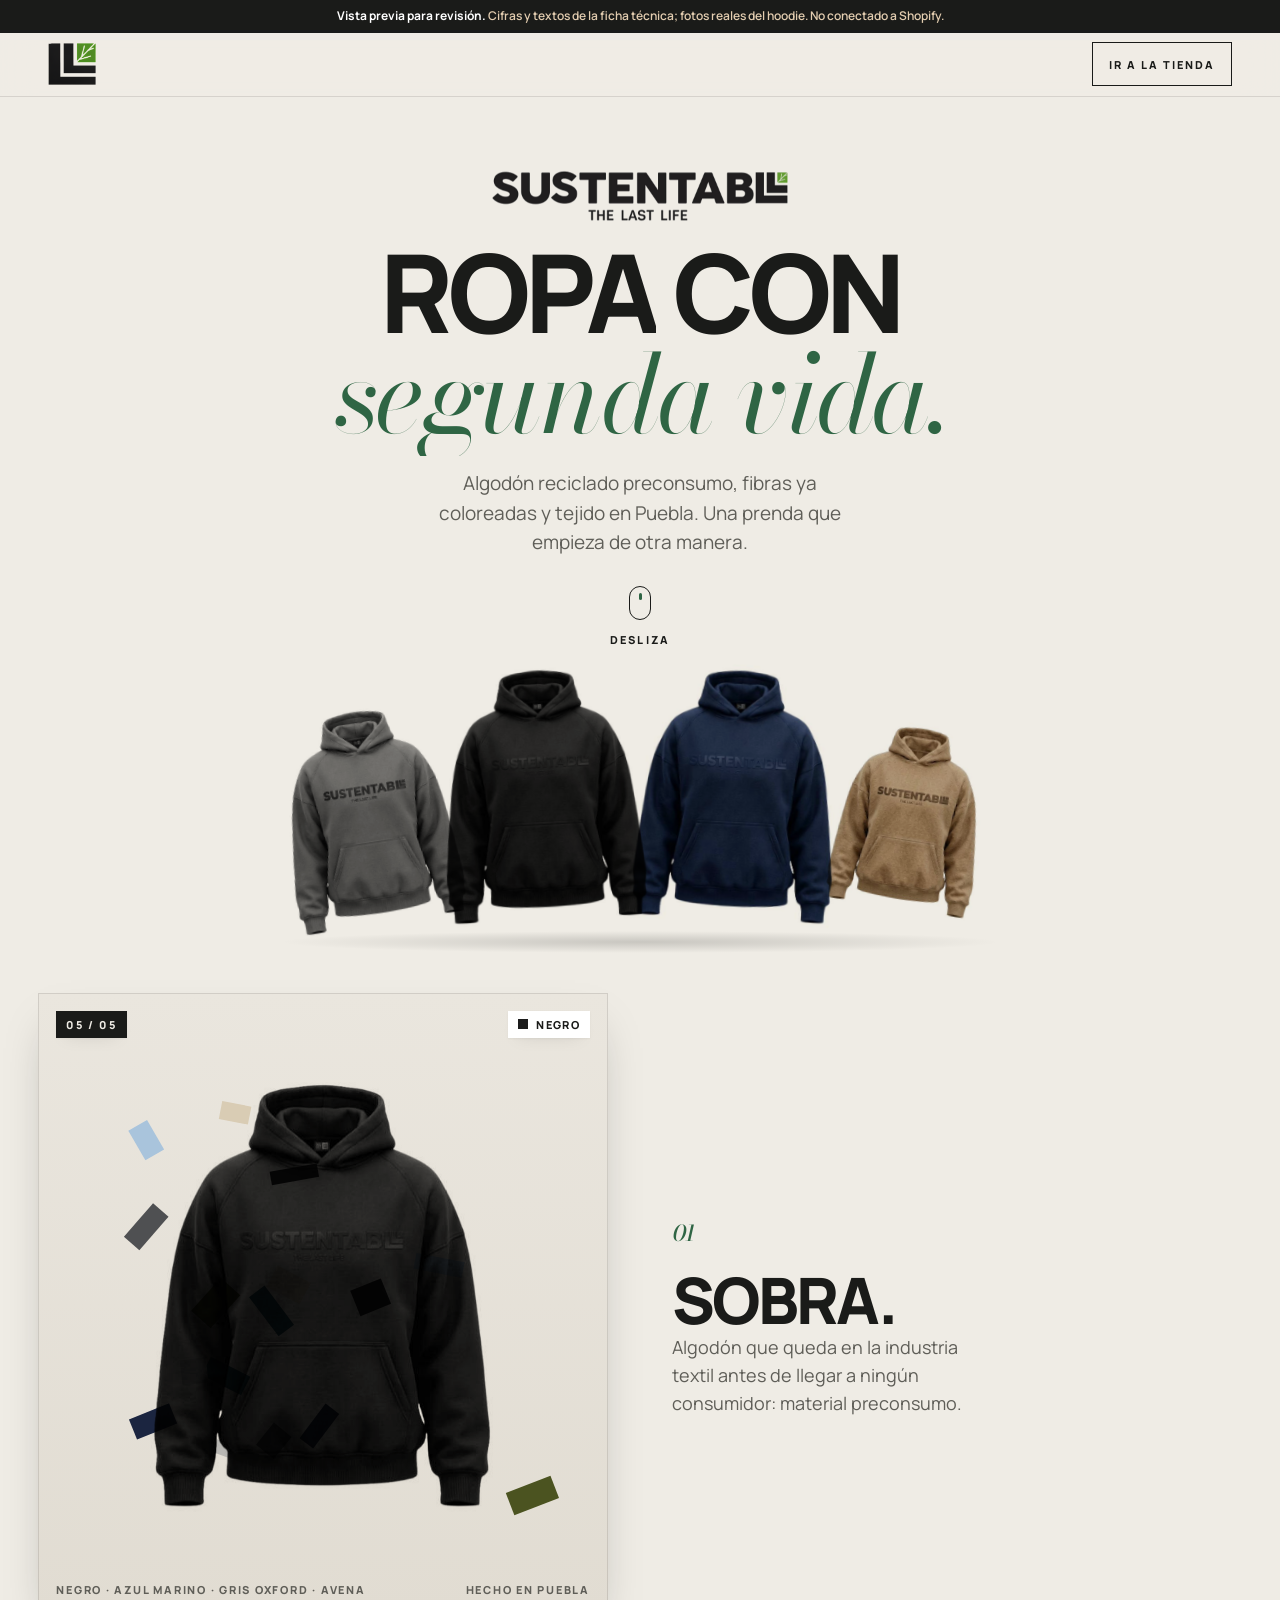
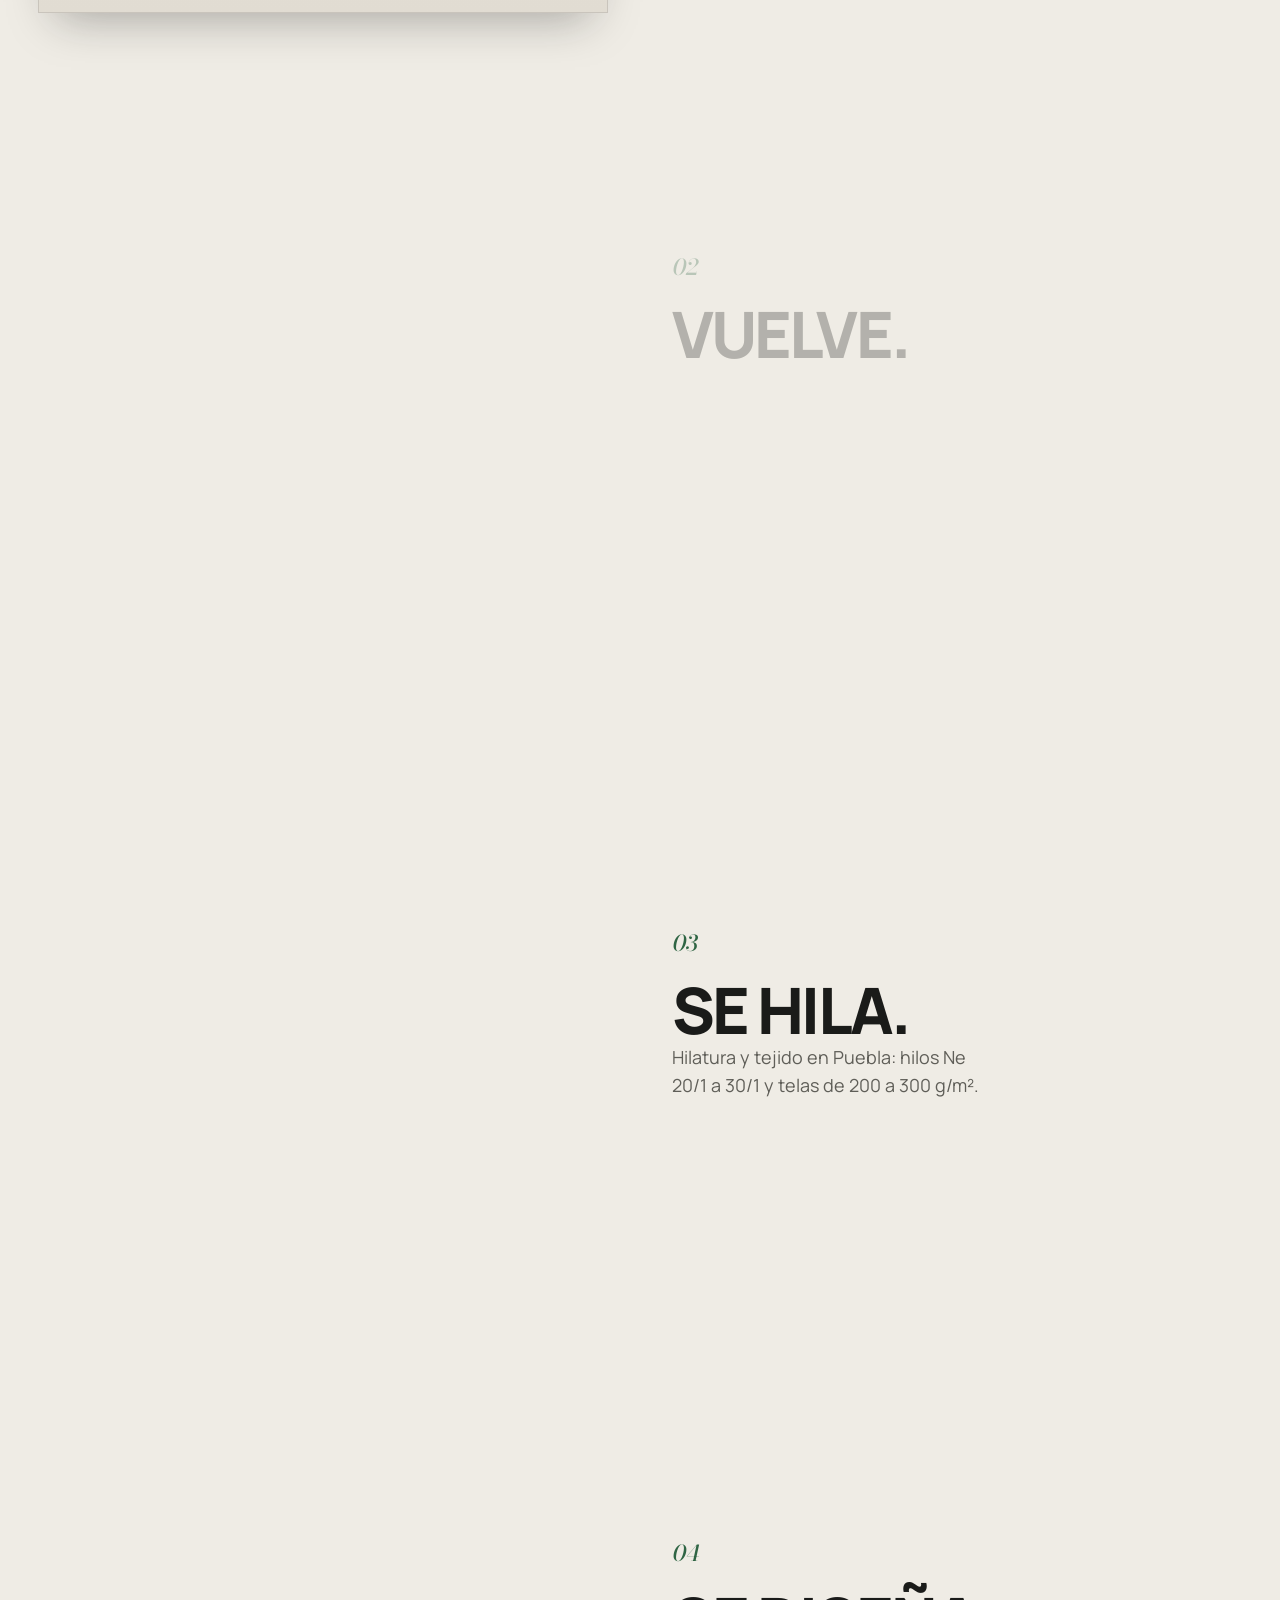
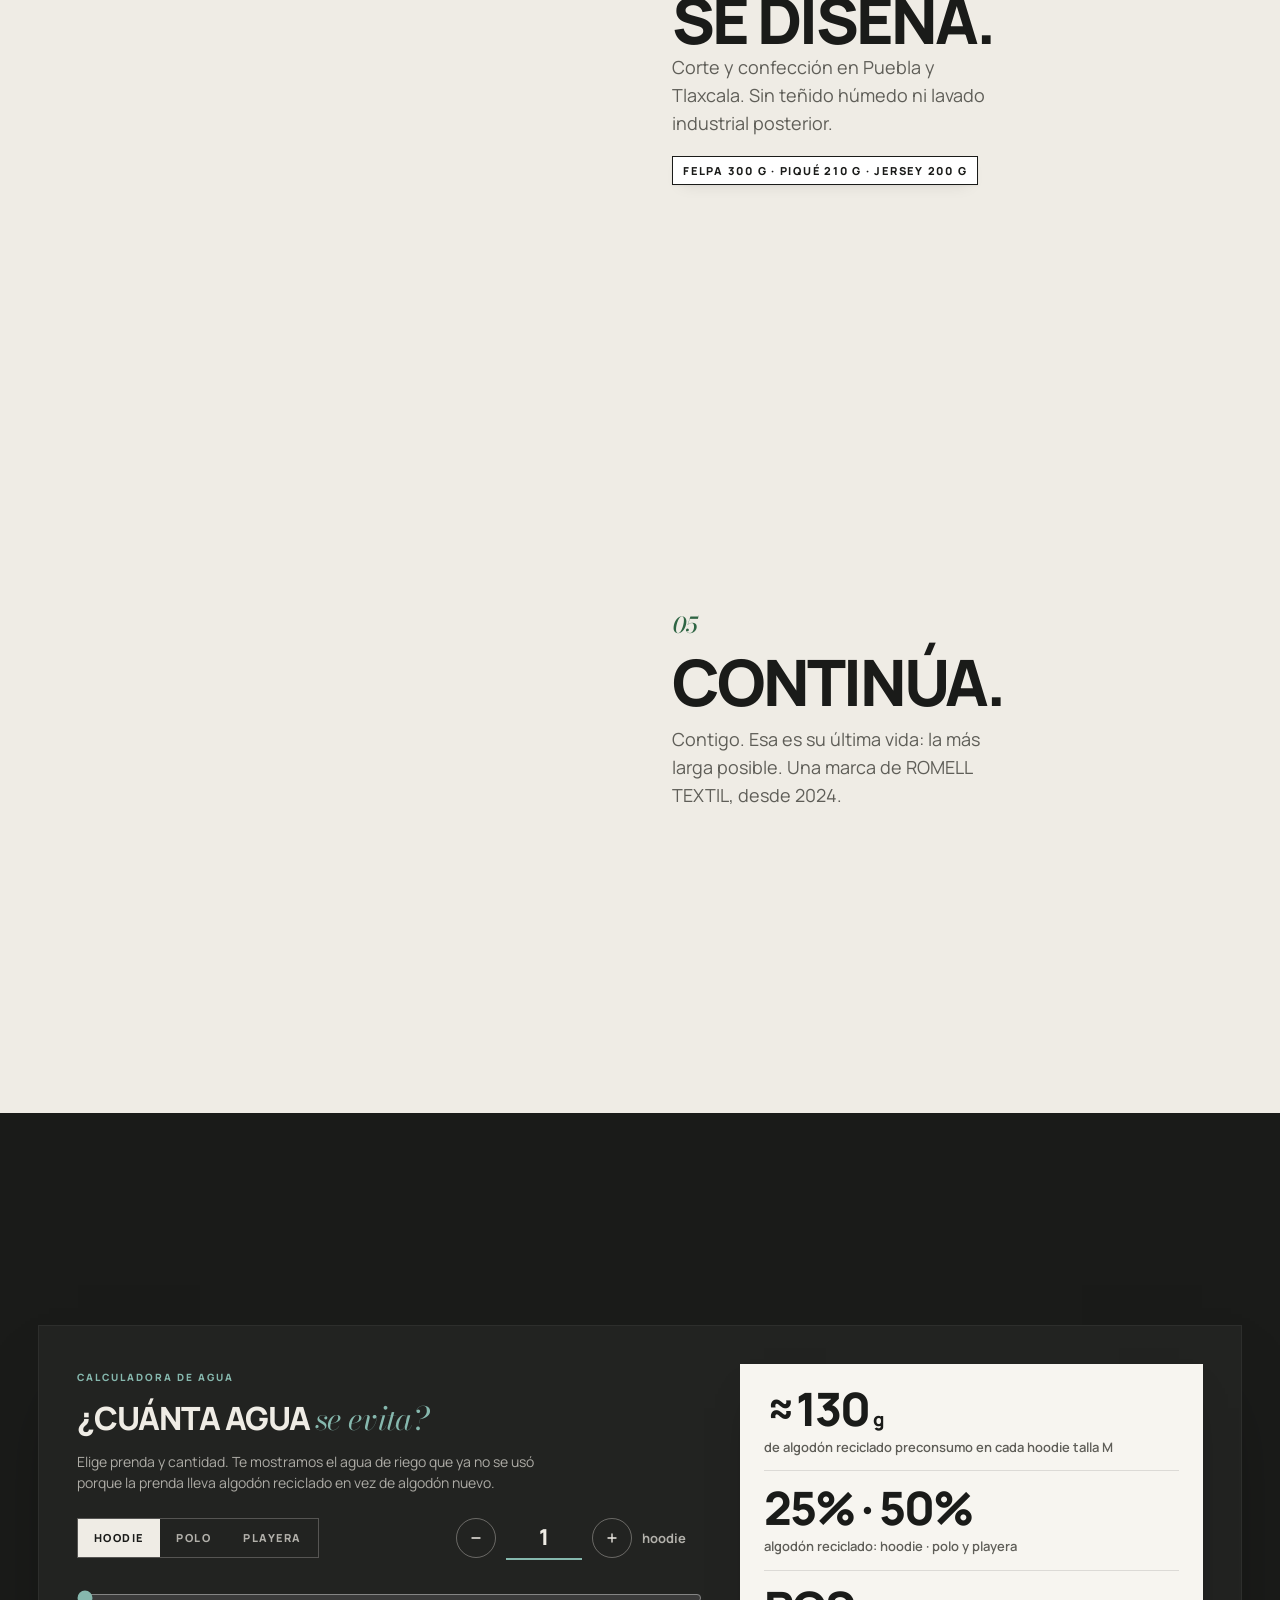
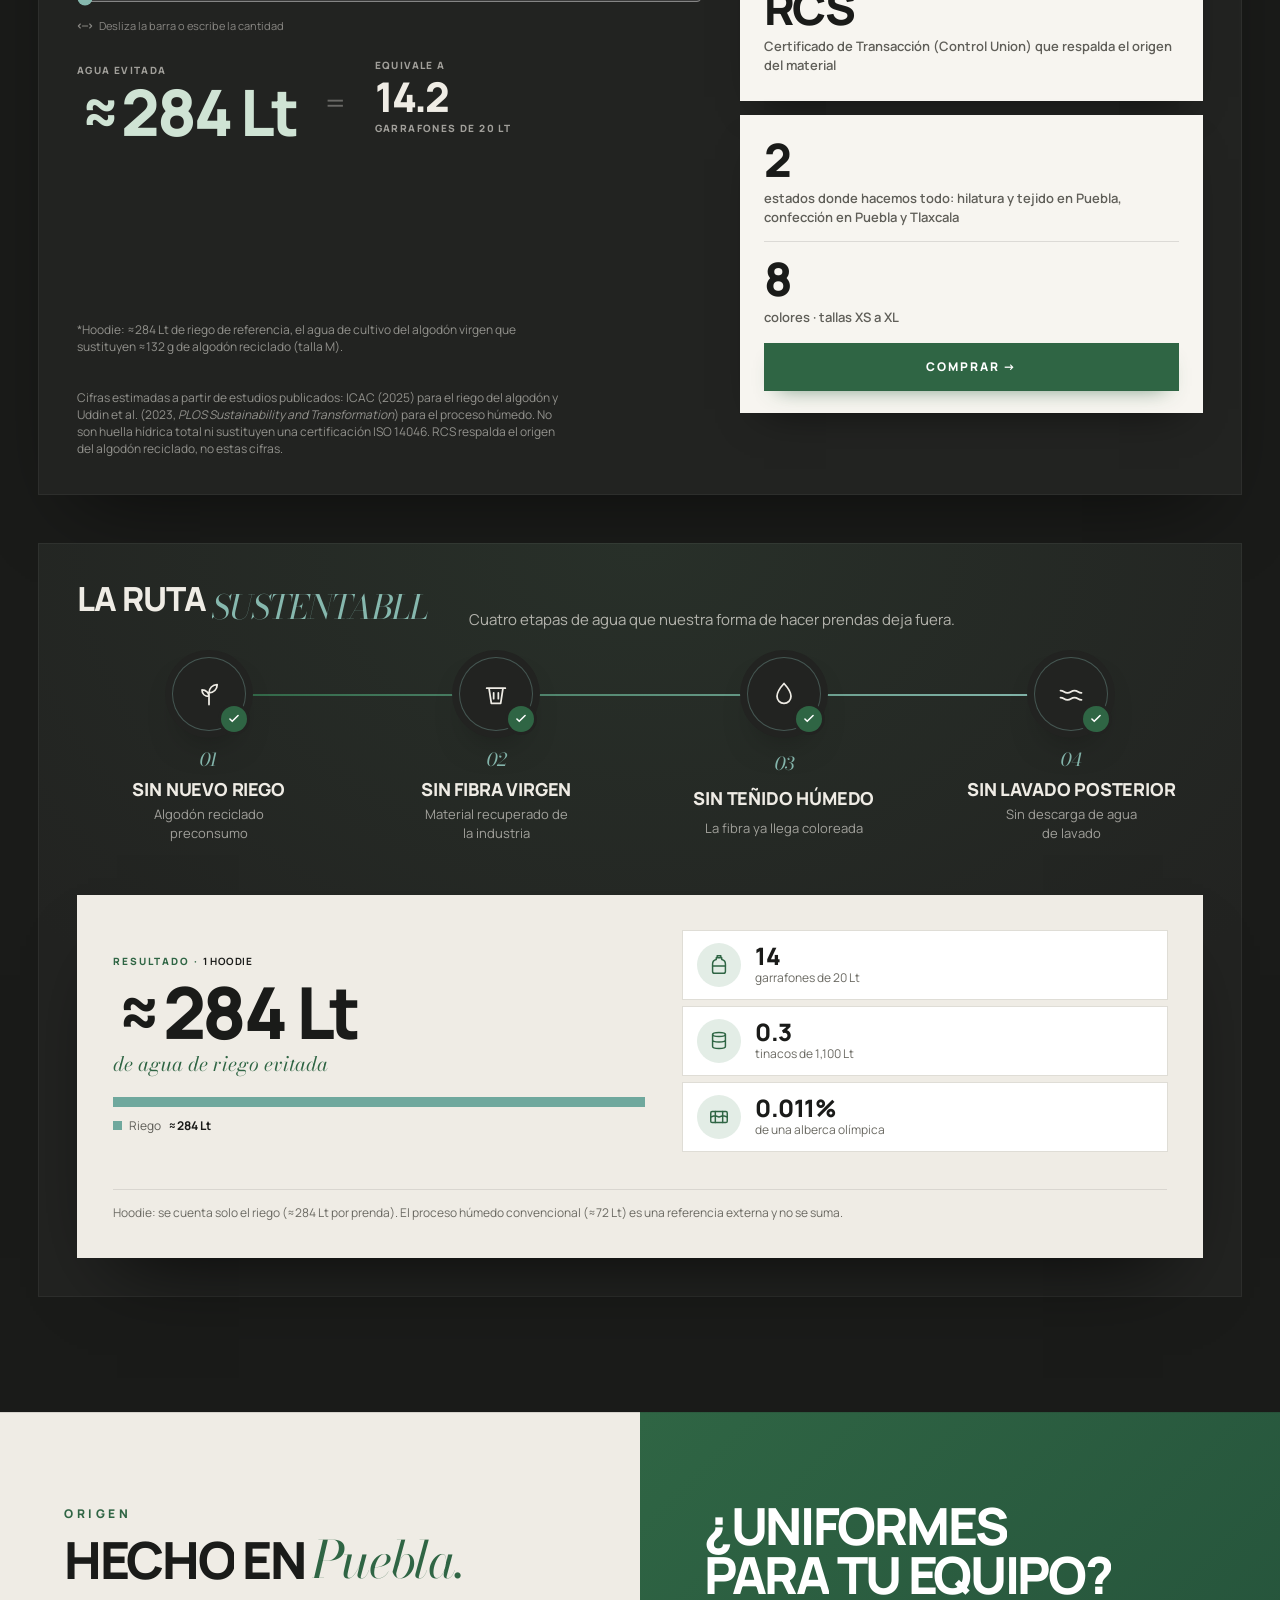
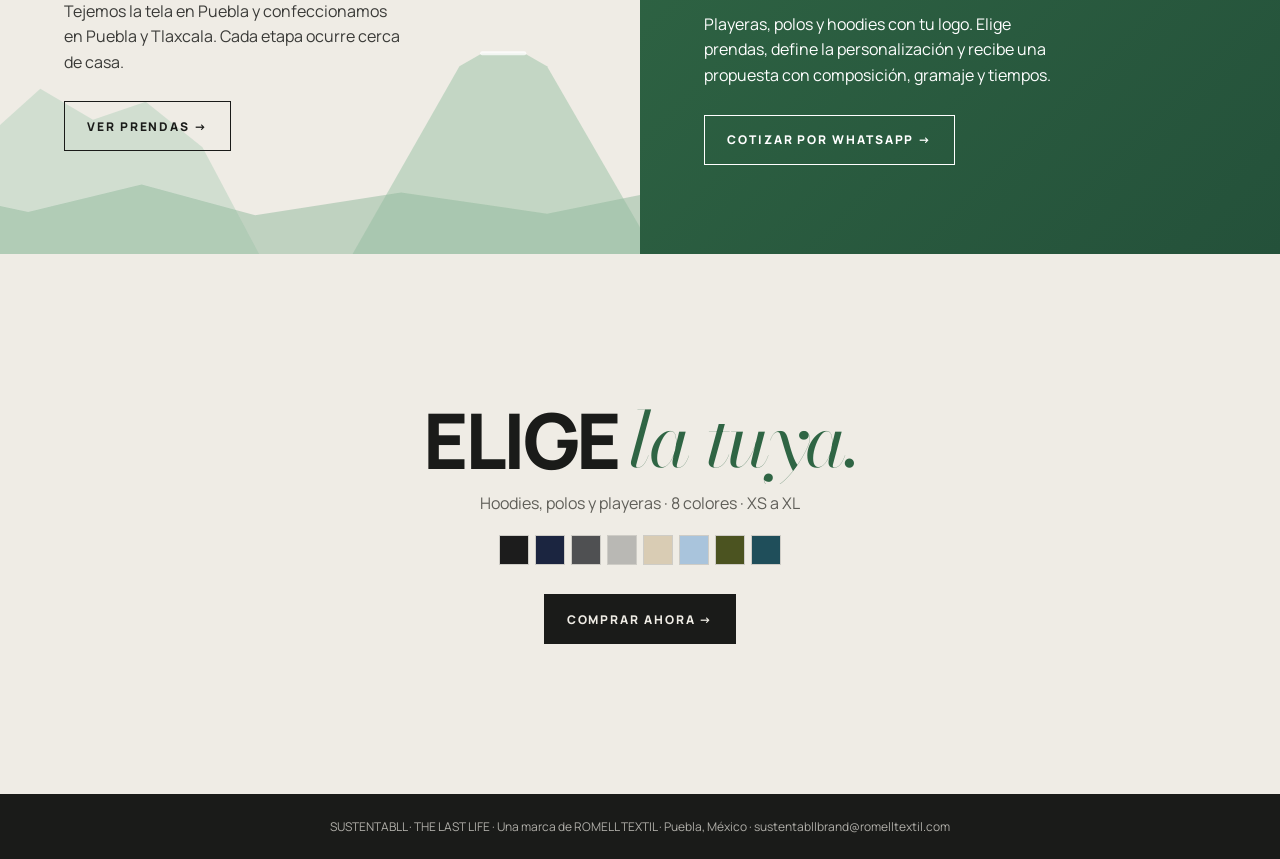
==== historia.html @ ef3becb6 "Add files via upload" ====
<!doctype html><html lang="es"><head><meta charset="utf-8"><meta name="viewport" content="width=device-width, initial-scale=1, viewport-fit=cover">
<title>Nuestra historia · SUSTENTABLL</title><meta name="description" content="THE LAST LIFE: cómo nace una prenda SUSTENTABLL, del algodón que sobra a tu clóset. Hecho en Puebla.">
<link rel="preconnect" href="https://fonts.googleapis.com"><link rel="preconnect" href="https://fonts.gstatic.com" crossorigin>
<link href="https://fonts.googleapis.com/css2?family=Bodoni+Moda:ital,opsz,wght@0,6..96,500;0,6..96,600;1,6..96,500&family=Manrope:wght@400;600;700;800&display=swap" rel="stylesheet">
<style>
:root{--paper:#EFECE5;--ink:#1A1B19;--green:#2F6544;--sand:#B99979;--aqua:#86B8AE;--muted:#5f5e58;box-sizing:border-box;padding-top:env(safe-area-inset-top,0px);padding-bottom:env(safe-area-inset-bottom,0px)}
@media (prefers-color-scheme: dark){:root:not([data-theme="light"]){--paper:#EFECE5;--ink:#1A1B19}}
:root[data-theme="dark"]{--paper:#EFECE5;--ink:#1A1B19}
*,*::before,*::after{box-sizing:inherit}
html{scroll-behavior:smooth;scroll-padding-top:calc(env(safe-area-inset-top,0px) + 70px)}
body{margin:0;background:var(--paper);color:var(--ink);font-family:'Manrope',system-ui,sans-serif}
img{max-width:100%}
a{color:inherit}
.serif{font-family:'Bodoni Moda',Georgia,serif}
header{position:sticky;top:env(safe-area-inset-top,0px);z-index:50;display:flex;align-items:center;justify-content:space-between;height:64px;padding:0 clamp(18px,4vw,48px);background:rgba(239,236,229,.88);-webkit-backdrop-filter:blur(14px);backdrop-filter:blur(14px);border-bottom:1px solid rgba(26,27,25,.12)}
.brand{text-decoration:none;line-height:1}.brand b{display:block;font-weight:800;letter-spacing:.3em;font-size:15px}.brand i{display:block;margin-top:4px;font-family:'Bodoni Moda',serif;font-size:12px;color:var(--green)}
.hdr-a{display:inline-flex;align-items:center;min-height:44px;padding:0 16px;border:1px solid var(--ink);text-decoration:none;font-size:11px;font-weight:800;letter-spacing:.18em;text-transform:uppercase}
.prog{position:fixed;left:0;top:calc(env(safe-area-inset-top,0px) + 64px);height:2px;background:var(--green);width:0;z-index:51}
/* hero */
.hero{min-height:calc(100svh - 64px);display:grid;place-items:center;text-align:center;padding:60px 20px;position:relative;overflow:hidden}
.hero small{font-size:12px;font-weight:800;letter-spacing:.32em;color:var(--green)}
.hero h1{margin:18px 0 0;font:600 clamp(48px,10vw,128px)/.95 'Bodoni Moda',Georgia,serif;letter-spacing:-.02em}
.hero h1 em{color:var(--green)}
.hero p{margin:22px auto 0;max-width:34ch;font-size:clamp(16px,1.6vw,19px);color:var(--muted);line-height:1.55}
.scroll{margin-top:44px;display:inline-flex;flex-direction:column;align-items:center;gap:10px;font-size:11px;font-weight:800;letter-spacing:.2em;text-transform:uppercase;text-decoration:none}
.scroll span{width:1px;height:46px;background:var(--ink);transform-origin:top;animation:drop 1.8s ease-in-out infinite}
@keyframes drop{0%{transform:scaleY(0)}50%{transform:scaleY(1)}100%{transform:scaleY(1);opacity:0}}
.hero .word{position:absolute;inset:auto 0 -4vw;font:600 22vw/1 'Bodoni Moda',serif;color:rgba(26,27,25,.04);pointer-events:none;white-space:nowrap}
/* scrollytelling */
.story{display:grid;grid-template-columns:1fr 1fr;gap:clamp(24px,5vw,80px);width:min(1240px,100% - clamp(32px,6vw,96px));margin:0 auto;padding:40px 0 80px}
.stage-w{position:sticky;top:calc(env(safe-area-inset-top,0px) + 96px);height:min(72vh,620px)}
.stage{position:relative;height:100%;background:#E7E3DA;overflow:hidden}
.stage svg.sv{position:absolute;inset:0;width:100%;height:100%}

.stage[data-s="2"] .sc,.stage[data-s="3"] .sc{transform:translate(0,0) rotate(calc(var(--r)*4)) scale(.35)}
.stage[data-s="4"] .sc,.stage[data-s="5"] .sc{opacity:0}
.ball{opacity:0;transform:scale(.3);transform-origin:0 0;transition:all .8s .3s}
.stage[data-s="2"] .ball{opacity:1;transform:scale(1)}
.ball circle{fill:none;stroke:var(--sand);stroke-width:2}
.stage[data-s="2"] .ball{animation:spin 6s linear infinite}
@keyframes spin{to{rotate:360deg}}
.spool{opacity:0;transition:opacity .6s}
.stage[data-s="3"] .spool{opacity:1}
.thread{stroke-dasharray:900;stroke-dashoffset:900;transition:stroke-dashoffset 1.6s .2s}
.stage[data-s="3"] .thread{stroke-dashoffset:0}
.ph{position:absolute;inset:8%;object-fit:contain;mix-blend-mode:multiply;opacity:0;transform:translateY(20px) scale(.96);transition:all .8s cubic-bezier(.2,.8,.2,1)}
.stage[data-s="4"] .ph.a{opacity:1;transform:none}
.stage[data-s="5"] .ph.b{opacity:1;transform:none}
.badge{position:absolute;left:18px;top:18px;padding:6px 10px;background:var(--ink);color:var(--paper);font-size:11px;font-weight:800;letter-spacing:.2em}
.cap{position:absolute;left:18px;right:18px;bottom:16px;display:flex;justify-content:space-between;font-size:11px;font-weight:800;letter-spacing:.16em;text-transform:uppercase;color:var(--muted)}
.steps{list-style:none;margin:0;padding:0}
.step{min-height:72vh;display:flex;flex-direction:column;justify-content:center;opacity:.28;transition:opacity .5s}
.step.on{opacity:1}
.step .n{font:500 italic 22px 'Bodoni Moda',serif;color:var(--green)}
.step h2{margin:10px 0 14px;font:600 clamp(40px,5.4vw,72px)/1 'Bodoni Moda',Georgia,serif}
.step p{margin:0;max-width:30ch;font-size:18px;line-height:1.55;color:var(--muted)}
.step .tag{margin-top:18px;align-self:flex-start;padding:6px 10px;border:1px solid var(--ink);font-size:11px;font-weight:800;letter-spacing:.16em;text-transform:uppercase}
/* numbers */
.nums{background:var(--ink);color:var(--paper);padding:clamp(60px,9vw,120px) 0}
.wrap{width:min(1240px,100% - clamp(32px,6vw,96px));margin:0 auto}
.nums h2{margin:0 0 40px;font:600 clamp(36px,5vw,60px)/1 'Bodoni Moda',serif}
.nums h2 em{color:var(--aqua)}
.grid{display:grid;grid-template-columns:repeat(4,1fr);border-top:1px solid rgba(239,236,229,.25)}
.grid div{padding:28px 20px 0 0}
.grid b{display:block;font:600 clamp(40px,5vw,64px)/1 'Bodoni Moda',serif}
.grid span{display:block;margin-top:10px;font-size:13px;color:rgba(239,236,229,.7);line-height:1.5}
.fine{margin:34px 0 0;font-size:12px;color:rgba(239,236,229,.55);max-width:70ch}
/* puebla + b2b */
.duo{display:grid;grid-template-columns:1fr 1fr}
.duo>div{padding:clamp(48px,7vw,96px) clamp(24px,5vw,72px)}
.duo .g{background:var(--green);color:#fff}
.duo h3{margin:0 0 14px;font:600 clamp(32px,4vw,52px)/1.02 'Bodoni Moda',serif}
.duo p{margin:0 0 26px;max-width:36ch;font-size:16px;line-height:1.6;opacity:.85}
.btn{display:inline-flex;align-items:center;gap:10px;min-height:50px;padding:0 22px;font-size:12px;font-weight:800;letter-spacing:.16em;text-transform:uppercase;text-decoration:none;border:1px solid currentColor}
.btn.solid{background:var(--ink);color:var(--paper);border-color:var(--ink)}
.g .btn{color:#fff}
.end{text-align:center;padding:clamp(70px,10vw,140px) 20px}
.end h2{margin:0 0 26px;font:600 clamp(40px,6vw,80px)/1 'Bodoni Moda',serif}
.end h2 em{color:var(--green)}
footer{padding:24px 20px calc(24px + env(safe-area-inset-bottom,0px));text-align:center;font-size:12px;color:var(--muted);border-top:1px solid rgba(26,27,25,.12)}
:focus-visible{outline:2px solid var(--green);outline-offset:3px}
@media (max-width:860px){.story{grid-template-columns:1fr}.stage-w{top:calc(env(safe-area-inset-top,0px) + 72px);height:44vh;z-index:2}.step{min-height:60vh}.grid{grid-template-columns:1fr 1fr;gap:0 16px}.duo{grid-template-columns:1fr}}
@media (prefers-reduced-motion:reduce){*{animation:none!important;transition:none!important;scroll-behavior:auto!important}.step{opacity:1}}
</style><style id="coherencia">
.hero h1,.step h2,.nums h2,.duo h3,.end h2{font-family:'Manrope',system-ui,sans-serif!important;font-weight:800!important;text-transform:uppercase;letter-spacing:-.045em!important;line-height:.94!important}
.hero h1 em,.nums h2 em,.duo h3 em,.end h2 em{font-family:'Bodoni Moda',Georgia,serif;font-style:italic;font-weight:400;text-transform:none;letter-spacing:-.03em}
.hero h1{font-size:clamp(46px,8.5vw,112px)!important}
.step h2{font-size:clamp(40px,5vw,68px)!important}
.grid b{font-family:'Manrope',sans-serif!important;font-weight:800!important;letter-spacing:-.04em}
</style><style id="wc">
.wc{display:grid;grid-template-columns:minmax(0,1.35fr) minmax(260px,1fr);gap:clamp(24px,3vw,44px);background:#222321;padding:clamp(22px,3vw,40px)}
.wc-top{display:flex;justify-content:space-between;align-items:center;gap:12px}
.wc-top h3{margin:0;font-size:14px;font-weight:800;letter-spacing:.08em;text-transform:uppercase}
.wc-top b{padding:8px 14px;background:rgba(255,255,255,.12);font-size:12px}
.wc-r{width:100%;margin:22px 0 10px;accent-color:#2F6544;height:28px}
.wc-eq{display:flex;align-items:flex-end;gap:clamp(14px,2.4vw,28px);flex-wrap:wrap}
.wc-eq strong{display:block;font:800 clamp(48px,5.6vw,74px)/.9 Manrope,sans-serif;letter-spacing:-.045em}
.wc-eq strong.aq{font-size:clamp(34px,3.6vw,48px);color:#CFE3D4}
.wc-eq span{display:block;margin:6px 0;font-size:10px;font-weight:800;letter-spacing:.14em;text-transform:uppercase;color:rgba(239,236,229,.62)}
.wc-eq i{font-style:normal;font-size:30px;color:rgba(239,236,229,.35);padding-bottom:18px}
.wc-jugs{display:flex;flex-wrap:wrap;gap:6px;margin:26px 0 6px;min-height:120px;align-content:flex-end}
.wc-jugs svg{width:26px;height:32px;animation:jin .5s both}
@keyframes jin{from{opacity:0;transform:translateY(10px)}}
.wc-b{display:grid;gap:14px;align-content:start}
.bx{background:#F7F5F0;color:#1A1B19;padding:22px 24px}
.bx>div{padding:14px 0;border-bottom:1px solid rgba(26,27,25,.12)}
.bx>div:first-child{padding-top:0}.bx>div:last-of-type{border-bottom:0;padding-bottom:4px}
.bx strong{display:block;font:800 clamp(34px,3.6vw,46px)/1 Manrope,sans-serif;letter-spacing:-.045em}
.bx strong small{font-size:.4em;letter-spacing:.02em}
.bx span{display:block;margin-top:6px;font-size:13px;font-weight:600;color:#5f5e58;line-height:1.45}
.go{margin-top:12px;display:flex;align-items:center;justify-content:center;min-height:48px;background:#2F6544;color:#fff;text-decoration:none;font-size:12px;font-weight:800;letter-spacing:.16em;text-transform:uppercase}
.go:hover{background:#1A1B19}
@media (max-width:860px){.wc{grid-template-columns:1fr}.wc-b{grid-template-columns:1fr 1fr}}
@media (max-width:520px){.wc-b{grid-template-columns:1fr}}
@media (prefers-reduced-motion:reduce){.wc-jugs svg{animation:none}}
</style><style id="cursor">@media (pointer:fine){html,body{cursor:url("data:image/svg+xml,%3Csvg%20xmlns%3D%27http%3A//www.w3.org/2000/svg%27%20width%3D%2732%27%20height%3D%2732%27%20viewBox%3D%270%200%2032%2032%27%3E%3Cpath%20d%3D%27M3%202%20L3%2022%20L8.5%2017%20L12%2025%20L15.5%2023.5%20L12%2015.8%20L19%2015.5%20Z%27%20fill%3D%27%231A1B19%27%20stroke%3D%27%23EFECE5%27%20stroke-width%3D%271.6%27%20stroke-linejoin%3D%27round%27/%3E%3Crect%20x%3D%2719%27%20y%3D%2719%27%20width%3D%2711%27%20height%3D%2711%27%20fill%3D%27%235C9E2F%27%20stroke%3D%27%23EFECE5%27%20stroke-width%3D%271.2%27/%3E%3Cpath%20d%3D%27M21.2%2028%20L28%2021.2%20M24.4%2024.8%20L24.6%2021%20M24.4%2024.8%20L28.2%2025%27%20stroke%3D%27%23fff%27%20stroke-width%3D%271.1%27%20stroke-linecap%3D%27round%27/%3E%3C/svg%3E") 3 2,auto}
a,button,[role=option],label,select,summary,.ph,input[type=range]{cursor:url("data:image/svg+xml,%3Csvg%20xmlns%3D%27http%3A//www.w3.org/2000/svg%27%20width%3D%2732%27%20height%3D%2732%27%20viewBox%3D%270%200%2032%2032%27%3E%3Cpath%20d%3D%27M3%202%20L3%2022%20L8.5%2017%20L12%2025%20L15.5%2023.5%20L12%2015.8%20L19%2015.5%20Z%27%20fill%3D%27%232F6544%27%20stroke%3D%27%23EFECE5%27%20stroke-width%3D%271.6%27%20stroke-linejoin%3D%27round%27/%3E%3Crect%20x%3D%2719%27%20y%3D%2719%27%20width%3D%2711%27%20height%3D%2711%27%20fill%3D%27%231A1B19%27%20stroke%3D%27%23EFECE5%27%20stroke-width%3D%271.2%27/%3E%3Cpath%20d%3D%27M21.2%2028%20L28%2021.2%20M24.4%2024.8%20L24.6%2021%20M24.4%2024.8%20L28.2%2025%27%20stroke%3D%27%23fff%27%20stroke-width%3D%271.1%27%20stroke-linecap%3D%27round%27/%3E%3C/svg%3E") 3 2,pointer!important}
input[type=text],input[type=search],input[type=email],input[type=tel],textarea{cursor:text}}</style><style id="pulido">
:root{--sh-1:0 1px 2px rgba(26,27,25,.05),0 6px 18px -10px rgba(26,27,25,.18);--sh-2:0 22px 44px -18px rgba(26,27,25,.35);--hair:rgba(26,27,25,.12)}
html{-webkit-font-smoothing:antialiased}::selection{background:#2F6544;color:#fff}
h1,h2,h3{text-wrap:balance}p{text-wrap:pretty}
header{border-bottom:1px solid var(--hair)!important;-webkit-backdrop-filter:saturate(1.4) blur(16px)!important;backdrop-filter:saturate(1.4) blur(16px)!important}
.hdr-a{transition:background .25s,color .25s}.hdr-a:hover{background:#1A1B19;color:#EFECE5}
.stage{box-shadow:inset 0 0 0 1px var(--hair),var(--sh-2);background:linear-gradient(180deg,#EAE6DE,#E1DCD2)!important}

.badge{box-shadow:var(--sh-1)}
.step .tag{background:#fff;box-shadow:var(--sh-1)}
.wc{box-shadow:0 0 0 1px rgba(255,255,255,.05) inset,0 40px 80px -40px rgba(0,0,0,.6)}
.bx{box-shadow:0 20px 40px -24px rgba(0,0,0,.6)}
.wc-g{display:inline-flex;margin-top:16px;border:1px solid rgba(239,236,229,.25)}
.wc-g button{min-height:38px;padding:0 16px;border:0;background:transparent;color:rgba(239,236,229,.7);font:800 11px Manrope,sans-serif;letter-spacing:.14em;text-transform:uppercase;cursor:pointer;transition:background .25s,color .25s}
.wc-g button[aria-pressed="true"]{background:#EFECE5;color:#1A1B19}
.wc-g button:hover:not([aria-pressed="true"]){color:#EFECE5}
.wc-r{accent-color:#86B8AE}
.duo>div{box-shadow:inset 0 1px 0 var(--hair)}
.btn{transition:background .25s,color .25s,border-color .25s}.btn:hover{background:#1A1B19;color:#EFECE5;border-color:#1A1B19}
.g .btn:hover{background:#EFECE5;color:#1A1B19;border-color:#EFECE5}
.btn.solid:hover{background:#2F6544;border-color:#2F6544;color:#fff}
.go{box-shadow:0 10px 22px -14px rgba(47,101,68,.8)}
:focus-visible{outline:2px solid #2F6544!important;outline-offset:3px}
footer{background:#1A1B19;color:rgba(239,236,229,.7)!important;border:0!important}
</style><style id="stage2">
.stage .sv{overflow:visible}
.sc{transform:translate(var(--x),var(--y)) rotate(var(--r));transition:transform 1.1s cubic-bezier(.2,.8,.2,1) var(--d),opacity .6s var(--d)}
.bob{animation:bob var(--b) ease-in-out var(--bd) infinite alternate;transform-box:fill-box;transform-origin:center}
@keyframes bob{to{transform:translate(4px,-7px) rotate(6deg)}}
.stage[data-s="2"] .sc{transform:translate(0,0) rotate(calc(var(--r)*5)) scale(.25);opacity:0}
.stage:not([data-s="1"]):not([data-s="2"]) .sc{opacity:0;transform:translate(0,0) scale(.1)}
.L2{opacity:0;transform:scale(.4);transition:opacity .7s .35s,transform 1.1s .25s cubic-bezier(.2,.8,.2,1)}
.L2 path{stroke-dasharray:240;stroke-dashoffset:240;transition:stroke-dashoffset 1.2s calc(.3s + var(--fd)) cubic-bezier(.2,.8,.2,1)}
.stage[data-s="2"] .L2{opacity:1;transform:none}
.stage[data-s="2"] .L2 path{stroke-dashoffset:0}
.stage[data-s="3"] .L2{opacity:1;transform:translate(-150px,-60px) scale(.32);transition-delay:0s}
.stage[data-s="3"] .L2 path{stroke-dashoffset:0}
.spin{animation:spin 26s linear infinite;transform-origin:0 0}
@keyframes spin{to{transform:rotate(360deg)}}
.L3{opacity:0;transition:opacity .6s}
.stage[data-s="3"] .L3{opacity:1}
.thread{stroke-dasharray:320;stroke-dashoffset:320;transition:stroke-dashoffset 1.4s .3s cubic-bezier(.4,0,.2,1)}
.stage[data-s="3"] .thread{stroke-dashoffset:0}
.spool-s{animation:wind 1.1s linear infinite;animation-play-state:paused}
.stage[data-s="3"] .spool-s{animation-play-state:running}
@keyframes wind{to{transform:translateY(7px)}}
.knit path{stroke-dasharray:30;stroke-dashoffset:30;transition:stroke-dashoffset .35s calc(1.2s + var(--kd))}
.stage[data-s="3"] .knit path{stroke-dashoffset:0}
.L4{opacity:0;transition:opacity .5s}
.stage[data-s="4"] .L4{opacity:1;animation:l4out .6s 2.2s forwards}
@keyframes l4out{to{opacity:0}}
.pc{transition:transform 1s cubic-bezier(.2,.8,.2,1)}
.pc-f{transform:translate(0,40px) scale(.9)}.pc-sl{transform:translate(-90px,30px) rotate(-25deg)}.pc-sr{transform:translate(90px,30px) rotate(25deg)}.pc-h{transform:translate(0,-80px)}.pc-k{transform:translate(0,90px)}
.stage[data-s="4"] .pc{transform:none}
.pc-sl,.pc-sr{transition-delay:.15s}.pc-h{transition-delay:.3s}.pc-k{transition-delay:.45s}
.pc .st{fill:none;stroke:#2F6544;stroke-width:1.4;stroke-dasharray:4 5;opacity:0;transition:opacity .4s 1.2s}
.stage[data-s="4"] .pc .st{opacity:1;animation:stitch 1s linear infinite}
@keyframes stitch{to{stroke-dashoffset:-18}}
.ph{position:absolute;inset:8%;width:84%;height:84%;object-fit:contain;mix-blend-mode:multiply;opacity:0;transform:translateY(16px) scale(.97);transition:opacity .9s cubic-bezier(.2,.8,.2,1),transform .9s cubic-bezier(.2,.8,.2,1)}
.stage[data-s="4"] .ph[data-i="0"]{opacity:1;transform:none;transition-delay:2.3s}
.stage[data-s="5"] .ph.on{opacity:1;transform:none}
.chip{position:absolute;right:18px;top:18px;display:flex;align-items:center;gap:8px;padding:6px 10px;background:#fff;font:800 11px Manrope,sans-serif;letter-spacing:.12em;text-transform:uppercase;opacity:0;transition:opacity .4s;box-shadow:0 1px 2px rgba(26,27,25,.06),0 6px 18px -10px rgba(26,27,25,.18)}
.chip i{width:10px;height:10px;display:inline-block}
.stage[data-s="5"] .chip{opacity:1}
.step h2{transition:transform .8s cubic-bezier(.2,.8,.2,1),opacity .8s}
.step:not(.on) h2{transform:translateY(10px)}
.step .n{display:inline-block;transition:color .4s}
@media (prefers-reduced-motion:reduce){.bob,.spin,.spool-s,.pc .st{animation:none!important}.sc,.L2,.L2 path,.thread,.knit path,.pc,.ph{transition:none!important}.stage[data-s="4"] .L4{animation:none;opacity:0}.stage[data-s="4"] .ph[data-i="0"]{transition-delay:0s}}
</style><style id="agua2">
.wc-jugs svg{width:26px;height:32px}
.wl{transform-box:fill-box;transform-origin:bottom;animation:fillup .9s cubic-bezier(.2,.8,.2,1) var(--d) both}
@keyframes fillup{from{transform:scaleY(0)}}
.wv{animation:wave 2.4s linear infinite}
@keyframes wave{to{transform:translateX(20px)}}
.rt{margin-top:clamp(28px,4vw,48px);padding:clamp(22px,3vw,40px);background:#222321;box-shadow:0 0 0 1px rgba(255,255,255,.05) inset}
.rt-h{display:grid;grid-template-columns:auto 1fr;gap:12px 40px;align-items:end;margin-bottom:26px}
.rt-h h3{margin:0;font:800 clamp(24px,2.6vw,34px)/1 Manrope,sans-serif;letter-spacing:-.03em;text-transform:uppercase}
.rt-h p{margin:0;max-width:56ch;color:rgba(239,236,229,.7);font-size:15px;line-height:1.55}
.rt-row{display:grid;grid-template-columns:150px repeat(4,1fr);gap:10px;align-items:stretch;margin-bottom:10px}
.rt-l{align-self:center;font-size:11px;font-weight:800;letter-spacing:.16em;text-transform:uppercase;color:rgba(239,236,229,.6)}
.rt-sus .rt-l{color:#86B8AE}
.rt-s{position:relative;display:grid;gap:10px;padding:16px;background:rgba(255,255,255,.04);border:1px solid rgba(255,255,255,.08);opacity:0;transform:translateY(12px);transition:opacity .6s,transform .7s cubic-bezier(.2,.8,.2,1),background .6s,border-color .6s}
.rt.in .rt-s{opacity:1;transform:none}
.rt-row .rt-s:nth-child(3){transition-delay:.08s}.rt-row .rt-s:nth-child(4){transition-delay:.16s}.rt-row .rt-s:nth-child(5){transition-delay:.24s}
.rt-sus .rt-s{transition-delay:calc(.6s + var(--i,0s))}
.rt-sus .rt-s:nth-child(3){--i:.12s}.rt-sus .rt-s:nth-child(4){--i:.24s}.rt-sus .rt-s:nth-child(5){--i:.36s}
.rt-s b{font:800 11px Manrope,sans-serif;letter-spacing:.14em;color:rgba(239,236,229,.45)}
.rt-s span{font-size:13px;font-weight:700;line-height:1.35}
.rt-ic{width:34px;height:34px;display:grid;place-items:center;border-radius:50%;background:rgba(239,236,229,.08)}
.rt-ic svg{width:18px;height:18px;fill:none;stroke:#EFECE5;stroke-width:1.6;stroke-linecap:round;stroke-linejoin:round}
.rt-row:not(.rt-sus) .rt-s::after{content:"";position:absolute;left:12px;right:12px;top:50%;height:1.5px;background:#d97b6c;transform:scaleX(0);transform-origin:left;transition:transform .6s cubic-bezier(.6,0,.2,1)}
.rt.in .rt-row:not(.rt-sus) .rt-s::after{transform:scaleX(1);transition-delay:1.2s}
.rt.in .rt-row:not(.rt-sus) .rt-s{opacity:.55}
.rt-sus .rt-s{background:rgba(134,184,174,.1);border-color:rgba(134,184,174,.35)}
.rt-sus .rt-ic{background:#2F6544}
.rt-bars{margin-top:22px;display:grid;gap:12px}
.rt-bar{display:grid;grid-template-columns:190px 1fr 120px;gap:16px;align-items:center;font-size:13px;font-weight:700}
.rt-bar>div{height:12px;background:rgba(255,255,255,.07);overflow:hidden}
.rt-bar i{display:block;height:100%;width:0;background:#86B8AE;transition:width 1.4s cubic-bezier(.2,.8,.2,1)}
.rt-bar i.w{background:#B99979}
.rt-bar b{text-align:right;font-size:15px}
@media (max-width:860px){.rt-h{grid-template-columns:1fr}.rt-row{grid-template-columns:1fr 1fr}.rt-l{grid-column:1/-1}.rt-bar{grid-template-columns:1fr 70px}.rt-bar>div{grid-column:1/-1;grid-row:2}}
@media (prefers-reduced-motion:reduce){.wl,.wv{animation:none}.rt-s,.rt-bar i,.rt-s::after{transition:none!important}}
</style><style id="ruta2">
.rtb{display:grid;gap:8px}
.rtb-h,.rtb-r{display:grid;grid-template-columns:1.1fr .8fr 1.3fr;gap:8px}
.rtb-h span{padding:0 16px 6px;font-size:10px;font-weight:800;letter-spacing:.18em;text-transform:uppercase;color:rgba(239,236,229,.5)}
.rtb-h .sus{color:#86B8AE}
.rtb-r>span{display:flex;align-items:center;gap:12px;min-height:64px;padding:12px 16px;font-size:14px;font-weight:700;line-height:1.35}
.rtb-st{background:rgba(255,255,255,.04)}
.rtb-st i{width:34px;height:34px;flex:none;border-radius:50%;display:grid;place-items:center;background:rgba(239,236,229,.08)}
.rtb-st i svg{width:17px;height:17px;fill:none;stroke:#EFECE5;stroke-width:1.6;stroke-linecap:round;stroke-linejoin:round}
.rtb-st b{font:400 italic 16px 'Bodoni Moda',serif;color:#86B8AE}
.rtb-cv{background:rgba(134,184,174,.08);color:rgba(239,236,229,.75);font-size:13px!important}
.drops{display:inline-flex;gap:2px}
.drops svg{width:14px;height:14px;fill:#86B8AE;opacity:.25}
.rt.in .drops svg{animation:drip 2.4s ease-in-out infinite}
.rt.in .drops svg:nth-child(2){animation-delay:.25s}.rt.in .drops svg:nth-child(3){animation-delay:.5s}
@keyframes drip{0%,100%{opacity:.25;transform:translateY(0)}40%{opacity:1;transform:translateY(2px)}}
.rtb-su{background:rgba(47,101,68,.28);box-shadow:inset 3px 0 0 #2F6544}
.rtb-su i{width:28px;height:28px;flex:none;border-radius:50%;display:grid;place-items:center;background:#2F6544;transform:scale(0);transition:transform .5s cubic-bezier(.2,1.6,.4,1) calc(.5s + var(--i)*.18s)}
.rtb-su i svg{width:15px;height:15px;fill:none;stroke:#fff;stroke-width:2.4;stroke-linecap:round;stroke-linejoin:round}
.rt.in .rtb-su i{transform:scale(1)}
.rtb-r{opacity:0;transform:translateY(10px);transition:opacity .6s calc(var(--i)*.12s),transform .7s cubic-bezier(.2,.8,.2,1) calc(var(--i)*.12s)}
.rt.in .rtb-r{opacity:1;transform:none}
@media (max-width:760px){.rtb-h{display:none}.rtb-r{grid-template-columns:.75fr 1.25fr}.rtb-r>span{font-size:13px}.rtb-st{grid-column:1/-1}.rtb-r>span{min-height:52px}}
@media (prefers-reduced-motion:reduce){.rtb-r,.rtb-su i{transition:none;opacity:1;transform:none}.drops svg{animation:none!important;opacity:.8}}
</style><style id="ruta3">
.rt-h h3 em{font:400 italic 1em 'Bodoni Moda',serif;text-transform:none;color:#86B8AE;letter-spacing:-.02em}
.rs{position:relative;list-style:none;margin:8px 0 0;padding:0;display:grid;grid-template-columns:repeat(4,1fr);gap:clamp(12px,2vw,24px)}
.rs-line{position:absolute;left:12.5%;right:12.5%;top:36px;height:2px;background:rgba(239,236,229,.12)}
.rs-line i{display:block;height:100%;width:0;background:linear-gradient(90deg,#2F6544,#86B8AE);transition:width 1.6s cubic-bezier(.4,0,.2,1) .2s}
.rt.in .rs-line i{width:100%}
.rs-i{position:relative;display:grid;justify-items:center;text-align:center;gap:6px;opacity:0;transform:translateY(14px);transition:opacity .7s calc(.25s + var(--i)*.35s),transform .8s cubic-bezier(.2,.8,.2,1) calc(.25s + var(--i)*.35s)}
.rt.in .rs-i{opacity:1;transform:none}
.rs-ic{position:relative;width:72px;height:72px;border-radius:50%;display:grid;place-items:center;background:#222321;box-shadow:0 0 0 1px rgba(134,184,174,.35),0 0 0 8px #222321,0 20px 40px -20px rgba(0,0,0,.8);margin-bottom:10px}
.rs-ic>svg{width:28px;height:28px;fill:none;stroke:#EFECE5;stroke-width:1.5;stroke-linecap:round;stroke-linejoin:round}
.rs-ic em{position:absolute;right:-2px;bottom:-2px;width:26px;height:26px;border-radius:50%;display:grid;place-items:center;background:#2F6544;box-shadow:0 0 0 3px #222321;transform:scale(0);transition:transform .5s cubic-bezier(.2,1.6,.4,1) calc(.7s + var(--i)*.35s)}
.rt.in .rs-ic em{transform:scale(1)}
.rs-ic em svg{width:14px;height:14px;fill:none;stroke:#fff;stroke-width:2.6;stroke-linecap:round;stroke-linejoin:round}
.rs-i b{font:400 italic 18px 'Bodoni Moda',serif;color:#86B8AE}
.rs-i h4{margin:0;font:800 clamp(15px,1.4vw,18px)/1.15 Manrope,sans-serif;text-transform:uppercase;letter-spacing:-.01em}
.rs-i p{margin:0;max-width:22ch;font-size:13px;line-height:1.45;color:rgba(239,236,229,.62)}
.rt-bars{margin-top:34px!important;padding-top:24px;border-top:1px solid rgba(255,255,255,.08)}
@media (max-width:760px){.rs{grid-template-columns:1fr;gap:18px}.rs-line{left:35px;right:auto;top:36px;bottom:36px;width:2px;height:auto}.rs-line i{width:100%!important;height:0;transition:height 1.6s cubic-bezier(.4,0,.2,1) .2s}.rt.in .rs-line i{height:100%}
 .rs-i{grid-template-columns:72px 1fr;justify-items:start;text-align:left;column-gap:18px;row-gap:2px}.rs-ic{grid-row:1/span 3;margin:0}.rs-i b{display:none}.rs-i h4{align-self:end}.rs-i p{align-self:start}}
@media (prefers-reduced-motion:reduce){.rs-i,.rs-ic em,.rs-line i{transition:none!important;opacity:1;transform:none}.rs-line i{width:100%}}
</style><style id="wcq">
.wc-q{display:inline-flex;align-items:center;gap:0;background:rgba(255,255,255,.08);border:1px solid rgba(255,255,255,.14)}
.wc-q input{width:72px;height:38px;border:0;background:transparent;color:#EFECE5;font:800 16px Manrope,sans-serif;text-align:center;-moz-appearance:textfield}
.wc-q input::-webkit-inner-spin-button,.wc-q input::-webkit-outer-spin-button{-webkit-appearance:none;margin:0}
.wc-q input:focus{outline:2px solid #86B8AE;outline-offset:-2px}
.wc-st{width:34px;height:38px;border:0;background:transparent;color:#EFECE5;font-size:18px;cursor:pointer;transition:background .2s}
.wc-st:hover{background:rgba(255,255,255,.1)}
.wc-q #wcU{padding:0 12px 0 4px;font-size:12px;font-weight:700;color:rgba(239,236,229,.75)}
.wc-more{align-self:center;margin-left:6px;padding:6px 10px;background:rgba(134,184,174,.15);color:#86B8AE;font-size:12px;font-weight:800}
.wc-top b#wcU{all:unset}
</style><style id="hero2">
.hero{min-height:calc(100svh - 64px);display:flex!important;flex-direction:column;justify-content:center;align-items:center;gap:clamp(20px,4vh,40px);padding:clamp(40px,8vh,80px) 20px 0!important}
.hero .word{display:none}
.hero>div:first-child{position:relative;z-index:2}
.scroll{margin-top:28px!important;gap:12px!important}
.scroll span{display:none}
.mouse{position:relative;width:22px;height:34px;border:1.5px solid #1A1B19;border-radius:12px}
.mouse b{position:absolute;left:50%;top:6px;width:3px;height:7px;margin-left:-1.5px;border-radius:2px;background:#2F6544;animation:wheel 1.8s ease-in-out infinite}
@keyframes wheel{0%{opacity:0;transform:translateY(-2px)}30%{opacity:1}100%{opacity:0;transform:translateY(10px)}}
.hfan{position:relative;width:min(900px,100%);height:clamp(180px,30vh,300px);display:flex;justify-content:center;align-items:flex-end;margin-top:auto}
.hfan img{width:clamp(130px,22vw,240px);aspect-ratio:1/1.1;object-fit:contain;mix-blend-mode:multiply;margin:0 calc(clamp(130px,22vw,240px) * -.18);opacity:0;transform:translateY(60px) rotate(calc((var(--p) - 1.5) * 6deg));animation:fanin 1.1s cubic-bezier(.2,.8,.2,1) forwards;animation-delay:calc(.25s + var(--k) * .12s)}
.hfan img:nth-child(1){--p:0;--k:0}.hfan img:nth-child(2){--p:1;--k:1;z-index:2}.hfan img:nth-child(3){--p:2;--k:2;z-index:2}.hfan img:nth-child(4){--p:3;--k:3}
.hfan img:nth-child(2),.hfan img:nth-child(3){width:clamp(150px,25vw,280px)}
@keyframes fanin{to{opacity:1;transform:translateY(0) rotate(calc((var(--p) - 1.5) * 6deg))}}
.hfan::after{content:"";position:absolute;left:10%;right:10%;bottom:0;height:22px;background:radial-gradient(closest-side,rgba(26,27,25,.18),transparent);z-index:-1}
@media (max-width:600px){.hero{min-height:auto!important;padding-bottom:10px!important}.hfan{margin-top:10px;height:auto}.hfan img{width:34vw!important;margin:0 -7vw}}
@media (prefers-reduced-motion:reduce){.hfan img{animation:none;opacity:1;transform:rotate(calc((var(--p) - 1.5) * 6deg))}.mouse b{animation:none}}
</style><style id="anim2">
.hlogo{display:block;width:clamp(200px,24vw,300px);height:auto;margin:0 auto 18px;opacity:0;transform:translateY(10px);animation:hl .9s .1s cubic-bezier(.2,.8,.2,1) forwards}
@keyframes hl{to{opacity:1;transform:none}}
/* palabras */
.sw-w{display:inline-block;overflow:hidden;vertical-align:top;padding-bottom:.1em;margin-bottom:-.1em}
.sw-w>span{display:inline-block;transform:translateY(105%);transition:transform 1s cubic-bezier(.16,1,.3,1);transition-delay:var(--d,0s)}
.is-in .sw-w>span,.is-in.sw-w>span{transform:none}
/* bloques */
.rv{opacity:0;transform:translateY(22px);transition:opacity .8s ease,transform .9s cubic-bezier(.2,.8,.2,1);transition-delay:var(--d,0s)}
.rv.is-in{opacity:1;transform:none}
.bx{opacity:0;transform:translateY(24px);transition:opacity .8s,transform .9s cubic-bezier(.2,.8,.2,1)}
.bx.is-in{opacity:1;transform:none}.bx+.bx{transition-delay:.15s}
.wc{opacity:0;transform:translateY(24px) scale(.99);transition:opacity .9s,transform 1s cubic-bezier(.2,.8,.2,1)}
.wc.is-in{opacity:1;transform:none}
.duo>div{overflow:hidden}
.duo>div>*{opacity:0;transform:translateY(20px);transition:opacity .8s,transform .9s cubic-bezier(.2,.8,.2,1)}
.duo>div.is-in>*{opacity:1;transform:none}
.duo>div.is-in>*:nth-child(2){transition-delay:.1s}.duo>div.is-in>*:nth-child(3){transition-delay:.2s}
.duo svg{transform:translateY(40px)!important;opacity:0;transition:transform 1.4s cubic-bezier(.2,.8,.2,1) .2s,opacity 1s .2s!important}
.duo>div.is-in svg{transform:none!important;opacity:1}
.duo .g{background:linear-gradient(135deg,#2F6544,#24513a)}
.step p{opacity:.0;transform:translateY(10px);transition:opacity .6s .15s,transform .7s .15s cubic-bezier(.2,.8,.2,1)}
.step.on p{opacity:1;transform:none}
.step .tag{opacity:0;transition:opacity .6s .3s}.step.on .tag{opacity:1}
/* final */
.end{padding:clamp(80px,12vw,150px) 20px!important}
.end h2{margin-bottom:14px!important}
.end-s{margin:0 0 22px;color:#5f5e58;font-size:16px}
.end-sw{display:flex;justify-content:center;gap:8px;margin:0 0 30px}
.end-sw i{width:28px;height:28px;background:var(--c);box-shadow:0 0 0 1px rgba(26,27,25,.15);transform:scale(0);transition:transform .5s cubic-bezier(.2,1.6,.4,1);transition-delay:calc(.3s + var(--i)*.06s)}
.end-sw.is-in i{transform:scale(1)}
@media (prefers-reduced-motion:reduce){.hlogo,.sw-w>span,.rv,.bx,.wc,.duo>div>*,.duo svg,.step p,.step .tag,.end-sw i{animation:none!important;transition:none!important;opacity:1!important;transform:none!important}}
</style><style id="calc2">@media (max-width:600px){.wc-eq i{display:none}.wc-eq{gap:14px 24px}}
.wc-head{margin-bottom:22px}
.wc-k{font-size:10px;font-weight:800;letter-spacing:.2em;text-transform:uppercase;color:#86B8AE}
.wc-head h3{margin:8px 0 8px;font:800 clamp(24px,2.6vw,32px)/1.05 Manrope,sans-serif;text-transform:uppercase;letter-spacing:-.03em}
.wc-head h3 em{font:400 italic 1em 'Bodoni Moda',serif;text-transform:none;color:#86B8AE}
.wc-head p{margin:0;max-width:52ch;font-size:14px;line-height:1.55;color:rgba(239,236,229,.68)}
.wc-ctl{display:flex;flex-wrap:wrap;align-items:center;justify-content:space-between;gap:12px}
.wc-g{margin-top:0!important}
.wc-q{display:inline-flex!important;align-items:center;gap:10px!important;background:transparent!important;border:0!important}
.wc-st{width:40px!important;height:40px!important;border-radius:50%;border:1.5px solid rgba(239,236,229,.35)!important;background:transparent!important;display:grid;place-items:center;cursor:pointer;transition:background .2s,border-color .2s}
.wc-st:hover{background:#EFECE5!important;border-color:#EFECE5!important}
.wc-st:hover svg{stroke:#1A1B19}
.wc-st svg{width:16px;height:16px;fill:none;stroke:#EFECE5;stroke-width:2;stroke-linecap:round}
.wc-q input{width:76px!important;height:44px!important;border:0!important;border-bottom:2px solid #86B8AE!important;background:transparent!important;font:800 22px Manrope,sans-serif!important;color:#EFECE5;text-align:center}
.wc-q input:focus{outline:0!important;border-bottom-color:#EFECE5!important}
.wc-q #wcU{padding:0!important;font-size:13px;font-weight:700;color:rgba(239,236,229,.7);min-width:60px}
.wc-r{margin:24px 0 6px!important}
.wc-hint{display:flex;align-items:center;gap:6px;margin:0 0 18px;font-size:11px;color:rgba(239,236,229,.5)}
.wc-hint svg{width:16px;height:16px;fill:none;stroke:currentColor;stroke-width:1.6;stroke-linecap:round;stroke-linejoin:round}
.wc-eq strong#wcL{font-size:clamp(44px,5vw,66px)!important;color:#CFE3D4}
.wc-eq strong#wcJ{font-size:clamp(30px,3.2vw,42px)!important;color:#EFECE5}
.wc-top{display:none}
</style><style id="ruta4">
.rt{background:radial-gradient(120% 140% at 50% 0%,#283029 0%,#222321 55%)!important}
.rs-drop{position:absolute;top:50%;left:0;width:22px;height:22px;margin:-11px 0 0 -11px;opacity:0}
.rs-drop svg{width:22px;height:22px;fill:#86B8AE;filter:drop-shadow(0 0 8px rgba(134,184,174,.8))}
.rt.in .rs-drop{animation:rsdrop 8s cubic-bezier(.45,0,.55,1) 1.8s infinite}
@keyframes rsdrop{0%{left:0;opacity:0}4%{opacity:1}75%{left:100%;opacity:1}82%,100%{left:100%;opacity:0}}
.rt.in .rs-ic{animation:rsglow 8s ease-out infinite;animation-delay:calc(1.8s + var(--i)*2s)}
@keyframes rsglow{0%{box-shadow:0 0 0 2px #86B8AE,0 0 0 8px #222321,0 0 34px 6px rgba(134,184,174,.45)}18%,100%{box-shadow:0 0 0 1px rgba(134,184,174,.35),0 0 0 8px #222321,0 20px 40px -20px rgba(0,0,0,.8)}}
.rs-i{padding:0 6px 18px;border-radius:2px;transition:background .3s}
.rs-i:hover{background:rgba(255,255,255,.03)}
.rs-i:hover .rs-ic{box-shadow:0 0 0 2px #86B8AE,0 0 0 8px #222321}
.rs-res{display:flex;align-items:baseline;justify-content:center;flex-wrap:wrap;gap:6px 12px;margin:18px auto 0;padding:14px 20px;max-width:560px;background:rgba(134,184,174,.1);box-shadow:inset 0 0 0 1px rgba(134,184,174,.25)}
.rs-res span{font-size:10px;font-weight:800;letter-spacing:.2em;text-transform:uppercase;color:#86B8AE}
.rs-res b{font-size:15px;font-weight:800}
.rs-res em{font:400 italic 20px 'Bodoni Moda',serif;color:#CFE3D4}
@media (max-width:760px){.rs-drop{display:none}}
@media (prefers-reduced-motion:reduce){.rs-drop,.rs-ic{animation:none!important}}
</style><style id="sv2css">
.sv2{margin-top:30px;padding-top:26px;border-top:1px solid rgba(255,255,255,.08)}
.sv2-top{display:flex;justify-content:space-between;align-items:baseline;margin-bottom:12px}
.sv2-top span{font-size:10px;font-weight:800;letter-spacing:.2em;text-transform:uppercase;color:rgba(239,236,229,.55)}
.sv2-top b{font:800 clamp(24px,2.6vw,32px) Manrope,sans-serif;letter-spacing:-.03em;color:#CFE3D4}
.sv2-bar{display:flex;height:44px;background:rgba(255,255,255,.06);overflow:hidden}
.sv2-bar i{position:relative;display:flex;align-items:center;height:100%;width:0;overflow:hidden;transition:width 1.4s cubic-bezier(.2,.8,.2,1)}
.sv2-bar i span{padding:0 14px;font-style:normal;font-size:11px;font-weight:800;letter-spacing:.12em;text-transform:uppercase;white-space:nowrap;color:#1A1B19}
.sv2-bar .a{background:linear-gradient(90deg,#6fa89d,#86B8AE)}
.sv2-bar .w{background:#C9AD8A}.sv2-bar .w span{display:none}
.sv2-bar .a::after{content:"";position:absolute;inset:0;background:linear-gradient(90deg,transparent,rgba(255,255,255,.25),transparent);transform:translateX(-100%);animation:shine 3.5s ease-in-out 1.6s infinite}
@keyframes shine{to{transform:translateX(100%)}}
.sv2-leg{display:flex;flex-wrap:wrap;gap:8px 22px;margin-top:10px;font-size:13px;color:rgba(239,236,229,.7)}
.sv2-leg span{display:flex;align-items:center;gap:8px}
.sv2-leg i{width:10px;height:10px}.sv2-leg i.a{background:#86B8AE}.sv2-leg i.w{background:#C9AD8A}
.sv2-leg b{color:#EFECE5}
.sv2-eq{display:grid;grid-template-columns:repeat(3,1fr);gap:10px;margin-top:22px}
.sv2-eq div{padding:16px 18px;background:rgba(255,255,255,.04);box-shadow:inset 0 0 0 1px rgba(255,255,255,.07)}
.sv2-eq strong{display:block;font:800 clamp(26px,2.8vw,36px)/1 Manrope,sans-serif;letter-spacing:-.03em}
.sv2-eq span{display:block;margin-top:6px;font-size:12px;color:rgba(239,236,229,.62);line-height:1.4}
.sv2 .fine{margin-top:16px}
@media (max-width:600px){.sv2-eq{grid-template-columns:1fr}.sv2-bar i span{font-size:10px;padding:0 8px}}
@media (prefers-reduced-motion:reduce){.sv2-bar i{transition:none}.sv2-bar .a::after{animation:none}}
</style><style id="rpcss">
.rp{margin-top:34px;display:grid;grid-template-columns:minmax(0,1.1fr) minmax(0,1fr);gap:clamp(20px,3vw,40px);align-items:center;padding:clamp(22px,3vw,36px);background:#EFECE5;color:#1A1B19;box-shadow:0 40px 80px -40px rgba(0,0,0,.8)}
.rp-k{font-size:10px;font-weight:800;letter-spacing:.2em;text-transform:uppercase;color:#2F6544}
.rp-k b{letter-spacing:.06em;color:#1A1B19}
.rp-main strong{display:block;margin:8px 0 2px;font:800 clamp(44px,5.6vw,76px)/.95 Manrope,sans-serif;letter-spacing:-.045em}
.rp-main p{margin:0 0 18px;font:400 italic clamp(17px,1.6vw,20px) 'Bodoni Moda',serif;color:#2F6544}
.rp-bar{display:flex;height:10px;background:rgba(26,27,25,.08);overflow:hidden}
.rp-bar i{display:block;height:100%;width:0;transition:width 1.2s cubic-bezier(.2,.8,.2,1)}
.rp-bar .a{background:#6fa89d}.rp-bar .w{background:#C9AD8A}
.rp-leg{display:flex;flex-wrap:wrap;gap:6px 18px;margin-top:10px;font-size:12px;color:#5f5e58}
.rp-leg span{display:flex;align-items:center;gap:7px}.rp-leg span[hidden]{display:none}
.rp-leg i{width:9px;height:9px}.rp-leg i.a{background:#6fa89d}.rp-leg i.w{background:#C9AD8A}
.rp-leg b{color:#1A1B19}
.rp-eq{list-style:none;margin:0;padding:0;display:grid;gap:8px}
.rp-eq li{display:grid;grid-template-columns:44px 1fr;grid-template-rows:auto auto;column-gap:14px;align-items:center;padding:12px 14px;background:#fff;box-shadow:0 0 0 1px rgba(26,27,25,.07)}
.rp-eq i{grid-row:1/span 2;width:44px;height:44px;border-radius:50%;display:grid;place-items:center;background:#E3EDE6}
.rp-eq i svg{width:22px;height:22px;fill:none;stroke:#2F6544;stroke-width:1.6;stroke-linecap:round;stroke-linejoin:round}
.rp-eq strong{font:800 24px/1 Manrope,sans-serif;letter-spacing:-.02em}
.rp-eq span{font-size:12px;color:#6b6a63}
.rp-note{grid-column:1/-1;margin:0;padding-top:14px;border-top:1px solid rgba(26,27,25,.1);font-size:12px;line-height:1.5;color:#6b6a63}
.rt .rs{margin-bottom:6px}
@media (max-width:760px){.rp{grid-template-columns:1fr}}
@media (prefers-reduced-motion:reduce){.rp-bar i{transition:none}}
</style><style id="loader">#ld{position:fixed;inset:0;z-index:9999;background:#EFECE5;display:grid;place-items:center;transition:clip-path 1s cubic-bezier(.76,0,.24,1) .15s,visibility 0s 1.2s;clip-path:inset(0 0 0 0)}
#ld.out{clip-path:inset(0 0 100% 0);visibility:hidden}
#ld .ld-cur{position:absolute;left:0;right:0;bottom:0;height:0;background:#1A1B19;transition:height .55s cubic-bezier(.76,0,.24,1)}
#ld.out .ld-cur{height:100%}
.ld-in{display:grid;justify-items:center;gap:22px;width:min(360px,80vw);transition:opacity .4s,transform .6s cubic-bezier(.76,0,.24,1)}
#ld.out .ld-in{opacity:0;transform:translateY(-30px)}
.ld-mark{position:relative;width:104px;height:104px;display:grid;place-items:center}
.ld-ic{width:72px;height:auto;opacity:0;transform:scale(.6) rotate(-8deg);animation:ldic .9s cubic-bezier(.2,1.4,.4,1) .1s forwards}
@keyframes ldic{to{opacity:1;transform:none}}
.ld-ring{position:absolute;inset:0;border-radius:50%;border:2px solid rgba(47,101,68,.18);border-top-color:#2F6544;animation:ldspin 1s linear infinite}
@keyframes ldspin{to{transform:rotate(360deg)}}
.ld-wm{width:min(300px,72vw);height:auto;opacity:0;clip-path:inset(0 100% 0 0);animation:ldwm 1s cubic-bezier(.6,0,.2,1) .45s forwards}
@keyframes ldwm{to{opacity:1;clip-path:inset(0 0 0 0)}}
.ld-bar{width:100%;height:3px;background:rgba(26,27,25,.1);overflow:hidden}
.ld-bar i{display:block;height:100%;width:0;background:linear-gradient(90deg,#2F6544,#86B8AE);transition:width .25s linear}
.ld-meta{width:100%;display:flex;justify-content:space-between;font:800 11px Manrope,system-ui,sans-serif;letter-spacing:.22em;text-transform:uppercase;color:#6b6a63}
.ld-meta b{color:#1A1B19;font-variant-numeric:tabular-nums}
html.ld-lock,html.ld-lock body{overflow:hidden}
@media (prefers-reduced-motion:reduce){.ld-ic,.ld-wm{animation:none;opacity:1;transform:none;clip-path:none}.ld-ring{animation:none}#ld{transition:opacity .3s}#ld.out{clip-path:none;opacity:0}}
html.ld-lock .hfan img,html.ld-lock .hlogo{animation-play-state:paused}</style></head><body><div class="ld" id="ld" role="status" aria-live="polite" aria-label="Cargando SUSTENTABLL"><div class="ld-in">
<div class="ld-mark"><img class="ld-ic" src="[data-uri]" alt=""><span class="ld-ring" aria-hidden="true"></span></div>
<img class="ld-wm" src="[data-uri]" alt="SUSTENTABLL · The Last Life">
<div class="ld-bar" aria-hidden="true"><i id="ldBar"></i></div>
<div class="ld-meta" aria-hidden="true"><span>Nuestra historia</span><b id="ldPct">0%</b></div>
</div><div class="ld-cur" aria-hidden="true"></div></div><script>(function(){
if('scrollRestoration' in history)history.scrollRestoration='manual';
var ld=document.getElementById('ld');if(!ld)return;document.documentElement.classList.add('ld-lock');
var bar=document.getElementById('ldBar'),pct=document.getElementById('ldPct'),RM=matchMedia('(prefers-reduced-motion: reduce)').matches;
var t0=performance.now(),MIN=RM?300:1600,MAX=5000,shown=0,real=0,done=false;
function measure(){var im=[].slice.call(document.images),n=im.length||1,ok=im.filter(function(i){return i.complete;}).length;var v=document.getElementById('vhV');var vv=v?(v.readyState>=3?1:0):1;real=Math.min(1,(ok+vv)/(n+1));}
function tick(){measure();var el=performance.now()-t0,target=Math.min(real,el/MIN);if(done)target=1;shown+=(target-shown)*.18;if(target-shown<.004)shown=target;var p=Math.round(shown*100);bar.style.width=p+'%';pct.textContent=p+'%';
 if(shown>=.999&&el>=MIN){finish();return;}if(el>MAX){done=true;}requestAnimationFrame(tick);}
function finish(){if(ld.classList.contains('out'))return;if(!location.hash)window.scrollTo(0,0);ld.classList.add('out');setTimeout(function(){document.documentElement.classList.remove('ld-lock');document.dispatchEvent(new Event('sus:loaded'));},RM?100:700);setTimeout(function(){ld.remove();},1600);}
window.addEventListener('load',function(){real=1;});
if(!location.hash)window.scrollTo(0,0);
requestAnimationFrame(tick);
window.addEventListener('pageshow',function(e){if(e.persisted){window.scrollTo(0,0);}});})();</script>
<p class="pv-note-h" style="margin:0;padding:8px 16px;background:#1A1B19;color:#E3CDB0;font:600 12px/1.4 Manrope,system-ui,sans-serif;text-align:center"><b style="color:#fff">Vista previa para revisión.</b> Cifras y textos de la ficha técnica; fotos reales del hoodie. No conectado a Shopify.</p><header><a class="brand" href="https://claude.ai/artifact/TzGeWYaJ4sm7UhQ6iEAeEZ" aria-label="SUSTENTABLL · Ir a la tienda"><img src="[data-uri]" alt="SUSTENTABLL" style="display:block;height:42px;width:auto"></a><a class="hdr-a" href="https://claude.ai/artifact/TzGeWYaJ4sm7UhQ6iEAeEZ">Ir a la tienda</a></header>
<div class="prog" id="prog" aria-hidden="true"></div>
<main id="top">
<section class="hero"><div><img class="hlogo" src="[data-uri]" alt="SUSTENTABLL · The Last Life" width="300"><h1>Ropa con<br><em>segunda vida.</em></h1><p>Algodón reciclado preconsumo, fibras ya coloreadas y tejido en Puebla. Una prenda que empieza de otra manera.</p><a class="scroll" href="#historia"><i class="mouse" aria-hidden="true"><b></b></i>Desliza</a></div><div class="hfan" aria-hidden="true"><img data-from="2" alt="" style="--i:2"><img data-from="0" alt="" style="--i:0"><img data-from="1" alt="" style="--i:1"><img data-from="3" alt="" style="--i:3"></div></section>
<section class="story" id="historia" aria-label="Cómo nace una prenda">
<div class="stage-w"><div class="stage" id="stage" data-s="1">
<svg class="sv" viewBox="-250 -250 500 500" aria-hidden="true">
<g class="L1"><g class="sc" style="--x:-25px;--y:-113px;--r:-10deg;--d:0ms"><rect class="bob" style="--b:3.2s;--bd:-2.1s" x="-21.0" y="-6.0" width="42" height="12" fill="#1c1c1c"/></g><g class="sc" style="--x:-3px;--y:108px;--r:-53deg;--d:35ms"><rect class="bob" style="--b:3.1s;--bd:-1.7s" x="-19.0" y="-7.5" width="38" height="15" fill="#1b2540"/></g><g class="sc" style="--x:-155px;--y:-67px;--r:-49deg;--d:70ms"><rect class="bob" style="--b:3.2s;--bd:-2.3s" x="-19.5" y="-9.0" width="39" height="18" fill="#4f5052"/></g><g class="sc" style="--x:-76px;--y:132px;--r:20deg;--d:105ms"><rect class="bob" style="--b:4.7s;--bd:-1.6s" x="-20.0" y="-6.0" width="40" height="12" fill="#b9b8b4"/></g><g class="sc" style="--x:-77px;--y:-167px;--r:11deg;--d:140ms"><rect class="bob" style="--b:4.3s;--bd:-2.2s" x="-13.0" y="-8.0" width="26" height="16" fill="#d9ccb4"/></g><g class="sc" style="--x:102px;--y:-33px;--r:11deg;--d:175ms"><rect class="bob" style="--b:3.3s;--bd:-2.3s" x="-21.5" y="-7.0" width="43" height="14" fill="#a9c4dc"/></g><g class="sc" style="--x:-94px;--y:0px;--r:-48deg;--d:210ms"><rect class="bob" style="--b:3.2s;--bd:-0.2s" x="-19.5" y="-11.5" width="39" height="23" fill="#4b5320"/></g><g class="sc" style="--x:-85px;--y:64px;--r:27deg;--d:245ms"><rect class="bob" style="--b:5.3s;--bd:-1.9s" x="-19.5" y="-9.0" width="39" height="18" fill="#1f4e5a"/></g><g class="sc" style="--x:42px;--y:-5px;--r:-22deg;--d:280ms"><rect class="bob" style="--b:3.5s;--bd:-3.1s" x="-14.5" y="-12.0" width="29" height="24" fill="#1c1c1c"/></g><g class="sc" style="--x:-149px;--y:104px;--r:-22deg;--d:315ms"><rect class="bob" style="--b:5.6s;--bd:-2.9s" x="-19.0" y="-9.5" width="38" height="19" fill="#1b2540"/></g><g class="sc" style="--x:-43px;--y:121px;--r:-51deg;--d:350ms"><rect class="bob" style="--b:4.3s;--bd:-3.0s" x="-12.5" y="-10.0" width="25" height="20" fill="#4f5052"/></g><g class="sc" style="--x:-113px;--y:60px;--r:-7deg;--d:385ms"><rect class="bob" style="--b:3.2s;--bd:-2.2s" x="-11.5" y="-11.0" width="23" height="22" fill="#b9b8b4"/></g><g class="sc" style="--x:-30px;--y:-16px;--r:28deg;--d:420ms"><rect class="bob" style="--b:4.5s;--bd:-3.2s" x="-16.5" y="-10.5" width="33" height="21" fill="#d9ccb4"/></g><g class="sc" style="--x:-155px;--y:-143px;--r:60deg;--d:455ms"><rect class="bob" style="--b:5.1s;--bd:-0.3s" x="-15.0" y="-9.5" width="30" height="19" fill="#a9c4dc"/></g><g class="sc" style="--x:184px;--y:169px;--r:-21deg;--d:490ms"><rect class="bob" style="--b:6.0s;--bd:-3.3s" x="-21.0" y="-10.5" width="42" height="21" fill="#4b5320"/></g><g class="sc" style="--x:-45px;--y:7px;--r:53deg;--d:525ms"><rect class="bob" style="--b:3.1s;--bd:-1.8s" x="-21.5" y="-8.5" width="43" height="17" fill="#1f4e5a"/></g></g>
<g class="L2"><g class="spin"><path d="M51 0 C35.699999999999996 25.5 10.200000000000001 30.599999999999998 -10.200000000000001 25.5" transform="rotate(312)" stroke="#1c1c1c" stroke-width="1.1" fill="none" stroke-linecap="round" opacity=".85" style="--fd:0ms"/><path d="M37 0 C25.9 18.5 7.4 22.2 -7.4 18.5" transform="rotate(111)" stroke="#1b2540" stroke-width="1.9" fill="none" stroke-linecap="round" opacity=".85" style="--fd:18ms"/><path d="M46 0 C32.199999999999996 23.0 9.200000000000001 27.599999999999998 -9.200000000000001 23.0" transform="rotate(126)" stroke="#4f5052" stroke-width="1.5" fill="none" stroke-linecap="round" opacity=".85" style="--fd:36ms"/><path d="M93 0 C65.1 46.5 18.6 55.8 -18.6 46.5" transform="rotate(41)" stroke="#b9b8b4" stroke-width="1.2" fill="none" stroke-linecap="round" opacity=".85" style="--fd:54ms"/><path d="M81 0 C56.699999999999996 40.5 16.2 48.6 -16.2 40.5" transform="rotate(281)" stroke="#d9ccb4" stroke-width="1.3" fill="none" stroke-linecap="round" opacity=".85" style="--fd:72ms"/><path d="M47 0 C32.9 23.5 9.4 28.2 -9.4 23.5" transform="rotate(220)" stroke="#a9c4dc" stroke-width="2.0" fill="none" stroke-linecap="round" opacity=".85" style="--fd:90ms"/><path d="M65 0 C45.5 32.5 13.0 39.0 -13.0 32.5" transform="rotate(212)" stroke="#4b5320" stroke-width="2.2" fill="none" stroke-linecap="round" opacity=".85" style="--fd:108ms"/><path d="M117 0 C81.89999999999999 58.5 23.400000000000002 70.2 -23.400000000000002 58.5" transform="rotate(194)" stroke="#1f4e5a" stroke-width="2.1" fill="none" stroke-linecap="round" opacity=".85" style="--fd:126ms"/><path d="M49 0 C34.3 24.5 9.8 29.4 -9.8 24.5" transform="rotate(42)" stroke="#1c1c1c" stroke-width="1.2" fill="none" stroke-linecap="round" opacity=".85" style="--fd:144ms"/><path d="M59 0 C41.3 29.5 11.8 35.4 -11.8 29.5" transform="rotate(337)" stroke="#1b2540" stroke-width="1.3" fill="none" stroke-linecap="round" opacity=".85" style="--fd:162ms"/><path d="M92 0 C64.39999999999999 46.0 18.400000000000002 55.199999999999996 -18.400000000000002 46.0" transform="rotate(301)" stroke="#4f5052" stroke-width="1.2" fill="none" stroke-linecap="round" opacity=".85" style="--fd:180ms"/><path d="M66 0 C46.199999999999996 33.0 13.200000000000001 39.6 -13.200000000000001 33.0" transform="rotate(2)" stroke="#b9b8b4" stroke-width="1.2" fill="none" stroke-linecap="round" opacity=".85" style="--fd:198ms"/><path d="M98 0 C68.6 49.0 19.6 58.8 -19.6 49.0" transform="rotate(189)" stroke="#d9ccb4" stroke-width="1.7" fill="none" stroke-linecap="round" opacity=".85" style="--fd:216ms"/><path d="M70 0 C49.0 35.0 14.0 42.0 -14.0 35.0" transform="rotate(64)" stroke="#a9c4dc" stroke-width="1.8" fill="none" stroke-linecap="round" opacity=".85" style="--fd:234ms"/><path d="M95 0 C66.5 47.5 19.0 57.0 -19.0 47.5" transform="rotate(316)" stroke="#4b5320" stroke-width="1.8" fill="none" stroke-linecap="round" opacity=".85" style="--fd:252ms"/><path d="M36 0 C25.2 18.0 7.2 21.599999999999998 -7.2 18.0" transform="rotate(233)" stroke="#1f4e5a" stroke-width="2.1" fill="none" stroke-linecap="round" opacity=".85" style="--fd:270ms"/><path d="M117 0 C81.89999999999999 58.5 23.400000000000002 70.2 -23.400000000000002 58.5" transform="rotate(286)" stroke="#1c1c1c" stroke-width="1.5" fill="none" stroke-linecap="round" opacity=".85" style="--fd:288ms"/><path d="M81 0 C56.699999999999996 40.5 16.2 48.6 -16.2 40.5" transform="rotate(201)" stroke="#1b2540" stroke-width="1.1" fill="none" stroke-linecap="round" opacity=".85" style="--fd:306ms"/><path d="M111 0 C77.69999999999999 55.5 22.200000000000003 66.6 -22.200000000000003 55.5" transform="rotate(205)" stroke="#4f5052" stroke-width="1.1" fill="none" stroke-linecap="round" opacity=".85" style="--fd:324ms"/><path d="M38 0 C26.599999999999998 19.0 7.6000000000000005 22.8 -7.6000000000000005 19.0" transform="rotate(106)" stroke="#b9b8b4" stroke-width="1.5" fill="none" stroke-linecap="round" opacity=".85" style="--fd:342ms"/><path d="M44 0 C30.799999999999997 22.0 8.8 26.4 -8.8 22.0" transform="rotate(174)" stroke="#d9ccb4" stroke-width="1.7" fill="none" stroke-linecap="round" opacity=".85" style="--fd:360ms"/><path d="M43 0 C30.099999999999998 21.5 8.6 25.8 -8.6 21.5" transform="rotate(0)" stroke="#a9c4dc" stroke-width="1.7" fill="none" stroke-linecap="round" opacity=".85" style="--fd:378ms"/><path d="M98 0 C68.6 49.0 19.6 58.8 -19.6 49.0" transform="rotate(51)" stroke="#4b5320" stroke-width="2.1" fill="none" stroke-linecap="round" opacity=".85" style="--fd:396ms"/><path d="M108 0 C75.6 54.0 21.6 64.8 -21.6 54.0" transform="rotate(13)" stroke="#1f4e5a" stroke-width="1.1" fill="none" stroke-linecap="round" opacity=".85" style="--fd:414ms"/><path d="M56 0 C39.199999999999996 28.0 11.200000000000001 33.6 -11.200000000000001 28.0" transform="rotate(314)" stroke="#1c1c1c" stroke-width="1.5" fill="none" stroke-linecap="round" opacity=".85" style="--fd:432ms"/><path d="M111 0 C77.69999999999999 55.5 22.200000000000003 66.6 -22.200000000000003 55.5" transform="rotate(129)" stroke="#1b2540" stroke-width="2.1" fill="none" stroke-linecap="round" opacity=".85" style="--fd:450ms"/><path d="M107 0 C74.89999999999999 53.5 21.400000000000002 64.2 -21.400000000000002 53.5" transform="rotate(186)" stroke="#4f5052" stroke-width="1.6" fill="none" stroke-linecap="round" opacity=".85" style="--fd:468ms"/><path d="M44 0 C30.799999999999997 22.0 8.8 26.4 -8.8 22.0" transform="rotate(249)" stroke="#b9b8b4" stroke-width="2.2" fill="none" stroke-linecap="round" opacity=".85" style="--fd:486ms"/><path d="M89 0 C62.3 44.5 17.8 53.4 -17.8 44.5" transform="rotate(245)" stroke="#d9ccb4" stroke-width="1.6" fill="none" stroke-linecap="round" opacity=".85" style="--fd:504ms"/><path d="M40 0 C28.0 20.0 8.0 24.0 -8.0 20.0" transform="rotate(73)" stroke="#a9c4dc" stroke-width="1.1" fill="none" stroke-linecap="round" opacity=".85" style="--fd:522ms"/><path d="M73 0 C51.099999999999994 36.5 14.600000000000001 43.8 -14.600000000000001 36.5" transform="rotate(135)" stroke="#4b5320" stroke-width="1.6" fill="none" stroke-linecap="round" opacity=".85" style="--fd:540ms"/><path d="M118 0 C82.6 59.0 23.6 70.8 -23.6 59.0" transform="rotate(82)" stroke="#1f4e5a" stroke-width="1.6" fill="none" stroke-linecap="round" opacity=".85" style="--fd:558ms"/><path d="M56 0 C39.199999999999996 28.0 11.200000000000001 33.6 -11.200000000000001 28.0" transform="rotate(270)" stroke="#1c1c1c" stroke-width="1.4" fill="none" stroke-linecap="round" opacity=".85" style="--fd:576ms"/><path d="M118 0 C82.6 59.0 23.6 70.8 -23.6 59.0" transform="rotate(278)" stroke="#1b2540" stroke-width="2.1" fill="none" stroke-linecap="round" opacity=".85" style="--fd:594ms"/><path d="M97 0 C67.89999999999999 48.5 19.400000000000002 58.199999999999996 -19.400000000000002 48.5" transform="rotate(152)" stroke="#4f5052" stroke-width="2.2" fill="none" stroke-linecap="round" opacity=".85" style="--fd:612ms"/><path d="M41 0 C28.7 20.5 8.200000000000001 24.599999999999998 -8.200000000000001 20.5" transform="rotate(356)" stroke="#b9b8b4" stroke-width="2.0" fill="none" stroke-linecap="round" opacity=".85" style="--fd:630ms"/><path d="M96 0 C67.19999999999999 48.0 19.200000000000003 57.599999999999994 -19.200000000000003 48.0" transform="rotate(187)" stroke="#d9ccb4" stroke-width="2.1" fill="none" stroke-linecap="round" opacity=".85" style="--fd:648ms"/><path d="M75 0 C52.5 37.5 15.0 45.0 -15.0 37.5" transform="rotate(114)" stroke="#a9c4dc" stroke-width="1.6" fill="none" stroke-linecap="round" opacity=".85" style="--fd:666ms"/><path d="M94 0 C65.8 47.0 18.8 56.4 -18.8 47.0" transform="rotate(168)" stroke="#4b5320" stroke-width="1.8" fill="none" stroke-linecap="round" opacity=".85" style="--fd:684ms"/><path d="M108 0 C75.6 54.0 21.6 64.8 -21.6 54.0" transform="rotate(99)" stroke="#1f4e5a" stroke-width="2.0" fill="none" stroke-linecap="round" opacity=".85" style="--fd:702ms"/><path d="M81 0 C56.699999999999996 40.5 16.2 48.6 -16.2 40.5" transform="rotate(116)" stroke="#1c1c1c" stroke-width="1.2" fill="none" stroke-linecap="round" opacity=".85" style="--fd:720ms"/><path d="M93 0 C65.1 46.5 18.6 55.8 -18.6 46.5" transform="rotate(182)" stroke="#1b2540" stroke-width="1.9" fill="none" stroke-linecap="round" opacity=".85" style="--fd:738ms"/><path d="M33 0 C23.099999999999998 16.5 6.6000000000000005 19.8 -6.6000000000000005 16.5" transform="rotate(143)" stroke="#4f5052" stroke-width="1.6" fill="none" stroke-linecap="round" opacity=".85" style="--fd:756ms"/><path d="M54 0 C37.8 27.0 10.8 32.4 -10.8 27.0" transform="rotate(354)" stroke="#b9b8b4" stroke-width="1.7" fill="none" stroke-linecap="round" opacity=".85" style="--fd:774ms"/><path d="M74 0 C51.8 37.0 14.8 44.4 -14.8 37.0" transform="rotate(228)" stroke="#d9ccb4" stroke-width="2.0" fill="none" stroke-linecap="round" opacity=".85" style="--fd:792ms"/><path d="M74 0 C51.8 37.0 14.8 44.4 -14.8 37.0" transform="rotate(186)" stroke="#a9c4dc" stroke-width="1.1" fill="none" stroke-linecap="round" opacity=".85" style="--fd:810ms"/></g><circle r="6" fill="#2F6544"/></g>
<g class="L3"><path class="thread" d="M-150 -60 C-90 -120 -10 20 50 -40" fill="none" stroke="#B99979" stroke-width="2.4" stroke-linecap="round"/>
<g transform="translate(80 -40)"><rect x="-34" y="-74" width="68" height="12" fill="#1A1B19"/><rect x="-34" y="62" width="68" height="12" fill="#1A1B19"/><clipPath id="spc"><rect x="-26" y="-62" width="52" height="124"/></clipPath><rect x="-26" y="-62" width="52" height="124" fill="#C9AD8A"/><g clip-path="url(#spc)"><g class="spool-s" stroke="#9c7f5e" stroke-width="2"><line x1="-26" x2="26" y1="-60" y2="-60"/><line x1="-26" x2="26" y1="-53" y2="-53"/><line x1="-26" x2="26" y1="-46" y2="-46"/><line x1="-26" x2="26" y1="-39" y2="-39"/><line x1="-26" x2="26" y1="-32" y2="-32"/><line x1="-26" x2="26" y1="-25" y2="-25"/><line x1="-26" x2="26" y1="-18" y2="-18"/><line x1="-26" x2="26" y1="-11" y2="-11"/><line x1="-26" x2="26" y1="-4" y2="-4"/><line x1="-26" x2="26" y1="3" y2="3"/><line x1="-26" x2="26" y1="10" y2="10"/><line x1="-26" x2="26" y1="17" y2="17"/><line x1="-26" x2="26" y1="24" y2="24"/><line x1="-26" x2="26" y1="31" y2="31"/><line x1="-26" x2="26" y1="38" y2="38"/><line x1="-26" x2="26" y1="45" y2="45"/><line x1="-26" x2="26" y1="52" y2="52"/><line x1="-26" x2="26" y1="59" y2="59"/></g></g></g>
<g class="knit" stroke="#2F6544" stroke-width="2.2" fill="none" stroke-linecap="round" stroke-linejoin="round"><path d="M-80 70 l7 10 l7 -10" style="--kd:0ms"/><path d="M-60 70 l7 10 l7 -10" style="--kd:22ms"/><path d="M-40 70 l7 10 l7 -10" style="--kd:44ms"/><path d="M-20 70 l7 10 l7 -10" style="--kd:66ms"/><path d="M0 70 l7 10 l7 -10" style="--kd:88ms"/><path d="M20 70 l7 10 l7 -10" style="--kd:110ms"/><path d="M40 70 l7 10 l7 -10" style="--kd:132ms"/><path d="M60 70 l7 10 l7 -10" style="--kd:154ms"/><path d="M80 70 l7 10 l7 -10" style="--kd:176ms"/><path d="M-80 86 l7 10 l7 -10" style="--kd:198ms"/><path d="M-60 86 l7 10 l7 -10" style="--kd:220ms"/><path d="M-40 86 l7 10 l7 -10" style="--kd:242ms"/><path d="M-20 86 l7 10 l7 -10" style="--kd:264ms"/><path d="M0 86 l7 10 l7 -10" style="--kd:286ms"/><path d="M20 86 l7 10 l7 -10" style="--kd:308ms"/><path d="M40 86 l7 10 l7 -10" style="--kd:330ms"/><path d="M60 86 l7 10 l7 -10" style="--kd:352ms"/><path d="M80 86 l7 10 l7 -10" style="--kd:374ms"/><path d="M-80 102 l7 10 l7 -10" style="--kd:396ms"/><path d="M-60 102 l7 10 l7 -10" style="--kd:418ms"/><path d="M-40 102 l7 10 l7 -10" style="--kd:440ms"/><path d="M-20 102 l7 10 l7 -10" style="--kd:462ms"/><path d="M0 102 l7 10 l7 -10" style="--kd:484ms"/><path d="M20 102 l7 10 l7 -10" style="--kd:506ms"/><path d="M40 102 l7 10 l7 -10" style="--kd:528ms"/><path d="M60 102 l7 10 l7 -10" style="--kd:550ms"/><path d="M80 102 l7 10 l7 -10" style="--kd:572ms"/><path d="M-80 118 l7 10 l7 -10" style="--kd:594ms"/><path d="M-60 118 l7 10 l7 -10" style="--kd:616ms"/><path d="M-40 118 l7 10 l7 -10" style="--kd:638ms"/><path d="M-20 118 l7 10 l7 -10" style="--kd:660ms"/><path d="M0 118 l7 10 l7 -10" style="--kd:682ms"/><path d="M20 118 l7 10 l7 -10" style="--kd:704ms"/><path d="M40 118 l7 10 l7 -10" style="--kd:726ms"/><path d="M60 118 l7 10 l7 -10" style="--kd:748ms"/><path d="M80 118 l7 10 l7 -10" style="--kd:770ms"/><path d="M-80 134 l7 10 l7 -10" style="--kd:792ms"/><path d="M-60 134 l7 10 l7 -10" style="--kd:814ms"/><path d="M-40 134 l7 10 l7 -10" style="--kd:836ms"/><path d="M-20 134 l7 10 l7 -10" style="--kd:858ms"/><path d="M0 134 l7 10 l7 -10" style="--kd:880ms"/><path d="M20 134 l7 10 l7 -10" style="--kd:902ms"/><path d="M40 134 l7 10 l7 -10" style="--kd:924ms"/><path d="M60 134 l7 10 l7 -10" style="--kd:946ms"/><path d="M80 134 l7 10 l7 -10" style="--kd:968ms"/><path d="M-80 150 l7 10 l7 -10" style="--kd:990ms"/><path d="M-60 150 l7 10 l7 -10" style="--kd:1012ms"/><path d="M-40 150 l7 10 l7 -10" style="--kd:1034ms"/><path d="M-20 150 l7 10 l7 -10" style="--kd:1056ms"/><path d="M0 150 l7 10 l7 -10" style="--kd:1078ms"/><path d="M20 150 l7 10 l7 -10" style="--kd:1100ms"/><path d="M40 150 l7 10 l7 -10" style="--kd:1122ms"/><path d="M60 150 l7 10 l7 -10" style="--kd:1144ms"/><path d="M80 150 l7 10 l7 -10" style="--kd:1166ms"/></g></g>
<g class="L4" fill="#EFECE5" stroke="#1A1B19" stroke-width="1.6" stroke-linejoin="round"><g class="pc pc-f"><path d="M-62 -40 Q-40 -58 0 -58 Q40 -58 62 -40 L62 110 L-62 110 Z"/><path class="st" d="M-56 -36 L-56 104 M56 -36 L56 104"/></g>
<g class="pc pc-sl"><path d="M-62 -40 L-120 70 L-96 82 L-62 20 Z"/><path class="st" d="M-66 -30 L-114 66"/></g>
<g class="pc pc-sr"><path d="M62 -40 L120 70 L96 82 L62 20 Z"/><path class="st" d="M66 -30 L114 66"/></g>
<g class="pc pc-h"><path d="M-40 -58 Q-50 -128 0 -132 Q50 -128 40 -58 Q0 -70 -40 -58 Z"/><path class="st" d="M-34 -64 Q-42 -120 0 -124"/></g>
<g class="pc pc-k"><path d="M-36 46 L36 46 L44 86 L-44 86 Z"/></g></g>
</svg>
<img class="ph" data-i="0" src="[data-uri]" alt="Hoodie SUSTENTABLL Negro"><img class="ph" data-i="1" src="[data-uri]" alt="Hoodie SUSTENTABLL Azul marino"><img class="ph" data-i="2" src="[data-uri]" alt="Hoodie SUSTENTABLL Gris Oxford"><img class="ph" data-i="3" src="[data-uri]" alt="Hoodie SUSTENTABLL Avena">
<span class="badge" id="badge">01 / 05</span><span class="chip" id="chipC" aria-hidden="true"></span>
<div class="cap"><span id="capL">Recortes de algodón</span><span>Hecho en Puebla</span></div></div></div>
<ol class="steps">
<li class="step" data-s="1" data-c="Recortes de algodón"><span class="n">01</span><h2>Sobra.</h2><p>Algodón que queda en la industria textil antes de llegar a ningún consumidor: material preconsumo.</p></li>
<li class="step" data-s="2" data-c="Fibra preteñida"><span class="n">02</span><h2>Vuelve.</h2><p>Se recupera como fibra ya coloreada, con origen respaldado por un Certificado de Transacción RCS (Control Union).</p></li>
<li class="step" data-s="3" data-c="Hilo y tejido"><span class="n">03</span><h2>Se hila.</h2><p>Hilatura y tejido en Puebla: hilos Ne 20/1 a 30/1 y telas de 200 a 300 g/m².</p></li>
<li class="step" data-s="4" data-c="Diseño y confección"><span class="n">04</span><h2>Se diseña.</h2><p>Corte y confección en Puebla y Tlaxcala. Sin teñido húmedo ni lavado industrial posterior.</p><span class="tag">Felpa 300 g · Piqué 210 g · Jersey 200 g</span></li>
<li class="step" data-s="5" data-c="Negro · Azul marino · Gris Oxford · Avena"><span class="n">05</span><h2>Continúa.</h2><p>Contigo. Esa es su última vida: la más larga posible. Una marca de ROMELL TEXTIL, desde 2024.</p></li>
</ol></section>
<section class="nums" id="agua" aria-labelledby="nt"><div class="wrap"><h2 id="nt">Lo <em>esencial.</em></h2>
<div class="wc">
<div class="wc-l"><div class="wc-head"><span class="wc-k">Calculadora de agua</span><h3>¿Cuánta agua <em>se evita?</em></h3><p>Elige prenda y cantidad. Te mostramos el agua de riego que ya no se usó porque la prenda lleva algodón reciclado en vez de algodón nuevo.</p></div>
<div class="wc-ctl"><div class="wc-g" role="group" aria-label="Prenda"><button type="button" data-g="hoodie" aria-pressed="true">Hoodie</button><button type="button" data-g="polo" aria-pressed="false">Polo</button><button type="button" data-g="playera" aria-pressed="false">Playera</button></div>
<div class="wc-q"><button type="button" class="wc-st" data-d="-1" aria-label="Una prenda menos"><svg viewBox="0 0 24 24" aria-hidden="true"><path d="M6 12h12"/></svg></button><label><span style="position:absolute;width:1px;height:1px;overflow:hidden;clip:rect(0 0 0 0)">Cantidad de prendas</span><input id="wcI" type="number" min="1" max="100000" value="1" inputmode="numeric"></label><button type="button" class="wc-st" data-d="1" aria-label="Una prenda más"><svg viewBox="0 0 24 24" aria-hidden="true"><path d="M6 12h12M12 6v12"/></svg></button><span id="wcU">hoodie</span></div></div>
<label style="position:absolute;width:1px;height:1px;overflow:hidden;clip:rect(0 0 0 0)" for="wcR">Cantidad de prendas</label><input id="wcR" class="wc-r" type="range" min="1" max="50" value="1">
<p class="wc-hint"><svg viewBox="0 0 24 24" aria-hidden="true"><path d="M8 12h8M5 9l-3 3 3 3M19 9l3 3-3 3"/></svg>Desliza la barra o escribe la cantidad</p>
<div class="wc-eq"><div><span>Agua evitada</span><strong id="wcL" class="aq">≈284 Lt</strong></div><i>=</i><div><span>Equivale a</span><strong id="wcJ">14.2</strong><span>garrafones de 20 Lt</span></div></div>
<div class="wc-jugs" id="wcG" aria-hidden="true"></div>
<p class="fine" id="wcN"></p><p class="fine">Cifras estimadas a partir de estudios publicados: ICAC (2025) para el riego del algodón y Uddin et al. (2023, <i>PLOS Sustainability and Transformation</i>) para el proceso húmedo. No son huella hídrica total ni sustituyen una certificación ISO 14046. RCS respalda el origen del algodón reciclado, no estas cifras.</p></div>
<div class="wc-b"><div class="bx"><div><strong>≈132<small> g</small></strong><span>de algodón reciclado preconsumo en cada hoodie talla M</span></div><div><strong>25% · 50%</strong><span>algodón reciclado: hoodie · polo y playera</span></div><div><strong>RCS</strong><span>Certificado de Transacción (Control Union) que respalda el origen del material</span></div></div>
<div class="bx"><div><strong>2</strong><span>estados donde hacemos todo: hilatura y tejido en Puebla, confección en Puebla y Tlaxcala</span></div><div><strong>8</strong><span>colores · tallas XS a XL</span></div><a class="go" href="https://claude.ai/artifact/TzGeWYaJ4sm7UhQ6iEAeEZ">Comprar →</a></div></div>
</div><div class="rt" id="rt"><div class="rt-h"><h3>La ruta <em>SUSTENTABLL</em></h3><p>Cuatro etapas de agua que nuestra forma de hacer prendas deja fuera.</p></div>
<ol class="rs" role="list"><span class="rs-line" aria-hidden="true"><i></i><b class="rs-drop"><svg viewBox="0 0 24 24"><path d="M12 3s6 6.5 6 11a6 6 0 0 1-12 0c0-4.5 6-11 6-11z"/></svg></b></span><li class="rs-i" style="--i:0"><span class="rs-ic"><svg viewBox="0 0 24 24" aria-hidden="true"><path d="M12 21V11M12 11c0-4 3-7 7-7 0 4-3 7-7 7zM12 14c0-3-2.5-5.5-6-5.5 0 3.5 2.5 5.5 6 5.5z"/></svg><em aria-hidden="true"><svg viewBox="0 0 24 24"><path d="M5 12l4 4 10-10"/></svg></em></span><b>01</b><h4>Sin nuevo riego</h4><p>Algodón reciclado preconsumo</p></li><li class="rs-i" style="--i:1"><span class="rs-ic"><svg viewBox="0 0 24 24" aria-hidden="true"><path d="M4 7h16M6 7l2 13h8l2-13M10 11v5M14 11v5"/></svg><em aria-hidden="true"><svg viewBox="0 0 24 24"><path d="M5 12l4 4 10-10"/></svg></em></span><b>02</b><h4>Sin fibra virgen</h4><p>Material recuperado de la industria</p></li><li class="rs-i" style="--i:2"><span class="rs-ic"><svg viewBox="0 0 24 24" aria-hidden="true"><path d="M12 3s6 6.5 6 11a6 6 0 0 1-12 0c0-4.5 6-11 6-11z"/></svg><em aria-hidden="true"><svg viewBox="0 0 24 24"><path d="M5 12l4 4 10-10"/></svg></em></span><b>03</b><h4>Sin teñido húmedo</h4><p>La fibra ya llega coloreada</p></li><li class="rs-i" style="--i:3"><span class="rs-ic"><svg viewBox="0 0 24 24" aria-hidden="true"><path d="M3 9c3 0 3 2 6 2s3-2 6-2 3 2 6 2M3 15c3 0 3 2 6 2s3-2 6-2 3 2 6 2"/></svg><em aria-hidden="true"><svg viewBox="0 0 24 24"><path d="M5 12l4 4 10-10"/></svg></em></span><b>04</b><h4>Sin lavado posterior</h4><p>Sin descarga de agua de lavado</p></li></ol><div class="rp" id="sv2">
<div class="rp-main"><span class="rp-k">Resultado · <b id="rsT">1 hoodie</b></span><strong id="svTot">≈284 Lt</strong><p id="svSub">de agua de riego evitada</p>
<div class="rp-bar" id="rpBar"><i class="a" id="svA"></i><i class="w" id="svW"></i></div>
<div class="rp-leg" id="rpLeg"><span><i class="a"></i>Riego <b id="svAv">≈284 Lt</b></span><span id="svWleg"><i class="w"></i>Proceso húmedo <b id="svWv">—</b></span></div></div>
<ul class="rp-eq" role="list"><li><i><svg viewBox="0 0 24 24"><path d="M10 2h4v2h-4zM9 4h6v2c3 .6 4 2.4 4 5v8a2 2 0 0 1-2 2H7a2 2 0 0 1-2-2v-8c0-2.6 1-4.4 4-5z"/><path d="M5 13h14" /></svg></i><strong id="eqG">14</strong><span>garrafones de 20 Lt</span></li><li><i><svg viewBox="0 0 24 24"><ellipse cx="12" cy="5" rx="7" ry="2.2"/><path d="M5 5v13c0 1.2 3.1 2.2 7 2.2s7-1 7-2.2V5M5 11c0 1.2 3.1 2.2 7 2.2s7-1 7-2.2"/></svg></i><strong id="eqT">0.3</strong><span>tinacos de 1,100 Lt</span></li><li><i><svg viewBox="0 0 24 24"><rect x="3" y="6" width="18" height="12" rx="1.5"/><path d="M3 12c2 0 2-1.4 4.5-1.4S10 12 12 12s2-1.4 4.5-1.4S19 12 21 12M8 6v12M16 6v12"/></svg></i><strong id="eqP">0.01%</strong><span>de una alberca olímpica</span></li></ul>
<p class="rp-note" id="rtN"></p></div></div></div></section>
<section class="duo"><div style="position:relative;overflow:hidden;min-height:420px"><div style="position:relative;z-index:1"><small style="font-size:12px;font-weight:800;letter-spacing:.3em;color:var(--green)">ORIGEN</small><h3 class="serif" style="margin-top:12px">Hecho en <em style="color:var(--green)">Puebla.</em></h3><p>Tejemos la tela en Puebla y confeccionamos en Puebla y Tlaxcala. Cada etapa ocurre cerca de casa.</p><a class="btn" href="https://claude.ai/artifact/TzGeWYaJ4sm7UhQ6iEAeEZ">Ver prendas →</a></div><svg viewBox="0 0 1200 300" preserveAspectRatio="xMidYMax slice" aria-hidden="true" style="position:absolute;left:0;right:0;bottom:0;width:100%;height:55%;pointer-events:none"><path d="M0 300V196L70 160 135 124 195 150 255 96 320 134 385 112 455 168 525 300Z" fill="#B8D4BF" opacity=".55"/><path d="M640 300 772 68 800 52H852L880 68 1014 300Z" fill="#A5C9AE" opacity=".6"/><path d="M800 52H852" stroke="#fff" stroke-width="5" stroke-linecap="round" opacity=".75"/><path d="M0 300V244L120 222 240 248 380 214 520 252 700 224 880 250 1040 218 1200 244V300Z" fill="#8FB89B" opacity=".5"/></svg></div>
<div class="g"><h3>¿Uniformes para tu equipo?</h3><p>Playeras, polos y hoodies con tu logo. Elige prendas, define la personalización y recibe una propuesta con composición, gramaje y tiempos.</p><a class="btn" id="b2b" href="https://wa.me/522211841803?text=Hola%20SUSTENTABLL%2C%20quiero%20cotizar%20uniformes%20para%20mi%20empresa." target="_blank" rel="noopener noreferrer">Cotizar por WhatsApp →</a></div></section>
<section class="end" id="tienda"><h2 data-split>Elige <em>la tuya.</em></h2><p class="end-s rv">Hoodies, polos y playeras · 8 colores · XS a XL</p><div class="end-sw rv" aria-hidden="true"><i style="--c:#1c1c1c;--i:0" title="Negro"></i><i style="--c:#1b2540;--i:1" title="Azul marino"></i><i style="--c:#4f5052;--i:2" title="Gris Oxford"></i><i style="--c:#b9b8b4;--i:3" title="Gris jaspe"></i><i style="--c:#d9ccb4;--i:4" title="Avena"></i><i style="--c:#a9c4dc;--i:5" title="Azul claro"></i><i style="--c:#4b5320;--i:6" title="Militar"></i><i style="--c:#1f4e5a;--i:7" title="Petróleo"></i></div><a class="btn solid rv" href="https://claude.ai/artifact/TzGeWYaJ4sm7UhQ6iEAeEZ" id="shop">Comprar ahora →</a></section>
</main>
<footer>SUSTENTABLL · THE LAST LIFE · Una marca de ROMELL TEXTIL · Puebla, México · sustentabllbrand@romelltextil.com</footer>
<script>
(function(){var st=document.getElementById('stage'),badge=document.getElementById('badge'),cap=document.getElementById('capL'),steps=[].slice.call(document.querySelectorAll('.step'));
var io=new IntersectionObserver(function(es){es.forEach(function(e){if(e.isIntersecting){steps.forEach(function(s){s.classList.remove('on');});e.target.classList.add('on');st.dataset.s=e.target.dataset.s;badge.textContent='0'+e.target.dataset.s+' / 05';cap.textContent=e.target.dataset.c;}});},{rootMargin:'-45% 0px -45% 0px'});
steps.forEach(function(s){io.observe(s);});steps[0].classList.add('on');
var pr=document.getElementById('prog');addEventListener('scroll',function(){var h=document.documentElement;pr.style.width=(h.scrollTop/(h.scrollHeight-h.clientHeight)*100)+'%';},{passive:true});
var b=document.querySelector('[data-count]');if(!b)return;var done=false;new IntersectionObserver(function(es){if(es[0].isIntersecting&&!done){done=true;if(matchMedia('(prefers-reduced-motion: reduce)').matches)return;var t0=performance.now();(function f(t){var k=Math.min(1,(t-t0)/1200);b.textContent='≈'+Math.round(284*k*(2-k));if(k<1)requestAnimationFrame(f);})(t0);}}).observe(b);
})();
</script><script>
(function(){var r=document.getElementById('wcR'),g2=document.getElementById('wcG');
function jug(p,i){var y=(38-30*p).toFixed(1);return '<svg viewBox="0 0 26 40" style="--d:'+(i*28)+'ms"><rect x="9" y="1" width="8" height="4" fill="#B99979"/><path d="M8 5h10v4c5 1 7 4 7 9v18a3 3 0 0 1-3 3H4a3 3 0 0 1-3-3V18c0-5 2-8 7-9z" fill="rgba(134,184,174,.14)" stroke="#86B8AE" stroke-width="1.3"/><g class="wl"><rect x="2" y="'+y+'" width="22" height="'+(39-y)+'" rx="2" fill="#86B8AE" opacity=".85"/><path class="wv" d="M-20 '+y+' q5 -2.4 10 0 t10 0 t10 0 t10 0 t10 0 t10 0 v4 h-60z" fill="#a9d1c8"/></g></svg>';}
var G={hoodie:{l:284,s:'hoodie',pl:'hoodies',n:'Hoodie: ≈284 Lt de riego de referencia, el agua de cultivo del algodón virgen que sustituyen ≈132 g de algodón reciclado (talla M).'},polo:{l:506,s:'polo',pl:'polos',n:'Polo (≈400 g): ≈506 Lt estimados = ≈454 Lt de riego + ≈52 Lt de proceso húmedo convencional evitado.'},playera:{l:380,s:'playera',pl:'playeras',n:'Playera (≈300 g): ≈380 Lt estimados = ≈341 Lt de riego + ≈39 Lt de proceso húmedo convencional evitado.'}},cur='hoodie';
document.querySelectorAll('.wc-g button').forEach(function(b){b.addEventListener('click',function(){cur=b.dataset.g;document.querySelectorAll('.wc-g button').forEach(function(x){x.setAttribute('aria-pressed',x===b);});u();});});
function u(){var g=G[cur],n=Math.max(1,Math.min(100000,parseInt(wI.value,10)||1)),L=g.l*n,J=L/20;document.getElementById('wcU').textContent=(n===1?g.s:g.pl);document.getElementById('wcJ').textContent=J<100?J.toLocaleString('es-MX',{minimumFractionDigits:1,maximumFractionDigits:1}):Math.round(J).toLocaleString('es-MX');document.getElementById('wcL').textContent='≈'+L.toLocaleString('es-MX')+' Lt';document.getElementById('wcN').textContent='*'+g.n;
var f=Math.floor(J),h='',cap=60,sh=Math.min(f,cap);for(var i=0;i<sh;i++)h+=jug(1,i);if(f<cap&&J-f>0.01)h+=jug(J-f,f);if(f>cap)h+='<span class="wc-more">+'+(Math.ceil(J)-cap).toLocaleString('es-MX')+' garrafones</span>';g2.innerHTML=h;}
var wI=document.getElementById('wcI');r.addEventListener('input',function(){wI.value=r.value;u();wI.dispatchEvent(new Event('change'));});wI.addEventListener('input',function(){var n=parseInt(wI.value,10);if(n>0){r.value=Math.min(n,50);u();}});wI.addEventListener('blur',function(){if(!(parseInt(wI.value,10)>0))wI.value=1;r.value=Math.min(+wI.value,50);u();});document.querySelectorAll('.wc-st').forEach(function(b){b.addEventListener('click',function(){wI.value=Math.max(1,(parseInt(wI.value,10)||1)+(+b.dataset.d));r.value=Math.min(+wI.value,50);u();wI.dispatchEvent(new Event('input'));});});u();})();
</script><script>
(function(){var st=document.getElementById('stage');if(!st)return;var ph=[].slice.call(st.querySelectorAll('.ph')),chip=document.getElementById('chipC'),N=['Negro','Azul marino','Gris Oxford','Avena'],C=['#1c1c1c','#1b2540','#4f5052','#d9ccb4'],k=0,t=null;
function show(i){ph.forEach(function(p,j){p.classList.toggle('on',j===i);});chip.innerHTML='<i style="background:'+C[i]+'"></i>'+N[i];}
new MutationObserver(function(){clearInterval(t);if(st.dataset.s==='5'){k=0;show(0);if(!matchMedia('(prefers-reduced-motion: reduce)').matches)t=setInterval(function(){k=(k+1)%4;show(k);},1800);}}).observe(st,{attributes:true,attributeFilter:['data-s']});})();
</script><script>document.querySelectorAll('.hfan img').forEach(function(im){var src=document.querySelector('.ph[data-i="'+im.dataset.from+'"]');if(src)im.src=src.src;});</script><script>
(function(){var RM=matchMedia('(prefers-reduced-motion: reduce)').matches;
function split(el){var i=0;(function walk(n){[].slice.call(n.childNodes).forEach(function(c){if(c.nodeType===3){var f=document.createDocumentFragment();c.textContent.split(/(\s+)/).forEach(function(w){if(!w)return;if(/^\s+$/.test(w)){f.appendChild(document.createTextNode(w));return;}var o=document.createElement('span');o.className='sw-w';var t=document.createElement('span');t.textContent=w;t.style.setProperty('--d',(i++*.08)+'s');o.appendChild(t);f.appendChild(o);});c.parentNode.replaceChild(f,c);}else if(c.nodeType===1&&c.tagName!=='BR')walk(c);});})(el);}
var heads=[].slice.call(document.querySelectorAll('.hero h1,.nums h2,.rt-h h3,.duo h3,.end h2'));heads.forEach(split);
var hero=document.querySelector('.hero h1');document.addEventListener('sus:loaded',function(){setTimeout(function(){hero&&hero.classList.add('is-in');},150);});
var els=heads.filter(function(h){return h!==hero;}).concat([].slice.call(document.querySelectorAll('.rv,.bx,.wc,.duo>div,.end-sw,.rt-h p')));
els.forEach(function(e){if(e.matches('.rt-h p'))e.classList.add('rv');});
if(RM){els.forEach(function(e){e.classList.add('is-in');});}else{var io=new IntersectionObserver(function(es){es.forEach(function(x){if(x.isIntersecting){x.target.classList.add('is-in');io.unobserve(x.target);}});},{rootMargin:'0px 0px -12% 0px'});els.forEach(function(e){io.observe(e);});}
// contadores
function count(el){var t=el.childNodes[0];if(!t||t.nodeType!==3)return;var m=t.textContent.match(/^(≈?)(\d+)(.*)$/);if(!m)return;var end=+m[2],t0=null;function f(ts){if(!t0)t0=ts;var k=Math.min(1,(ts-t0)/1100);k=1-Math.pow(1-k,3);t.textContent=m[1]+Math.round(end*k)+m[3];if(k<1)requestAnimationFrame(f);}t.textContent=m[1]+'0'+m[3];requestAnimationFrame(f);}
if(!RM){var io2=new IntersectionObserver(function(es){es.forEach(function(x){if(x.isIntersecting){x.target.querySelectorAll('strong').forEach(count);io2.unobserve(x.target);}});},{threshold:.4});document.querySelectorAll('.bx').forEach(function(b){io2.observe(b);});}
})();
</script><script>(function(){var rt=document.getElementById('rt');if(!rt)return;var D={hoodie:{r:284,w:72,sep:true,s:'hoodie',p:'hoodies',n:'Hoodie: se cuenta solo el riego (≈284 Lt por prenda). El proceso húmedo convencional (≈72 Lt) es una referencia externa y no se suma.'},polo:{r:454,w:52,s:'polo',p:'polos',n:'Polo: ≈454 Lt de riego + ≈52 Lt de proceso húmedo = ≈506 Lt por prenda.'},playera:{r:341,w:39,s:'playera',p:'playeras',n:'Playera: ≈341 Lt de riego + ≈39 Lt de proceso húmedo = ≈380 Lt por prenda.'}},g='hoodie',seen=false;
function F(x){return Math.round(x).toLocaleString('es-MX');}
function tw(el,to,fmt){var from=+(el.dataset.v||0);el.dataset.v=to;var t0=null;function f(ts){if(!t0)t0=ts;var k=Math.min(1,(ts-t0)/700);k=1-Math.pow(1-k,3);el.textContent=fmt(from+(to-from)*k);if(k<1)requestAnimationFrame(f);}requestAnimationFrame(f);}
function upd(){var d=D[g],n=Math.max(1,parseInt(document.getElementById('wcI').value,10)||1),R=d.r*n,W=d.w*n,T=d.sep?R:R+W;
 document.getElementById('rsT').textContent=n.toLocaleString('es-MX')+' '+(n===1?d.s:d.p);
 tw(document.getElementById('svTot'),T,function(v){return '≈'+F(v)+' Lt';});
 document.getElementById('svSub').textContent=d.sep?'de agua de riego evitada':'de agua evitada (riego + proceso húmedo)';
 document.getElementById('svAv').textContent='≈'+F(R)+' Lt';document.getElementById('svWv').textContent='≈'+F(W)+' Lt';
 document.getElementById('svWleg').hidden=!!d.sep;
 var pa=d.sep?100:R/T*100,pw=d.sep?0:W/T*100;document.getElementById('svA').style.width=(seen?pa:0)+'%';document.getElementById('svW').style.width=(seen?pw:0)+'%';
 tw(document.getElementById('eqG'),T/20,function(v){return F(v);});
 tw(document.getElementById('eqT'),T/1100,function(v){return v<10?v.toLocaleString('es-MX',{maximumFractionDigits:1}):F(v);});
 tw(document.getElementById('eqP'),T/2500000*100,function(v){return (v>=1?v.toLocaleString('es-MX',{maximumFractionDigits:1}):v.toLocaleString('es-MX',{maximumFractionDigits:3}))+'%';});
 document.getElementById('rtN').textContent=d.n;}
new IntersectionObserver(function(es,o){if(es[0].isIntersecting){rt.classList.add('in');seen=true;setTimeout(upd,350);o.disconnect();}},{threshold:.2}).observe(rt);
document.querySelectorAll('.wc-g button').forEach(function(b){b.addEventListener('click',function(){g=b.dataset.g;upd();});});
['input','change'].forEach(function(ev){document.getElementById('wcI').addEventListener(ev,upd);});document.getElementById('wcR').addEventListener('input',function(){setTimeout(upd,0);});document.querySelectorAll('.wc-st').forEach(function(b){b.addEventListener('click',function(){setTimeout(upd,0);});});upd();})();</script></body></html>
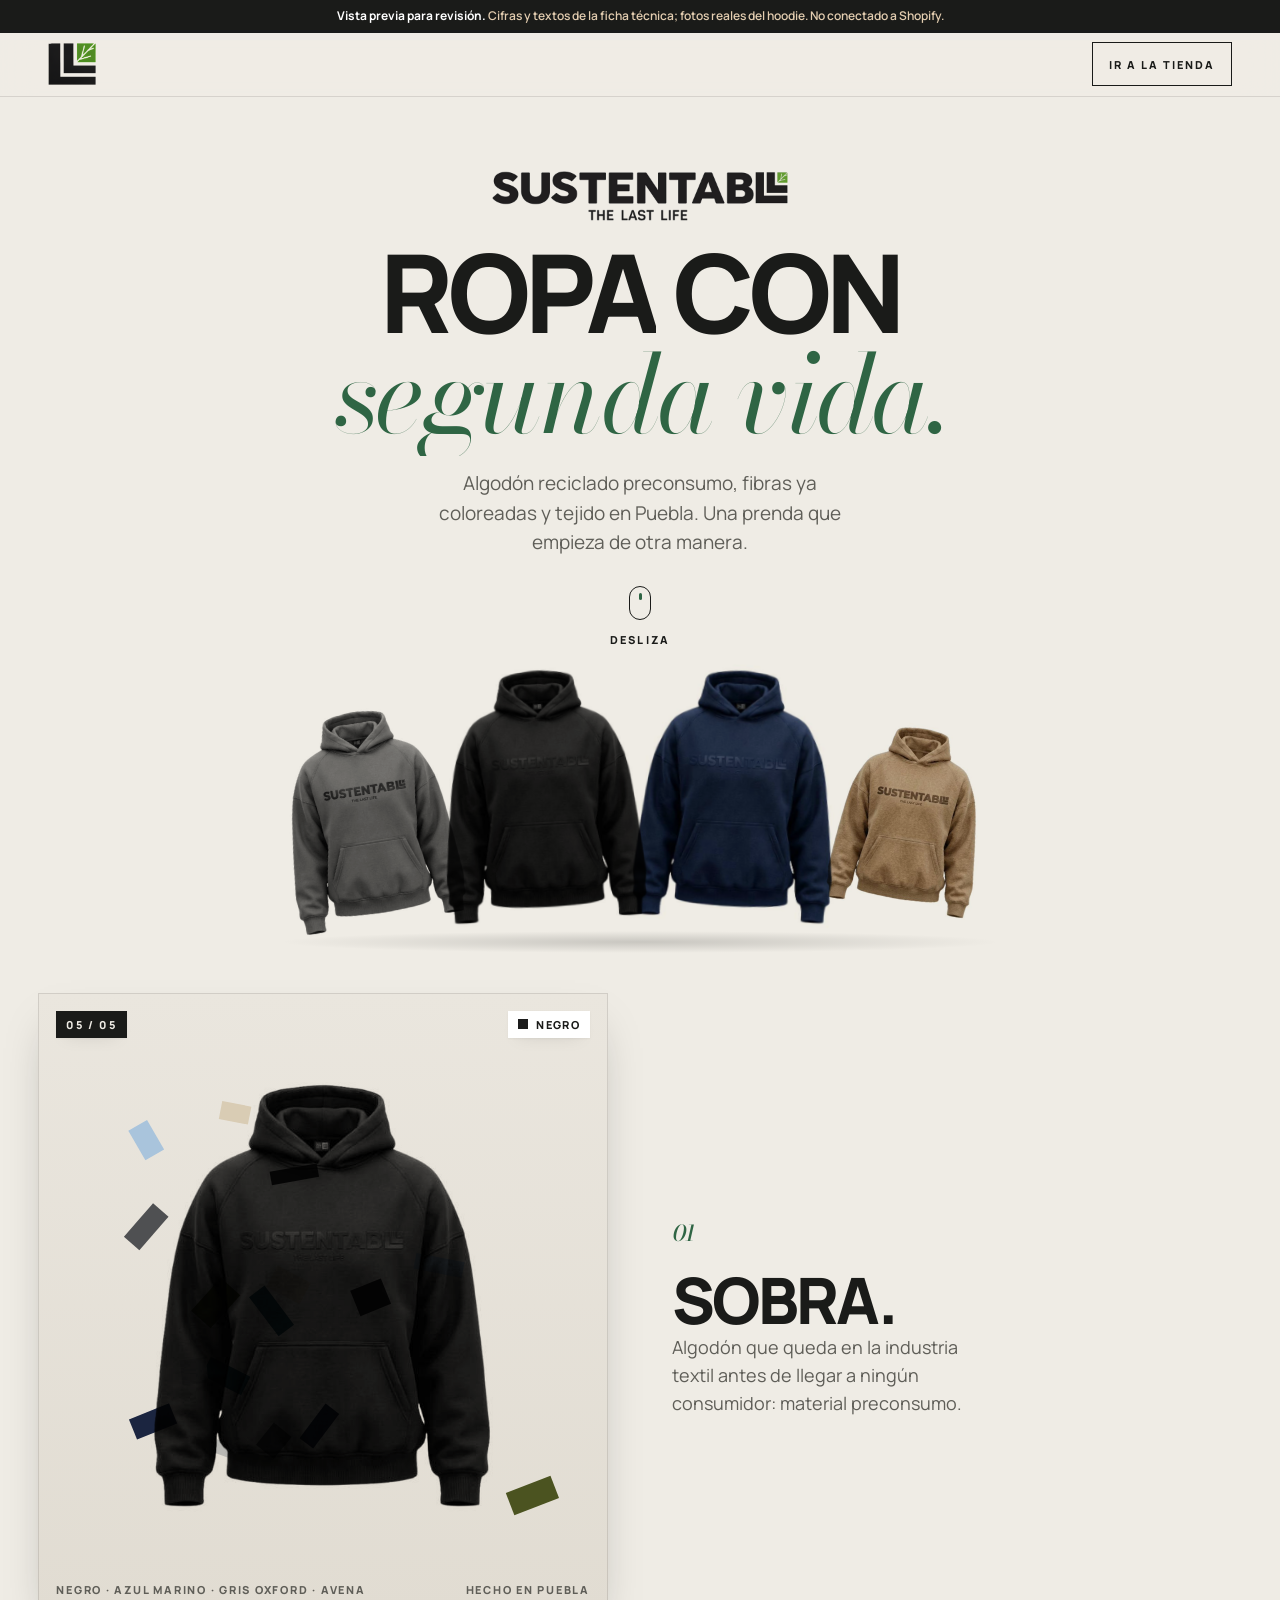
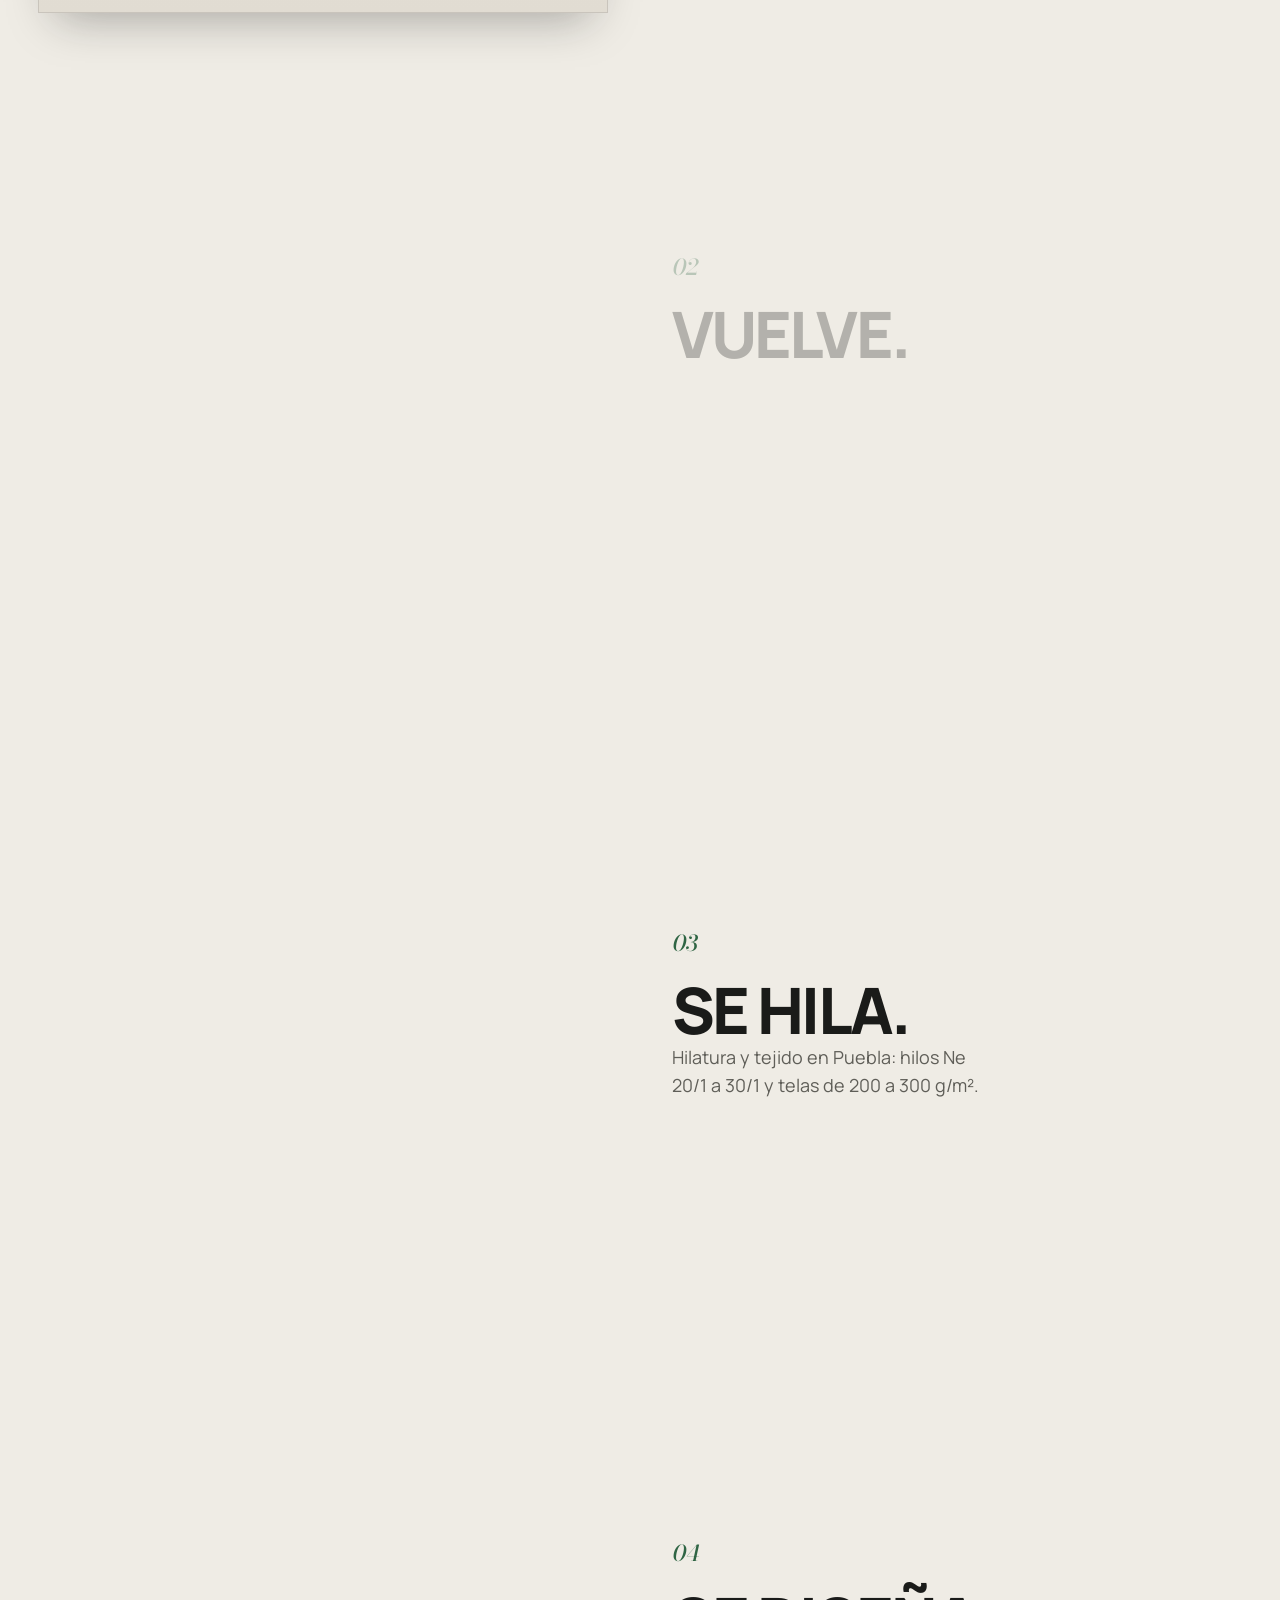
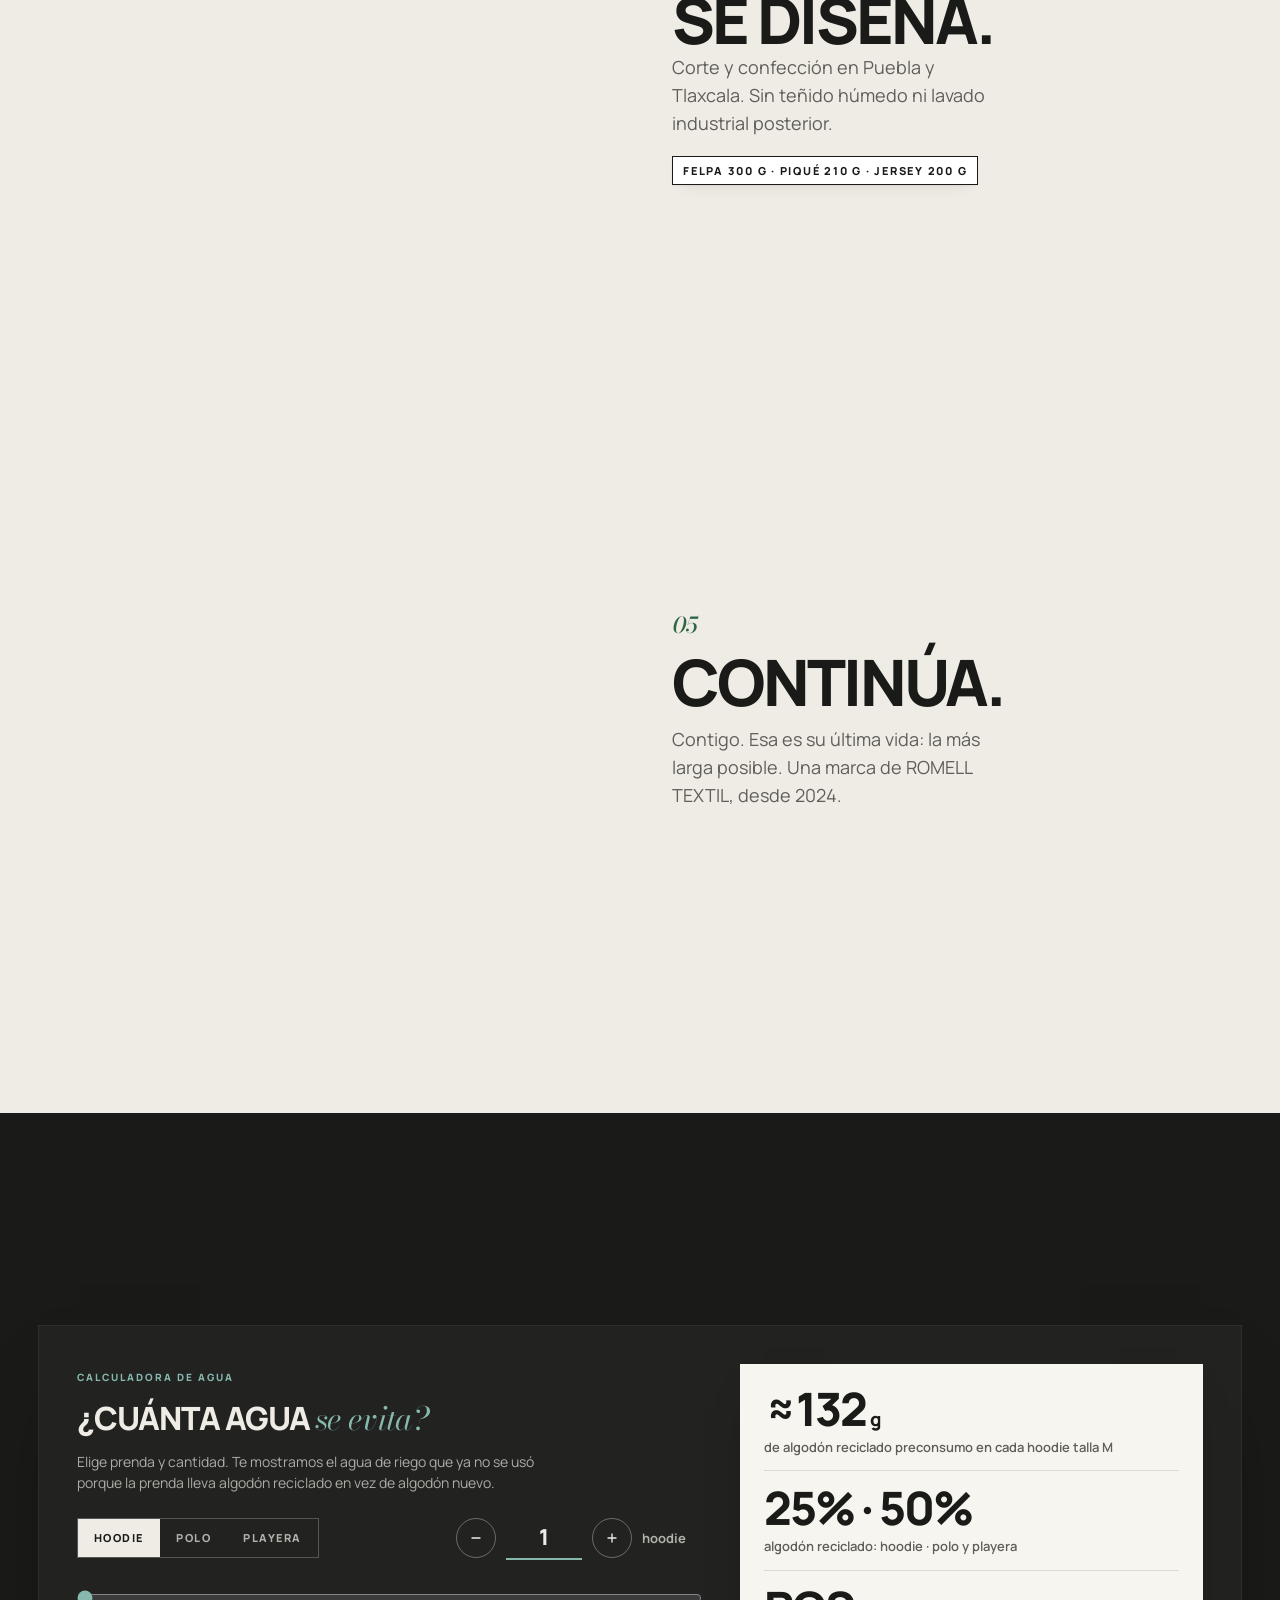
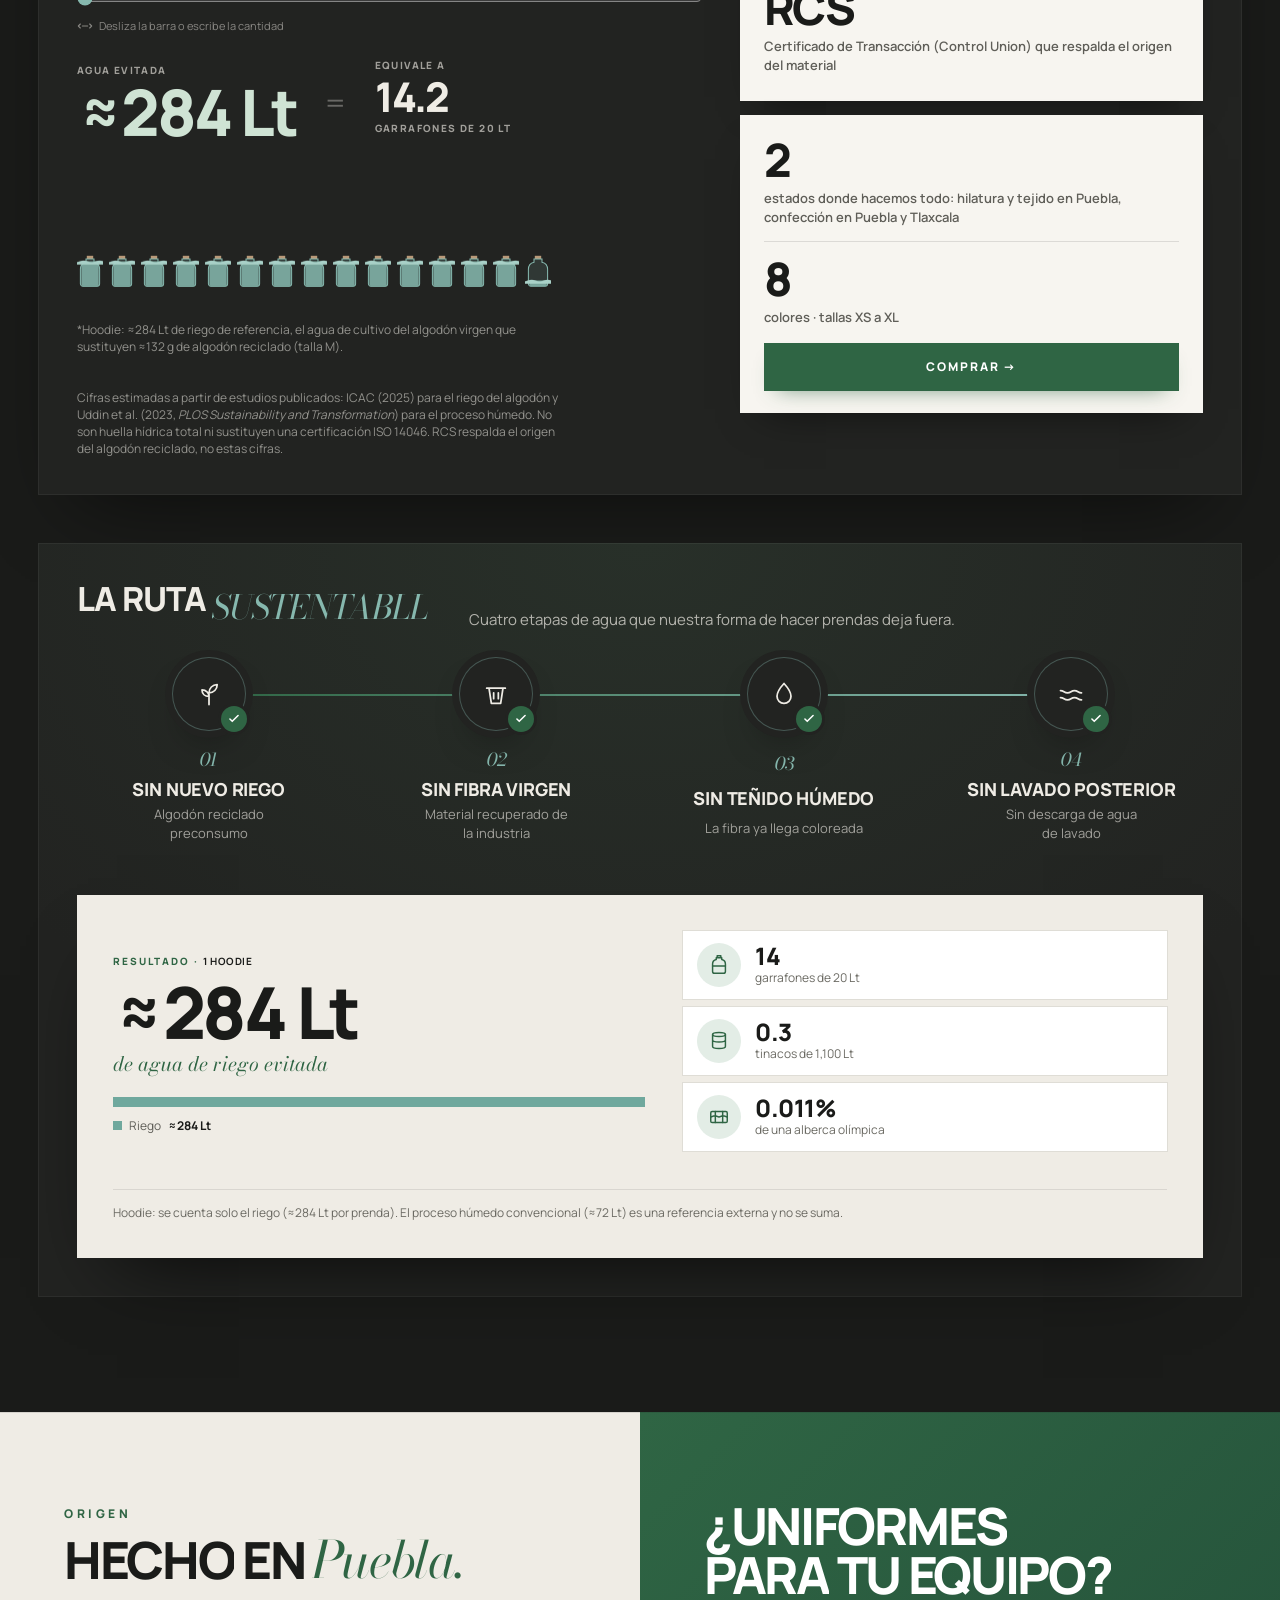
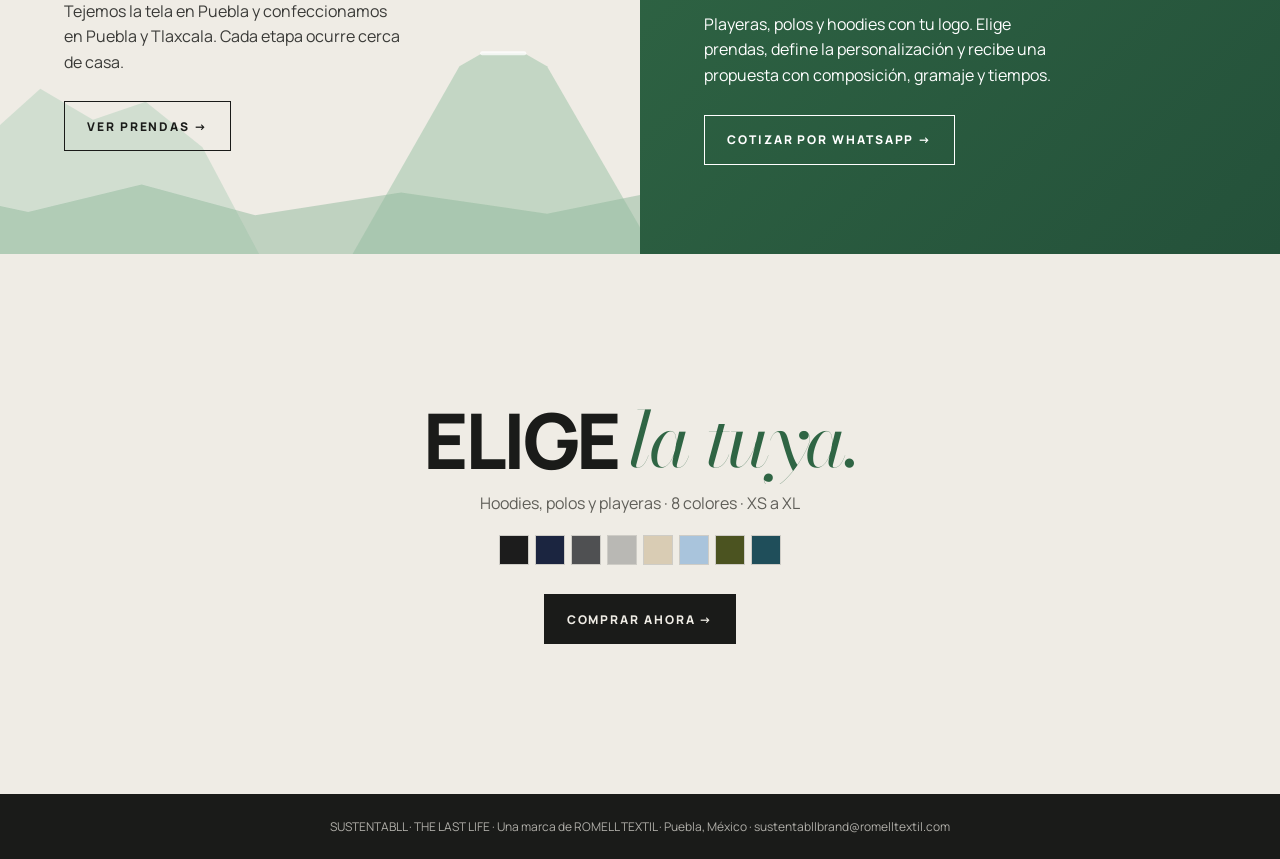
==== commit 926fa00b: "Fix GitHub Pages navigation and remove Claude links Co-authored-by: Copilot <223556219+Copilot@users" ====
--- a/historia.html
+++ b/historia.html
@@ -443,7 +443,7 @@
 if(!location.hash)window.scrollTo(0,0);
 requestAnimationFrame(tick);
 window.addEventListener('pageshow',function(e){if(e.persisted){window.scrollTo(0,0);}});})();</script>
-<p class="pv-note-h" style="margin:0;padding:8px 16px;background:#1A1B19;color:#E3CDB0;font:600 12px/1.4 Manrope,system-ui,sans-serif;text-align:center"><b style="color:#fff">Vista previa para revisión.</b> Cifras y textos de la ficha técnica; fotos reales del hoodie. No conectado a Shopify.</p><header><a class="brand" href="https://claude.ai/artifact/TzGeWYaJ4sm7UhQ6iEAeEZ" aria-label="SUSTENTABLL · Ir a la tienda"><img src="[data-uri]" alt="SUSTENTABLL" style="display:block;height:42px;width:auto"></a><a class="hdr-a" href="https://claude.ai/artifact/TzGeWYaJ4sm7UhQ6iEAeEZ">Ir a la tienda</a></header>
+<p class="pv-note-h" style="margin:0;padding:8px 16px;background:#1A1B19;color:#E3CDB0;font:600 12px/1.4 Manrope,system-ui,sans-serif;text-align:center"><b style="color:#fff">Vista previa para revisión.</b> Cifras y textos de la ficha técnica; fotos reales del hoodie. No conectado a Shopify.</p><header><a class="brand" href="index.html" aria-label="SUSTENTABLL · Ir a la tienda"><img src="[data-uri]" alt="SUSTENTABLL" style="display:block;height:42px;width:auto"></a><a class="hdr-a" href="index.html#prendas">Ir a la tienda</a></header>
 <div class="prog" id="prog" aria-hidden="true"></div>
 <main id="top">
 <section class="hero"><div><img class="hlogo" src="[data-uri]" alt="SUSTENTABLL · The Last Life" width="300"><h1>Ropa con<br><em>segunda vida.</em></h1><p>Algodón reciclado preconsumo, fibras ya coloreadas y tejido en Puebla. Una prenda que empieza de otra manera.</p><a class="scroll" href="#historia"><i class="mouse" aria-hidden="true"><b></b></i>Desliza</a></div><div class="hfan" aria-hidden="true"><img data-from="2" alt="" style="--i:2"><img data-from="0" alt="" style="--i:0"><img data-from="1" alt="" style="--i:1"><img data-from="3" alt="" style="--i:3"></div></section>
@@ -482,7 +482,7 @@
 <div class="wc-jugs" id="wcG" aria-hidden="true"></div>
 <p class="fine" id="wcN"></p><p class="fine">Cifras estimadas a partir de estudios publicados: ICAC (2025) para el riego del algodón y Uddin et al. (2023, <i>PLOS Sustainability and Transformation</i>) para el proceso húmedo. No son huella hídrica total ni sustituyen una certificación ISO 14046. RCS respalda el origen del algodón reciclado, no estas cifras.</p></div>
 <div class="wc-b"><div class="bx"><div><strong>≈132<small> g</small></strong><span>de algodón reciclado preconsumo en cada hoodie talla M</span></div><div><strong>25% · 50%</strong><span>algodón reciclado: hoodie · polo y playera</span></div><div><strong>RCS</strong><span>Certificado de Transacción (Control Union) que respalda el origen del material</span></div></div>
-<div class="bx"><div><strong>2</strong><span>estados donde hacemos todo: hilatura y tejido en Puebla, confección en Puebla y Tlaxcala</span></div><div><strong>8</strong><span>colores · tallas XS a XL</span></div><a class="go" href="https://claude.ai/artifact/TzGeWYaJ4sm7UhQ6iEAeEZ">Comprar →</a></div></div>
+<div class="bx"><div><strong>2</strong><span>estados donde hacemos todo: hilatura y tejido en Puebla, confección en Puebla y Tlaxcala</span></div><div><strong>8</strong><span>colores · tallas XS a XL</span></div><a class="go" href="index.html#prendas">Comprar →</a></div></div>
 </div><div class="rt" id="rt"><div class="rt-h"><h3>La ruta <em>SUSTENTABLL</em></h3><p>Cuatro etapas de agua que nuestra forma de hacer prendas deja fuera.</p></div>
 <ol class="rs" role="list"><span class="rs-line" aria-hidden="true"><i></i><b class="rs-drop"><svg viewBox="0 0 24 24"><path d="M12 3s6 6.5 6 11a6 6 0 0 1-12 0c0-4.5 6-11 6-11z"/></svg></b></span><li class="rs-i" style="--i:0"><span class="rs-ic"><svg viewBox="0 0 24 24" aria-hidden="true"><path d="M12 21V11M12 11c0-4 3-7 7-7 0 4-3 7-7 7zM12 14c0-3-2.5-5.5-6-5.5 0 3.5 2.5 5.5 6 5.5z"/></svg><em aria-hidden="true"><svg viewBox="0 0 24 24"><path d="M5 12l4 4 10-10"/></svg></em></span><b>01</b><h4>Sin nuevo riego</h4><p>Algodón reciclado preconsumo</p></li><li class="rs-i" style="--i:1"><span class="rs-ic"><svg viewBox="0 0 24 24" aria-hidden="true"><path d="M4 7h16M6 7l2 13h8l2-13M10 11v5M14 11v5"/></svg><em aria-hidden="true"><svg viewBox="0 0 24 24"><path d="M5 12l4 4 10-10"/></svg></em></span><b>02</b><h4>Sin fibra virgen</h4><p>Material recuperado de la industria</p></li><li class="rs-i" style="--i:2"><span class="rs-ic"><svg viewBox="0 0 24 24" aria-hidden="true"><path d="M12 3s6 6.5 6 11a6 6 0 0 1-12 0c0-4.5 6-11 6-11z"/></svg><em aria-hidden="true"><svg viewBox="0 0 24 24"><path d="M5 12l4 4 10-10"/></svg></em></span><b>03</b><h4>Sin teñido húmedo</h4><p>La fibra ya llega coloreada</p></li><li class="rs-i" style="--i:3"><span class="rs-ic"><svg viewBox="0 0 24 24" aria-hidden="true"><path d="M3 9c3 0 3 2 6 2s3-2 6-2 3 2 6 2M3 15c3 0 3 2 6 2s3-2 6-2 3 2 6 2"/></svg><em aria-hidden="true"><svg viewBox="0 0 24 24"><path d="M5 12l4 4 10-10"/></svg></em></span><b>04</b><h4>Sin lavado posterior</h4><p>Sin descarga de agua de lavado</p></li></ol><div class="rp" id="sv2">
 <div class="rp-main"><span class="rp-k">Resultado · <b id="rsT">1 hoodie</b></span><strong id="svTot">≈284 Lt</strong><p id="svSub">de agua de riego evitada</p>
@@ -490,9 +490,9 @@
 <div class="rp-leg" id="rpLeg"><span><i class="a"></i>Riego <b id="svAv">≈284 Lt</b></span><span id="svWleg"><i class="w"></i>Proceso húmedo <b id="svWv">—</b></span></div></div>
 <ul class="rp-eq" role="list"><li><i><svg viewBox="0 0 24 24"><path d="M10 2h4v2h-4zM9 4h6v2c3 .6 4 2.4 4 5v8a2 2 0 0 1-2 2H7a2 2 0 0 1-2-2v-8c0-2.6 1-4.4 4-5z"/><path d="M5 13h14" /></svg></i><strong id="eqG">14</strong><span>garrafones de 20 Lt</span></li><li><i><svg viewBox="0 0 24 24"><ellipse cx="12" cy="5" rx="7" ry="2.2"/><path d="M5 5v13c0 1.2 3.1 2.2 7 2.2s7-1 7-2.2V5M5 11c0 1.2 3.1 2.2 7 2.2s7-1 7-2.2"/></svg></i><strong id="eqT">0.3</strong><span>tinacos de 1,100 Lt</span></li><li><i><svg viewBox="0 0 24 24"><rect x="3" y="6" width="18" height="12" rx="1.5"/><path d="M3 12c2 0 2-1.4 4.5-1.4S10 12 12 12s2-1.4 4.5-1.4S19 12 21 12M8 6v12M16 6v12"/></svg></i><strong id="eqP">0.01%</strong><span>de una alberca olímpica</span></li></ul>
 <p class="rp-note" id="rtN"></p></div></div></div></section>
-<section class="duo"><div style="position:relative;overflow:hidden;min-height:420px"><div style="position:relative;z-index:1"><small style="font-size:12px;font-weight:800;letter-spacing:.3em;color:var(--green)">ORIGEN</small><h3 class="serif" style="margin-top:12px">Hecho en <em style="color:var(--green)">Puebla.</em></h3><p>Tejemos la tela en Puebla y confeccionamos en Puebla y Tlaxcala. Cada etapa ocurre cerca de casa.</p><a class="btn" href="https://claude.ai/artifact/TzGeWYaJ4sm7UhQ6iEAeEZ">Ver prendas →</a></div><svg viewBox="0 0 1200 300" preserveAspectRatio="xMidYMax slice" aria-hidden="true" style="position:absolute;left:0;right:0;bottom:0;width:100%;height:55%;pointer-events:none"><path d="M0 300V196L70 160 135 124 195 150 255 96 320 134 385 112 455 168 525 300Z" fill="#B8D4BF" opacity=".55"/><path d="M640 300 772 68 800 52H852L880 68 1014 300Z" fill="#A5C9AE" opacity=".6"/><path d="M800 52H852" stroke="#fff" stroke-width="5" stroke-linecap="round" opacity=".75"/><path d="M0 300V244L120 222 240 248 380 214 520 252 700 224 880 250 1040 218 1200 244V300Z" fill="#8FB89B" opacity=".5"/></svg></div>
+<section class="duo"><div style="position:relative;overflow:hidden;min-height:420px"><div style="position:relative;z-index:1"><small style="font-size:12px;font-weight:800;letter-spacing:.3em;color:var(--green)">ORIGEN</small><h3 class="serif" style="margin-top:12px">Hecho en <em style="color:var(--green)">Puebla.</em></h3><p>Tejemos la tela en Puebla y confeccionamos en Puebla y Tlaxcala. Cada etapa ocurre cerca de casa.</p><a class="btn" href="index.html#prendas">Ver prendas →</a></div><svg viewBox="0 0 1200 300" preserveAspectRatio="xMidYMax slice" aria-hidden="true" style="position:absolute;left:0;right:0;bottom:0;width:100%;height:55%;pointer-events:none"><path d="M0 300V196L70 160 135 124 195 150 255 96 320 134 385 112 455 168 525 300Z" fill="#B8D4BF" opacity=".55"/><path d="M640 300 772 68 800 52H852L880 68 1014 300Z" fill="#A5C9AE" opacity=".6"/><path d="M800 52H852" stroke="#fff" stroke-width="5" stroke-linecap="round" opacity=".75"/><path d="M0 300V244L120 222 240 248 380 214 520 252 700 224 880 250 1040 218 1200 244V300Z" fill="#8FB89B" opacity=".5"/></svg></div>
 <div class="g"><h3>¿Uniformes para tu equipo?</h3><p>Playeras, polos y hoodies con tu logo. Elige prendas, define la personalización y recibe una propuesta con composición, gramaje y tiempos.</p><a class="btn" id="b2b" href="https://wa.me/522211841803?text=Hola%20SUSTENTABLL%2C%20quiero%20cotizar%20uniformes%20para%20mi%20empresa." target="_blank" rel="noopener noreferrer">Cotizar por WhatsApp →</a></div></section>
-<section class="end" id="tienda"><h2 data-split>Elige <em>la tuya.</em></h2><p class="end-s rv">Hoodies, polos y playeras · 8 colores · XS a XL</p><div class="end-sw rv" aria-hidden="true"><i style="--c:#1c1c1c;--i:0" title="Negro"></i><i style="--c:#1b2540;--i:1" title="Azul marino"></i><i style="--c:#4f5052;--i:2" title="Gris Oxford"></i><i style="--c:#b9b8b4;--i:3" title="Gris jaspe"></i><i style="--c:#d9ccb4;--i:4" title="Avena"></i><i style="--c:#a9c4dc;--i:5" title="Azul claro"></i><i style="--c:#4b5320;--i:6" title="Militar"></i><i style="--c:#1f4e5a;--i:7" title="Petróleo"></i></div><a class="btn solid rv" href="https://claude.ai/artifact/TzGeWYaJ4sm7UhQ6iEAeEZ" id="shop">Comprar ahora →</a></section>
+<section class="end" id="tienda"><h2 data-split>Elige <em>la tuya.</em></h2><p class="end-s rv">Hoodies, polos y playeras · 8 colores · XS a XL</p><div class="end-sw rv" aria-hidden="true"><i style="--c:#1c1c1c;--i:0" title="Negro"></i><i style="--c:#1b2540;--i:1" title="Azul marino"></i><i style="--c:#4f5052;--i:2" title="Gris Oxford"></i><i style="--c:#b9b8b4;--i:3" title="Gris jaspe"></i><i style="--c:#d9ccb4;--i:4" title="Avena"></i><i style="--c:#a9c4dc;--i:5" title="Azul claro"></i><i style="--c:#4b5320;--i:6" title="Militar"></i><i style="--c:#1f4e5a;--i:7" title="Petróleo"></i></div><a class="btn solid rv" href="index.html#prendas" id="shop">Comprar ahora →</a></section>
 </main>
 <footer>SUSTENTABLL · THE LAST LIFE · Una marca de ROMELL TEXTIL · Puebla, México · sustentabllbrand@romelltextil.com</footer>
 <script>
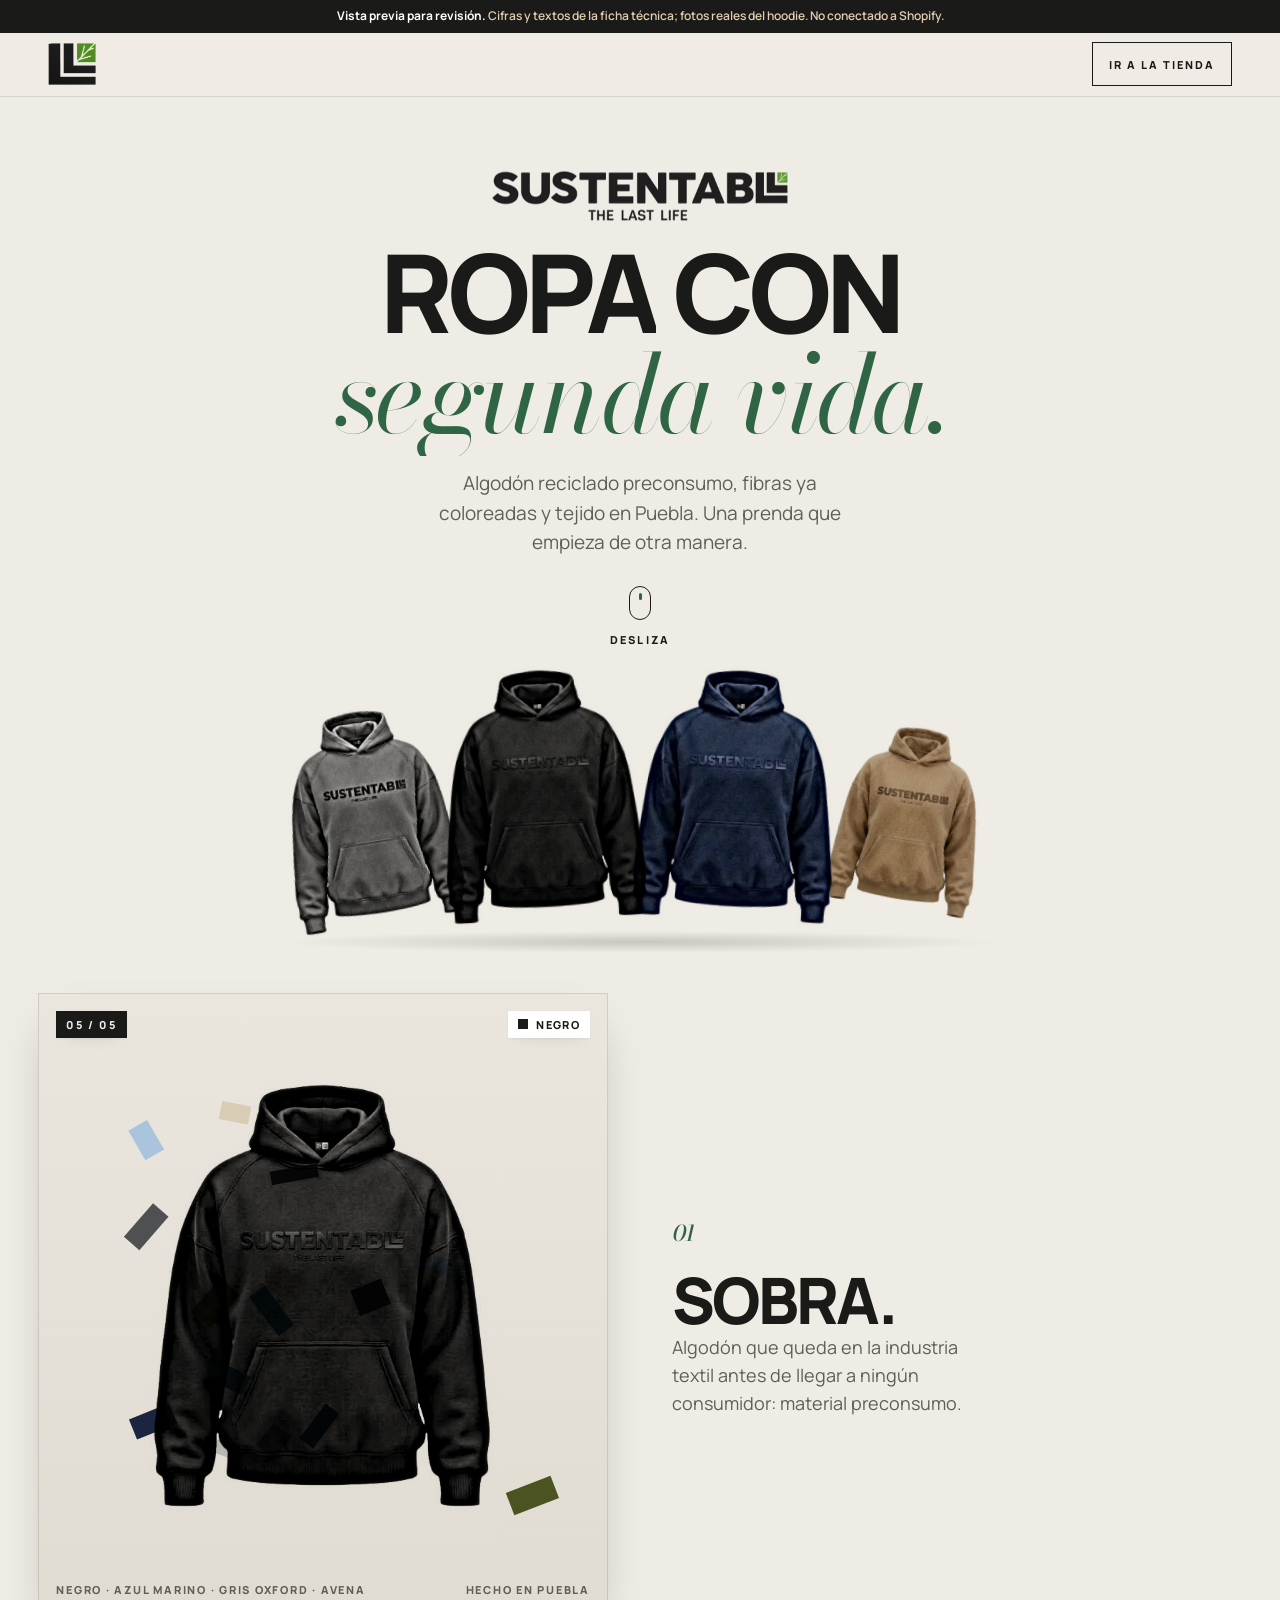
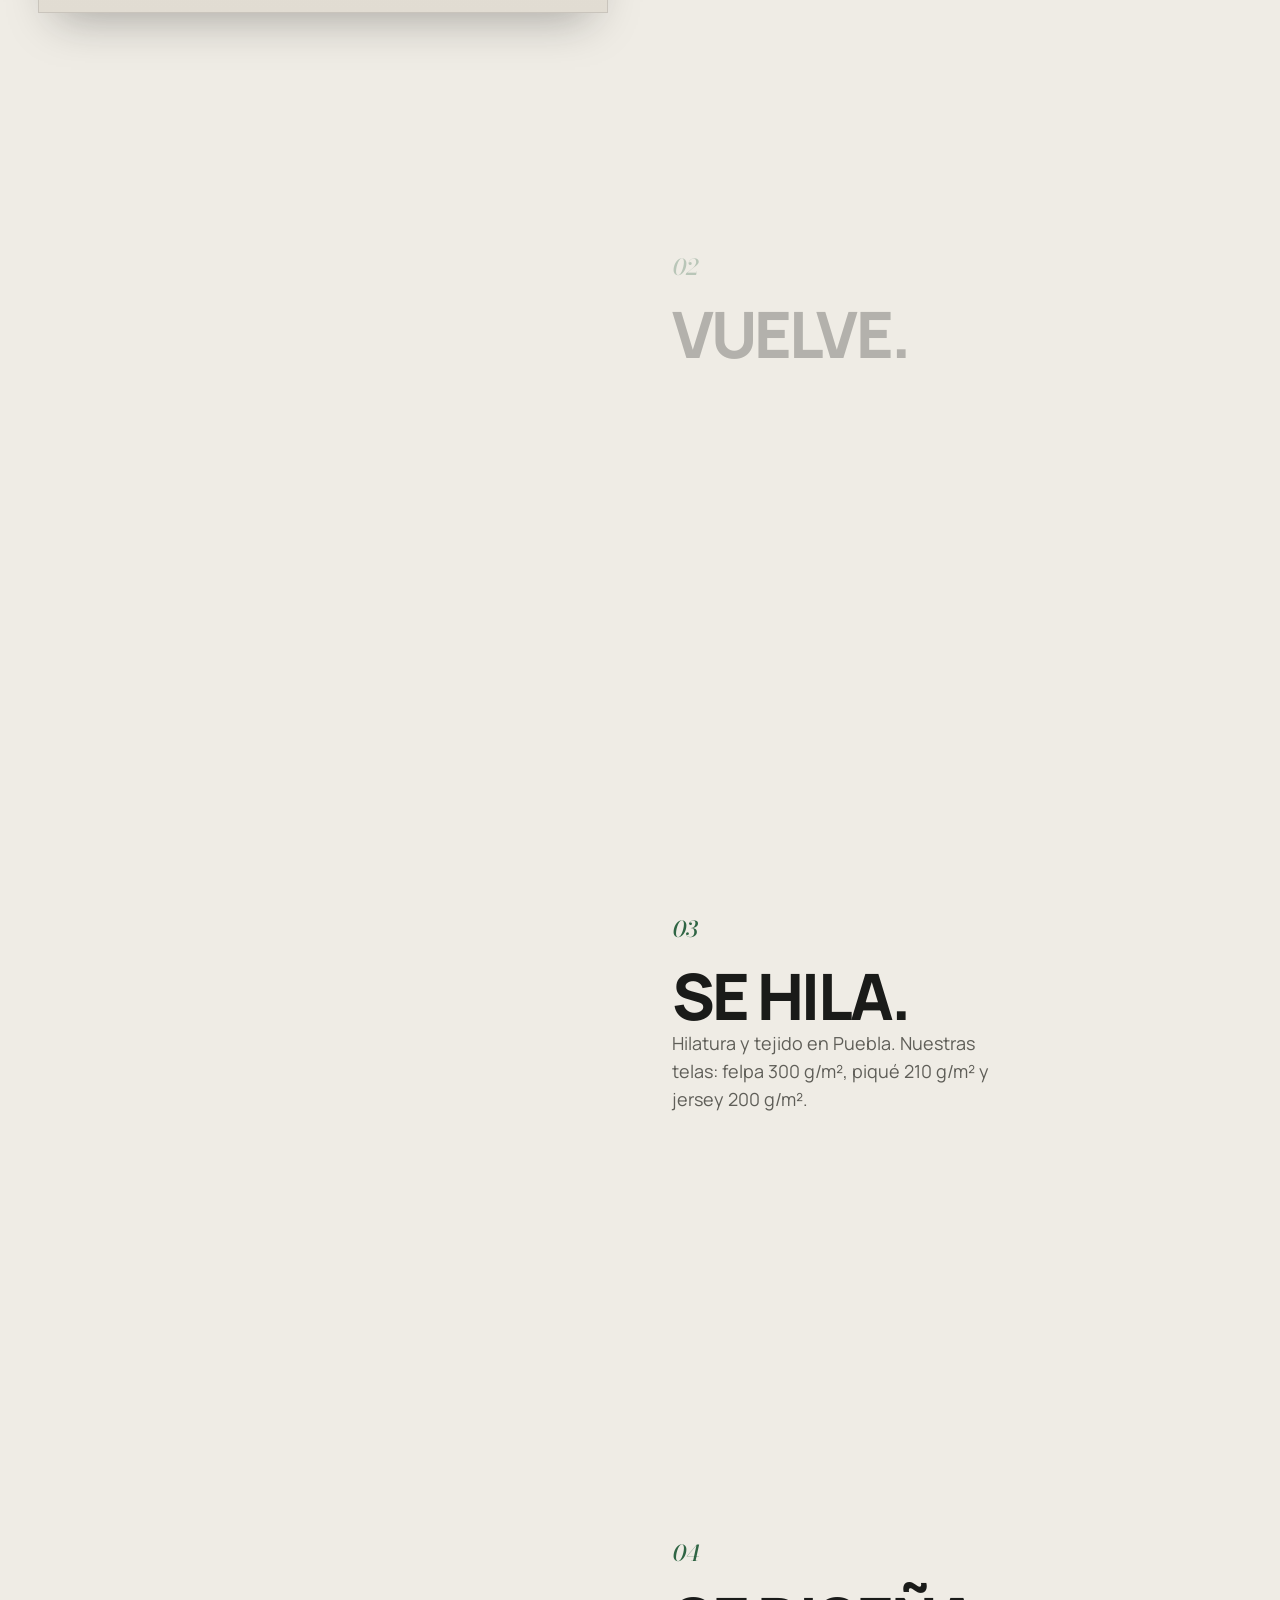
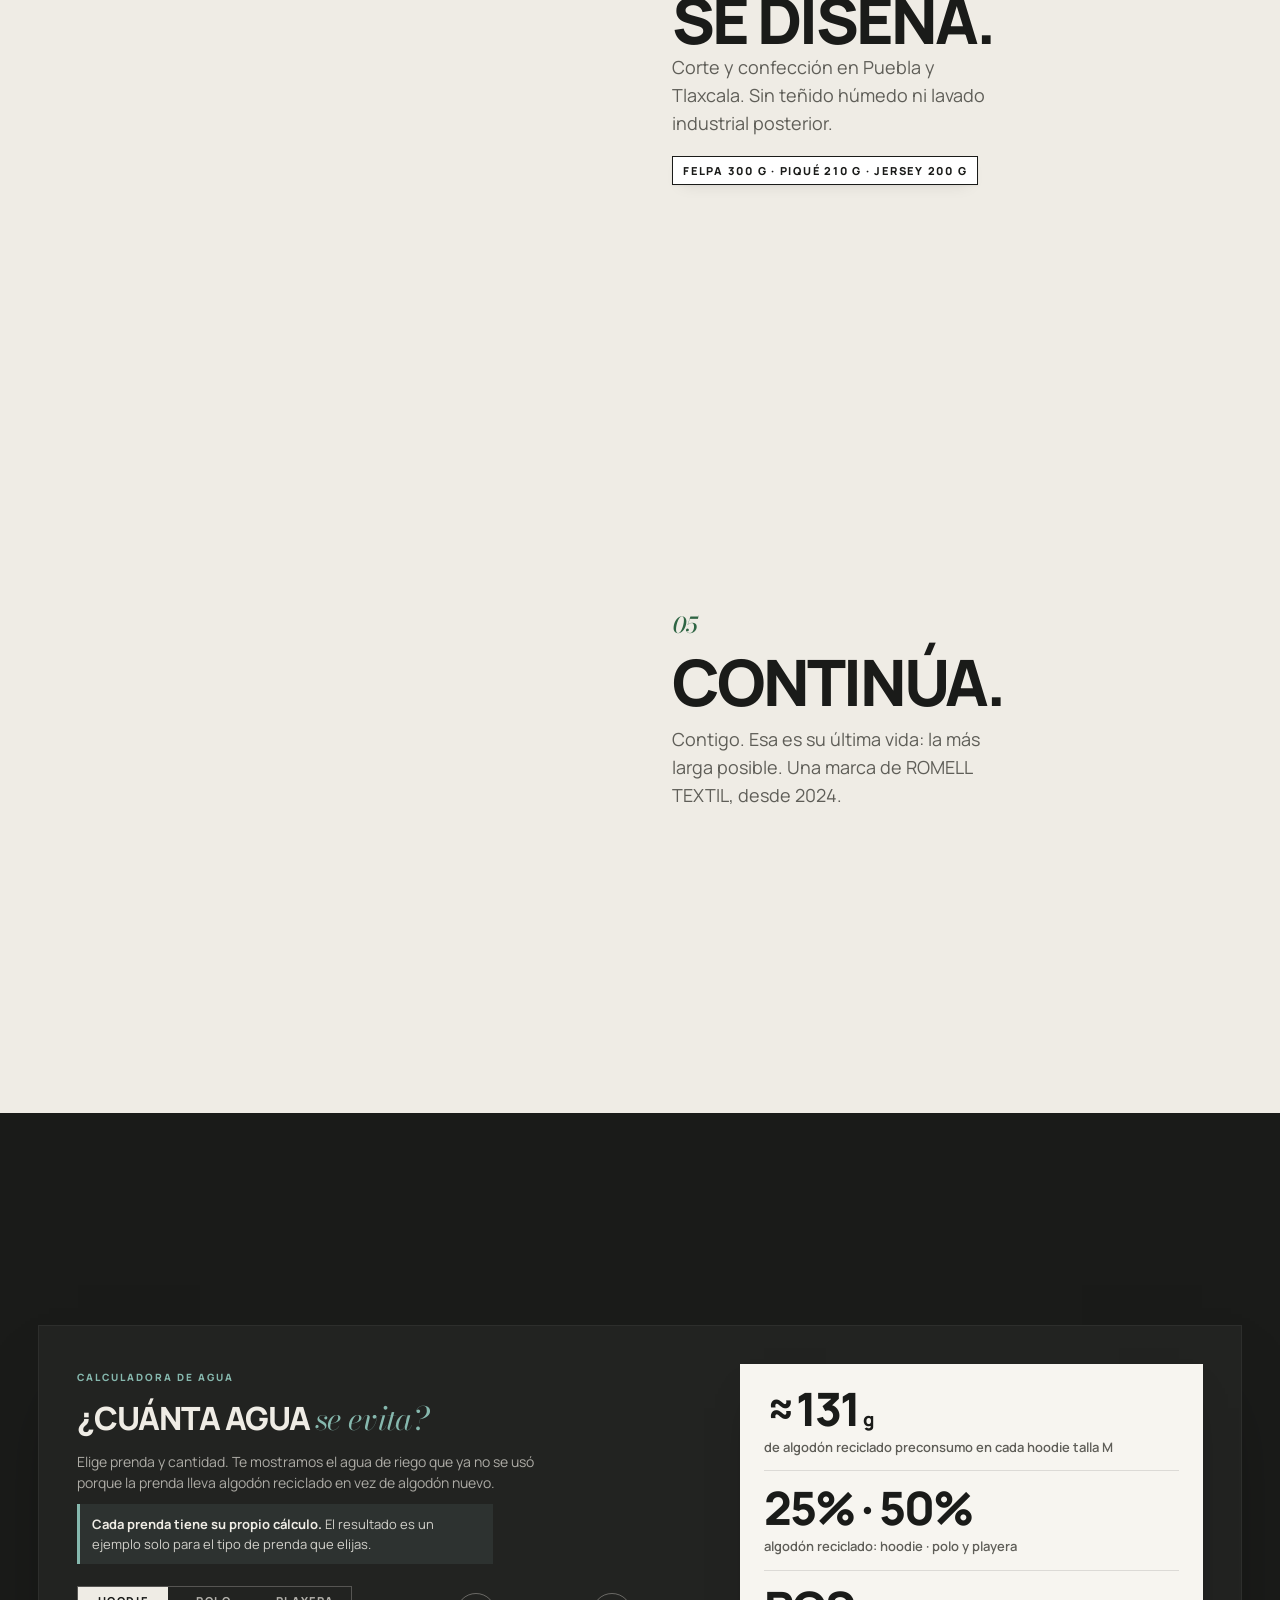
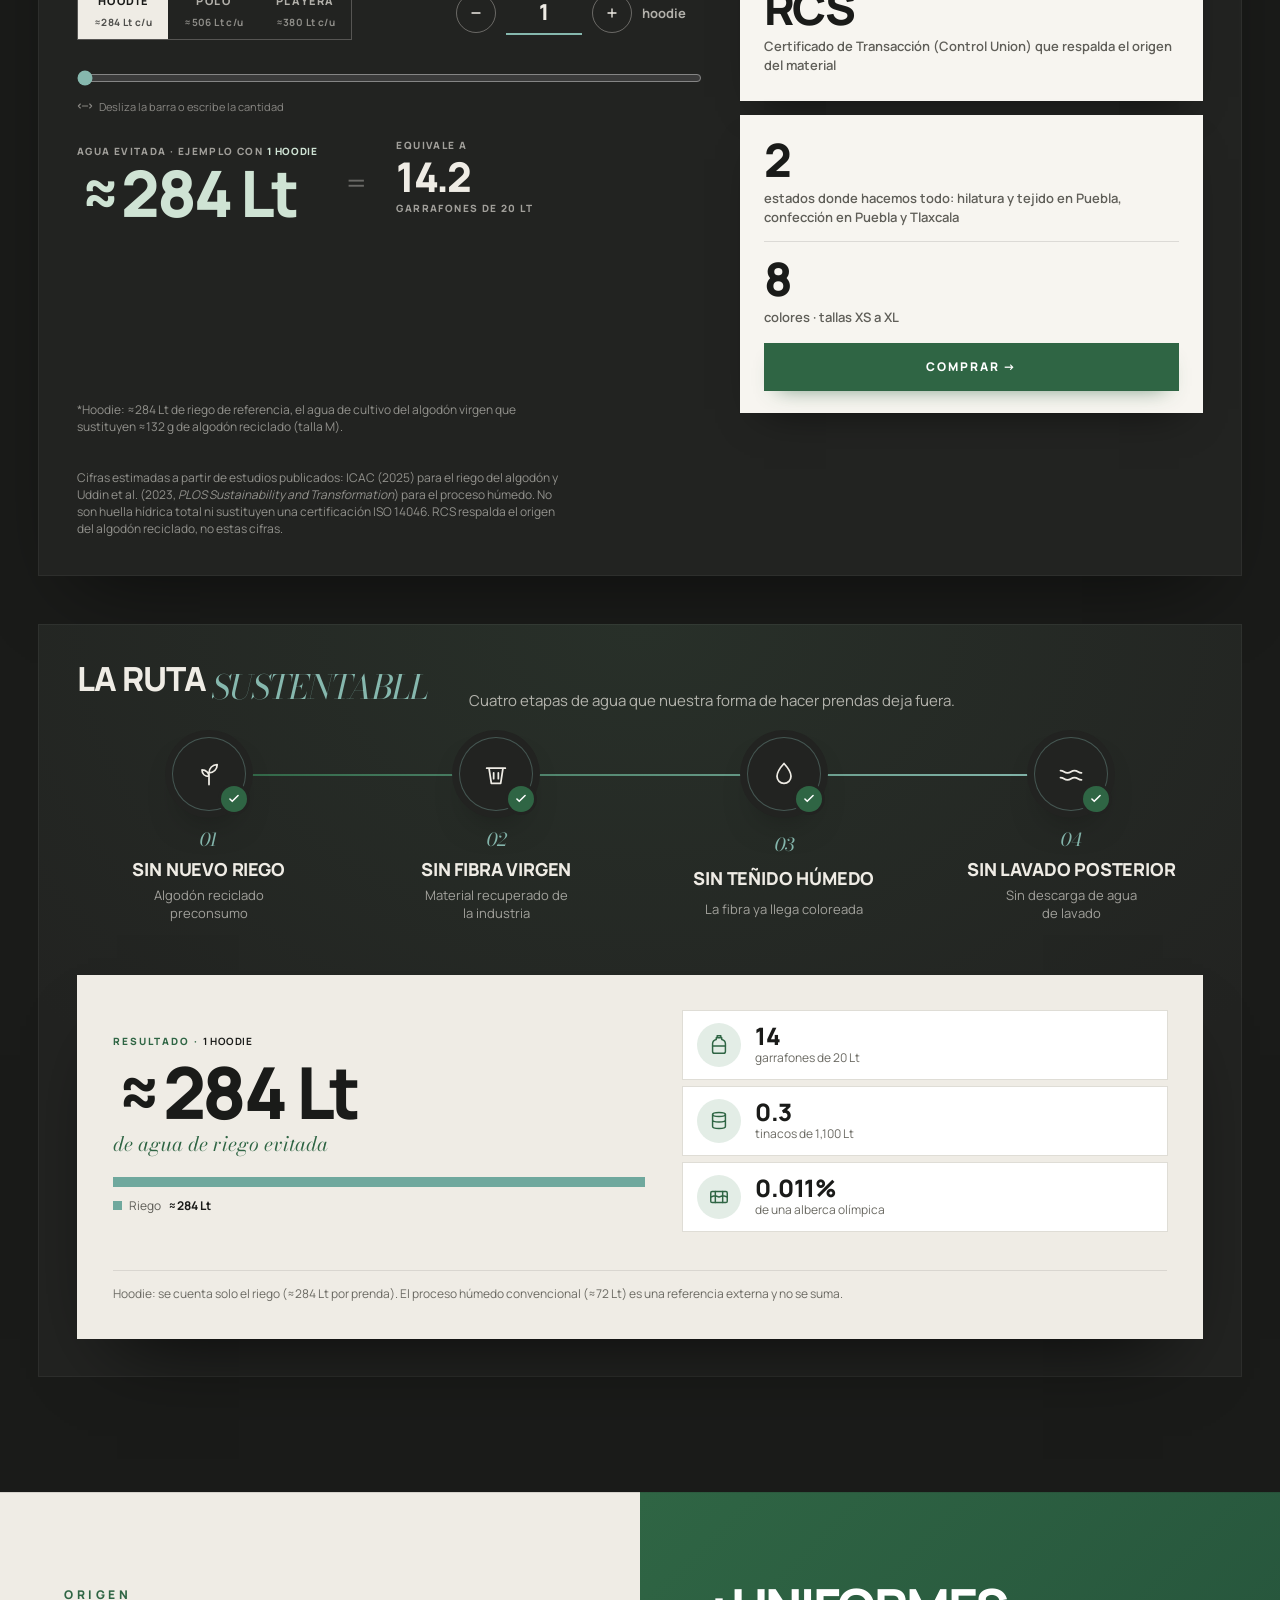
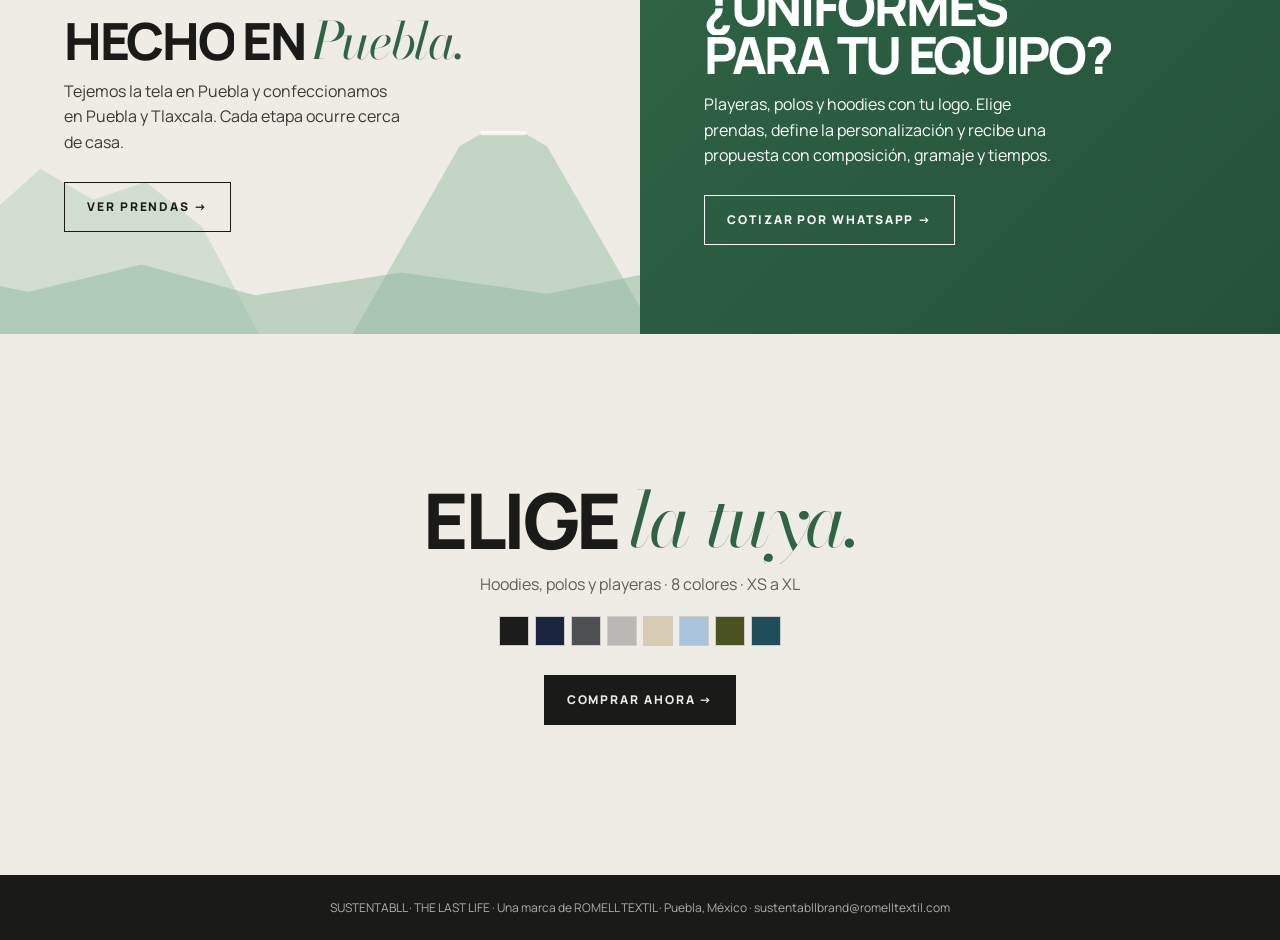
==== commit 14c60385: "Add files via upload" ====
--- a/historia.html
+++ b/historia.html
@@ -425,7 +425,13 @@
 .ld-meta b{color:#1A1B19;font-variant-numeric:tabular-nums}
 html.ld-lock,html.ld-lock body{overflow:hidden}
 @media (prefers-reduced-motion:reduce){.ld-ic,.ld-wm{animation:none;opacity:1;transform:none;clip-path:none}.ld-ring{animation:none}#ld{transition:opacity .3s}#ld.out{clip-path:none;opacity:0}}
-html.ld-lock .hfan img,html.ld-lock .hlogo{animation-play-state:paused}</style></head><body><div class="ld" id="ld" role="status" aria-live="polite" aria-label="Cargando SUSTENTABLL"><div class="ld-in">
+html.ld-lock .hfan img,html.ld-lock .hlogo{animation-play-state:paused}</style><style id="calc3">
+.wc-g button{display:grid;justify-items:center;gap:3px;min-height:52px!important;padding:6px 16px!important}
+.wc-g button small{font:700 10px Manrope,sans-serif;letter-spacing:.04em;text-transform:none;opacity:.75}
+.wc-note{margin:10px 0 0!important;padding:10px 12px;border-left:3px solid #86B8AE;background:rgba(134,184,174,.1);font-size:13px!important;color:rgba(239,236,229,.85)!important}
+.wc-note b{color:#EFECE5}
+#wcEx{font-style:normal;color:#CFE3D4;letter-spacing:.06em}
+</style></head><body><div class="ld" id="ld" role="status" aria-live="polite" aria-label="Cargando SUSTENTABLL"><div class="ld-in">
 <div class="ld-mark"><img class="ld-ic" src="[data-uri]" alt=""><span class="ld-ring" aria-hidden="true"></span></div>
 <img class="ld-wm" src="[data-uri]" alt="SUSTENTABLL · The Last Life">
 <div class="ld-bar" aria-hidden="true"><i id="ldBar"></i></div>
@@ -443,7 +449,7 @@
 if(!location.hash)window.scrollTo(0,0);
 requestAnimationFrame(tick);
 window.addEventListener('pageshow',function(e){if(e.persisted){window.scrollTo(0,0);}});})();</script>
-<p class="pv-note-h" style="margin:0;padding:8px 16px;background:#1A1B19;color:#E3CDB0;font:600 12px/1.4 Manrope,system-ui,sans-serif;text-align:center"><b style="color:#fff">Vista previa para revisión.</b> Cifras y textos de la ficha técnica; fotos reales del hoodie. No conectado a Shopify.</p><header><a class="brand" href="index.html" aria-label="SUSTENTABLL · Ir a la tienda"><img src="[data-uri]" alt="SUSTENTABLL" style="display:block;height:42px;width:auto"></a><a class="hdr-a" href="index.html#prendas">Ir a la tienda</a></header>
+<p class="pv-note-h" style="margin:0;padding:8px 16px;background:#1A1B19;color:#E3CDB0;font:600 12px/1.4 Manrope,system-ui,sans-serif;text-align:center"><b style="color:#fff">Vista previa para revisión.</b> Cifras y textos de la ficha técnica; fotos reales del hoodie. No conectado a Shopify.</p><header><a class="brand" href="https://claude.ai/artifact/TzGeWYaJ4sm7UhQ6iEAeEZ" aria-label="SUSTENTABLL · Ir a la tienda"><img src="[data-uri]" alt="SUSTENTABLL" style="display:block;height:42px;width:auto"></a><a class="hdr-a" href="https://claude.ai/artifact/TzGeWYaJ4sm7UhQ6iEAeEZ">Ir a la tienda</a></header>
 <div class="prog" id="prog" aria-hidden="true"></div>
 <main id="top">
 <section class="hero"><div><img class="hlogo" src="[data-uri]" alt="SUSTENTABLL · The Last Life" width="300"><h1>Ropa con<br><em>segunda vida.</em></h1><p>Algodón reciclado preconsumo, fibras ya coloreadas y tejido en Puebla. Una prenda que empieza de otra manera.</p><a class="scroll" href="#historia"><i class="mouse" aria-hidden="true"><b></b></i>Desliza</a></div><div class="hfan" aria-hidden="true"><img data-from="2" alt="" style="--i:2"><img data-from="0" alt="" style="--i:0"><img data-from="1" alt="" style="--i:1"><img data-from="3" alt="" style="--i:3"></div></section>
@@ -461,28 +467,28 @@
 <g class="pc pc-h"><path d="M-40 -58 Q-50 -128 0 -132 Q50 -128 40 -58 Q0 -70 -40 -58 Z"/><path class="st" d="M-34 -64 Q-42 -120 0 -124"/></g>
 <g class="pc pc-k"><path d="M-36 46 L36 46 L44 86 L-44 86 Z"/></g></g>
 </svg>
-<img class="ph" data-i="0" src="[data-uri]" alt="Hoodie SUSTENTABLL Negro"><img class="ph" data-i="1" src="[data-uri]" alt="Hoodie SUSTENTABLL Azul marino"><img class="ph" data-i="2" src="[data-uri]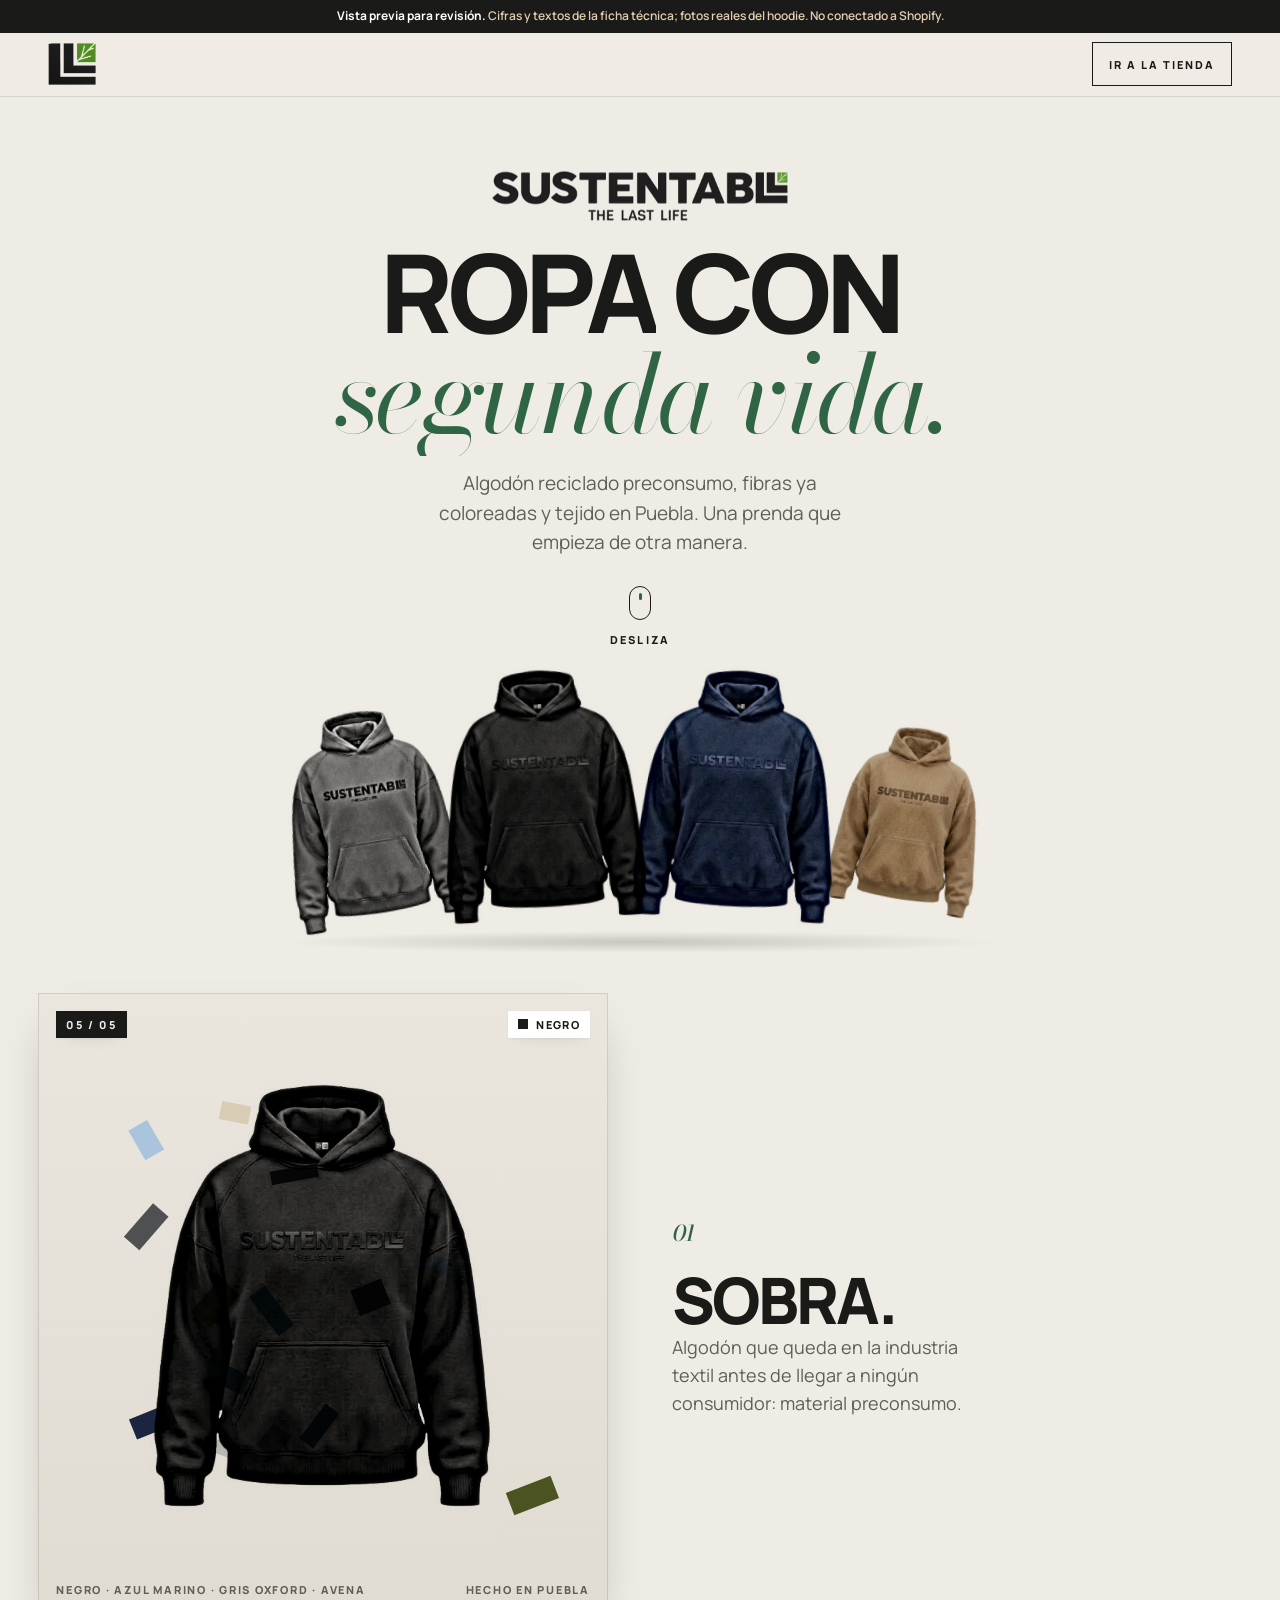
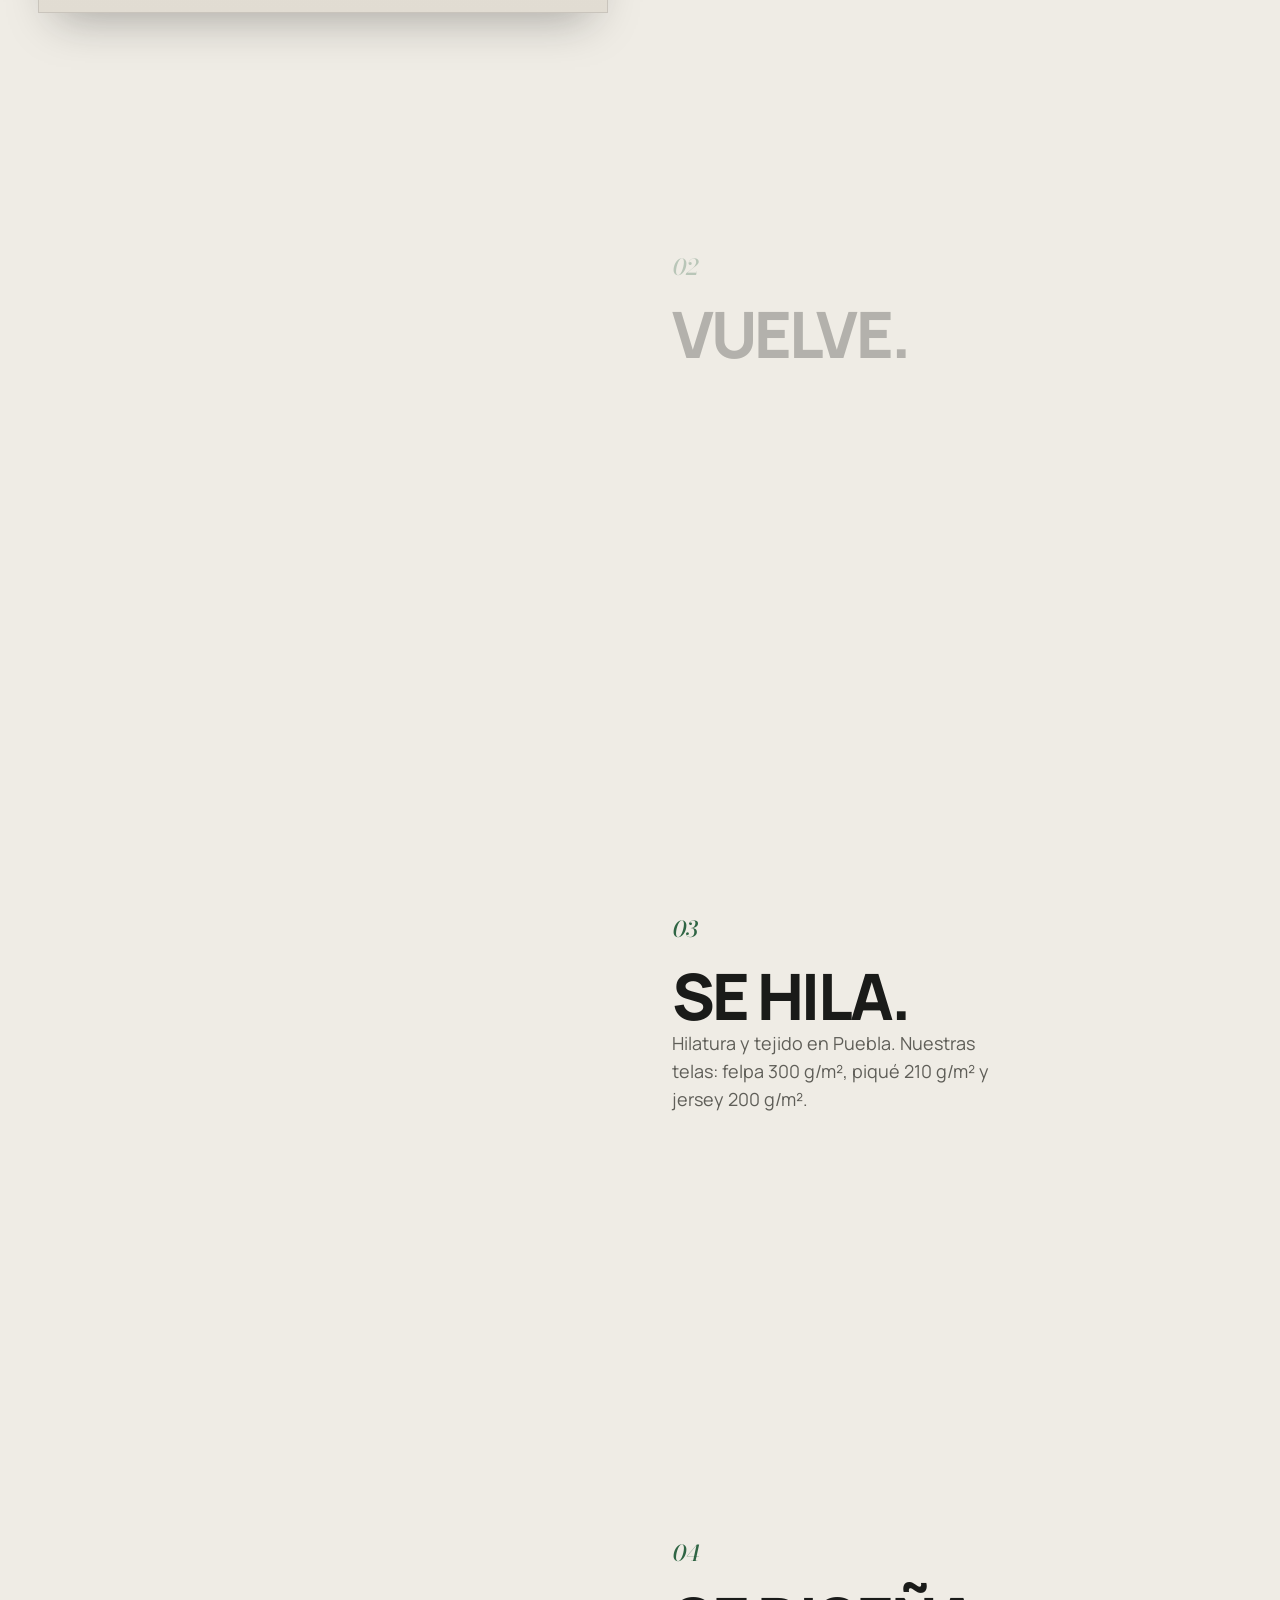
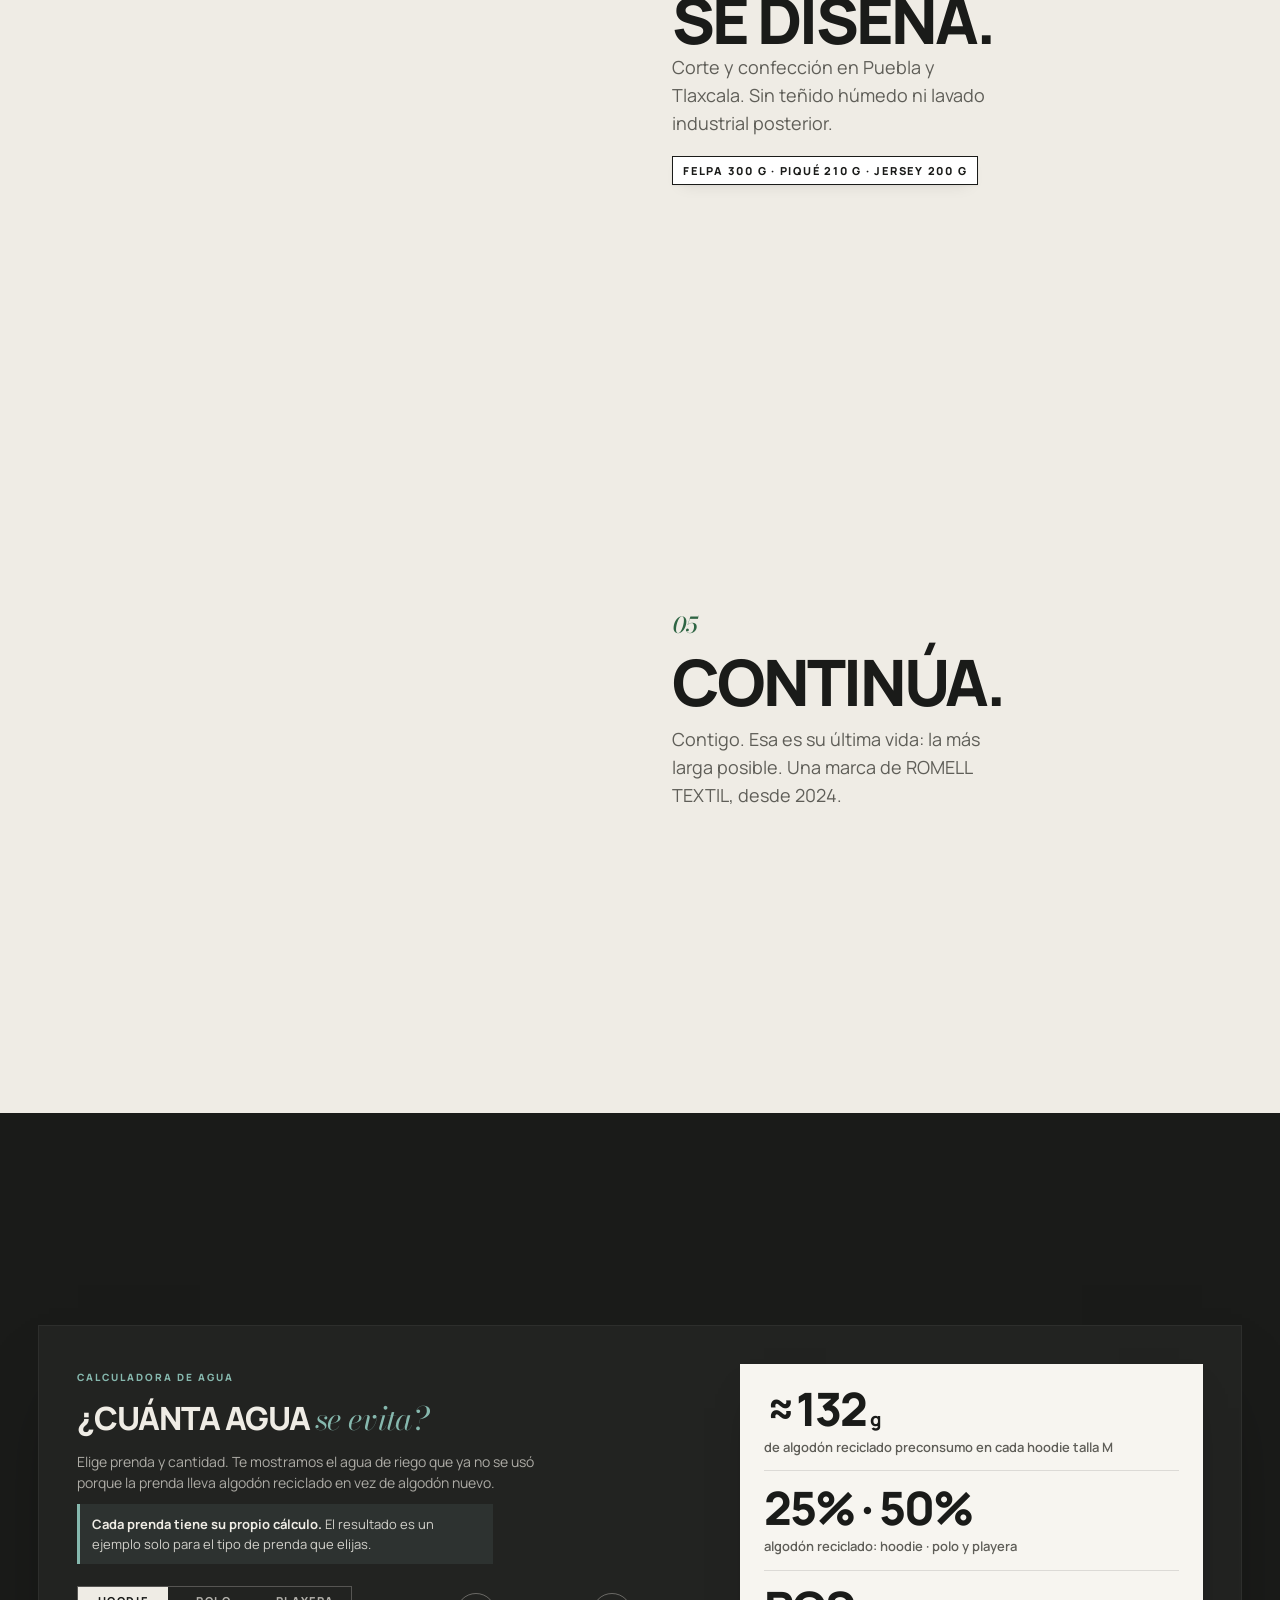
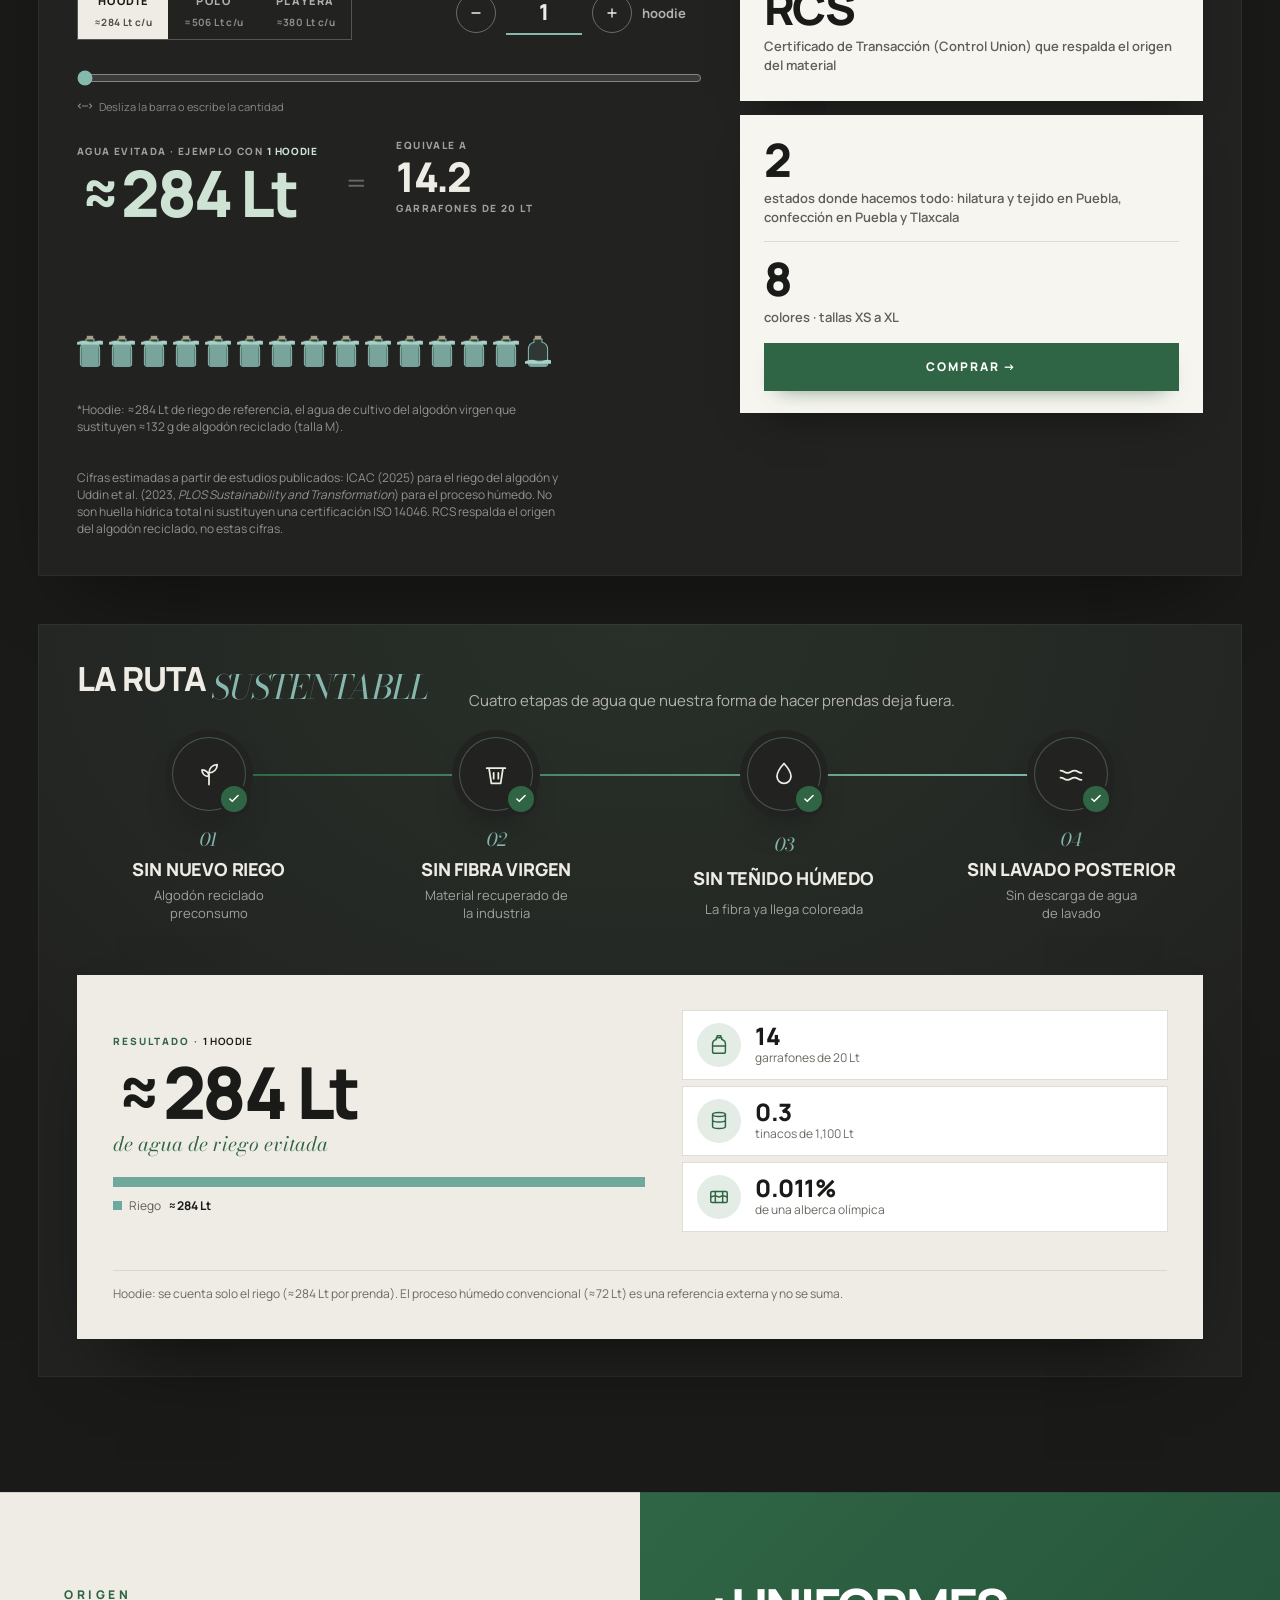
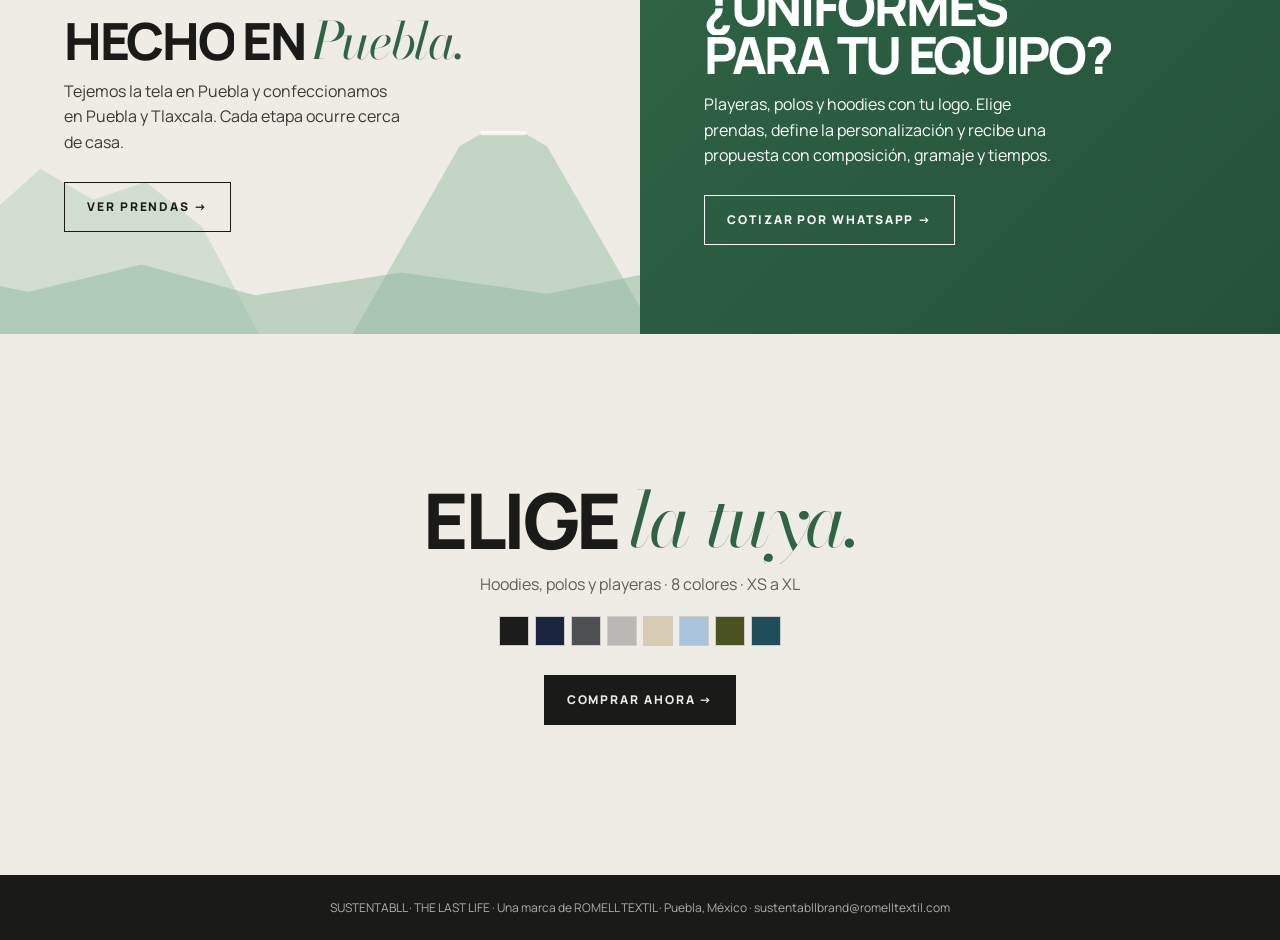
==== commit e6a7abae: "Fix Historia navigation and remove Claude links Co-authored-by: Copilot <223556219+Copilot@users.nor" ====
--- a/historia.html
+++ b/historia.html
@@ -449,7 +449,7 @@
 if(!location.hash)window.scrollTo(0,0);
 requestAnimationFrame(tick);
 window.addEventListener('pageshow',function(e){if(e.persisted){window.scrollTo(0,0);}});})();</script>
-<p class="pv-note-h" style="margin:0;padding:8px 16px;background:#1A1B19;color:#E3CDB0;font:600 12px/1.4 Manrope,system-ui,sans-serif;text-align:center"><b style="color:#fff">Vista previa para revisión.</b> Cifras y textos de la ficha técnica; fotos reales del hoodie. No conectado a Shopify.</p><header><a class="brand" href="https://claude.ai/artifact/TzGeWYaJ4sm7UhQ6iEAeEZ" aria-label="SUSTENTABLL · Ir a la tienda"><img src="[data-uri]" alt="SUSTENTABLL" style="display:block;height:42px;width:auto"></a><a class="hdr-a" href="https://claude.ai/artifact/TzGeWYaJ4sm7UhQ6iEAeEZ">Ir a la tienda</a></header>
+<p class="pv-note-h" style="margin:0;padding:8px 16px;background:#1A1B19;color:#E3CDB0;font:600 12px/1.4 Manrope,system-ui,sans-serif;text-align:center"><b style="color:#fff">Vista previa para revisión.</b> Cifras y textos de la ficha técnica; fotos reales del hoodie. No conectado a Shopify.</p><header><a class="brand" href="index.html" aria-label="SUSTENTABLL · Ir a la tienda"><img src="[data-uri]" alt="SUSTENTABLL" style="display:block;height:42px;width:auto"></a><a class="hdr-a" href="index.html">Ir a la tienda</a></header>
 <div class="prog" id="prog" aria-hidden="true"></div>
 <main id="top">
 <section class="hero"><div><img class="hlogo" src="[data-uri]" alt="SUSTENTABLL · The Last Life" width="300"><h1>Ropa con<br><em>segunda vida.</em></h1><p>Algodón reciclado preconsumo, fibras ya coloreadas y tejido en Puebla. Una prenda que empieza de otra manera.</p><a class="scroll" href="#historia"><i class="mouse" aria-hidden="true"><b></b></i>Desliza</a></div><div class="hfan" aria-hidden="true"><img data-from="2" alt="" style="--i:2"><img data-from="0" alt="" style="--i:0"><img data-from="1" alt="" style="--i:1"><img data-from="3" alt="" style="--i:3"></div></section>
@@ -488,7 +488,7 @@
 <div class="wc-jugs" id="wcG" aria-hidden="true"></div>
 <p class="fine" id="wcN"></p><p class="fine">Cifras estimadas a partir de estudios publicados: ICAC (2025) para el riego del algodón y Uddin et al. (2023, <i>PLOS Sustainability and Transformation</i>) para el proceso húmedo. No son huella hídrica total ni sustituyen una certificación ISO 14046. RCS respalda el origen del algodón reciclado, no estas cifras.</p></div>
 <div class="wc-b"><div class="bx"><div><strong>≈132<small> g</small></strong><span>de algodón reciclado preconsumo en cada hoodie talla M</span></div><div><strong>25% · 50%</strong><span>algodón reciclado: hoodie · polo y playera</span></div><div><strong>RCS</strong><span>Certificado de Transacción (Control Union) que respalda el origen del material</span></div></div>
-<div class="bx"><div><strong>2</strong><span>estados donde hacemos todo: hilatura y tejido en Puebla, confección en Puebla y Tlaxcala</span></div><div><strong>8</strong><span>colores · tallas XS a XL</span></div><a class="go" href="https://claude.ai/artifact/TzGeWYaJ4sm7UhQ6iEAeEZ">Comprar →</a></div></div>
+<div class="bx"><div><strong>2</strong><span>estados donde hacemos todo: hilatura y tejido en Puebla, confección en Puebla y Tlaxcala</span></div><div><strong>8</strong><span>colores · tallas XS a XL</span></div><a class="go" href="index.html#prendas">Comprar →</a></div></div>
 </div><div class="rt" id="rt"><div class="rt-h"><h3>La ruta <em>SUSTENTABLL</em></h3><p>Cuatro etapas de agua que nuestra forma de hacer prendas deja fuera.</p></div>
 <ol class="rs" role="list"><span class="rs-line" aria-hidden="true"><i></i><b class="rs-drop"><svg viewBox="0 0 24 24"><path d="M12 3s6 6.5 6 11a6 6 0 0 1-12 0c0-4.5 6-11 6-11z"/></svg></b></span><li class="rs-i" style="--i:0"><span class="rs-ic"><svg viewBox="0 0 24 24" aria-hidden="true"><path d="M12 21V11M12 11c0-4 3-7 7-7 0 4-3 7-7 7zM12 14c0-3-2.5-5.5-6-5.5 0 3.5 2.5 5.5 6 5.5z"/></svg><em aria-hidden="true"><svg viewBox="0 0 24 24"><path d="M5 12l4 4 10-10"/></svg></em></span><b>01</b><h4>Sin nuevo riego</h4><p>Algodón reciclado preconsumo</p></li><li class="rs-i" style="--i:1"><span class="rs-ic"><svg viewBox="0 0 24 24" aria-hidden="true"><path d="M4 7h16M6 7l2 13h8l2-13M10 11v5M14 11v5"/></svg><em aria-hidden="true"><svg viewBox="0 0 24 24"><path d="M5 12l4 4 10-10"/></svg></em></span><b>02</b><h4>Sin fibra virgen</h4><p>Material recuperado de la industria</p></li><li class="rs-i" style="--i:2"><span class="rs-ic"><svg viewBox="0 0 24 24" aria-hidden="true"><path d="M12 3s6 6.5 6 11a6 6 0 0 1-12 0c0-4.5 6-11 6-11z"/></svg><em aria-hidden="true"><svg viewBox="0 0 24 24"><path d="M5 12l4 4 10-10"/></svg></em></span><b>03</b><h4>Sin teñido húmedo</h4><p>La fibra ya llega coloreada</p></li><li class="rs-i" style="--i:3"><span class="rs-ic"><svg viewBox="0 0 24 24" aria-hidden="true"><path d="M3 9c3 0 3 2 6 2s3-2 6-2 3 2 6 2M3 15c3 0 3 2 6 2s3-2 6-2 3 2 6 2"/></svg><em aria-hidden="true"><svg viewBox="0 0 24 24"><path d="M5 12l4 4 10-10"/></svg></em></span><b>04</b><h4>Sin lavado posterior</h4><p>Sin descarga de agua de lavado</p></li></ol><div class="rp" id="sv2">
 <div class="rp-main"><span class="rp-k">Resultado · <b id="rsT">1 hoodie</b></span><strong id="svTot">≈284 Lt</strong><p id="svSub">de agua de riego evitada</p>
@@ -496,9 +496,9 @@
 <div class="rp-leg" id="rpLeg"><span><i class="a"></i>Riego <b id="svAv">≈284 Lt</b></span><span id="svWleg"><i class="w"></i>Proceso húmedo <b id="svWv">—</b></span></div></div>
 <ul class="rp-eq" role="list"><li><i><svg viewBox="0 0 24 24"><path d="M10 2h4v2h-4zM9 4h6v2c3 .6 4 2.4 4 5v8a2 2 0 0 1-2 2H7a2 2 0 0 1-2-2v-8c0-2.6 1-4.4 4-5z"/><path d="M5 13h14" /></svg></i><strong id="eqG">14</strong><span>garrafones de 20 Lt</span></li><li><i><svg viewBox="0 0 24 24"><ellipse cx="12" cy="5" rx="7" ry="2.2"/><path d="M5 5v13c0 1.2 3.1 2.2 7 2.2s7-1 7-2.2V5M5 11c0 1.2 3.1 2.2 7 2.2s7-1 7-2.2"/></svg></i><strong id="eqT">0.3</strong><span>tinacos de 1,100 Lt</span></li><li><i><svg viewBox="0 0 24 24"><rect x="3" y="6" width="18" height="12" rx="1.5"/><path d="M3 12c2 0 2-1.4 4.5-1.4S10 12 12 12s2-1.4 4.5-1.4S19 12 21 12M8 6v12M16 6v12"/></svg></i><strong id="eqP">0.01%</strong><span>de una alberca olímpica</span></li></ul>
 <p class="rp-note" id="rtN"></p></div></div></div></section>
-<section class="duo"><div style="position:relative;overflow:hidden;min-height:420px"><div style="position:relative;z-index:1"><small style="font-size:12px;font-weight:800;letter-spacing:.3em;color:var(--green)">ORIGEN</small><h3 class="serif" style="margin-top:12px">Hecho en <em style="color:var(--green)">Puebla.</em></h3><p>Tejemos la tela en Puebla y confeccionamos en Puebla y Tlaxcala. Cada etapa ocurre cerca de casa.</p><a class="btn" href="https://claude.ai/artifact/TzGeWYaJ4sm7UhQ6iEAeEZ">Ver prendas →</a></div><svg viewBox="0 0 1200 300" preserveAspectRatio="xMidYMax slice" aria-hidden="true" style="position:absolute;left:0;right:0;bottom:0;width:100%;height:55%;pointer-events:none"><path d="M0 300V196L70 160 135 124 195 150 255 96 320 134 385 112 455 168 525 300Z" fill="#B8D4BF" opacity=".55"/><path d="M640 300 772 68 800 52H852L880 68 1014 300Z" fill="#A5C9AE" opacity=".6"/><path d="M800 52H852" stroke="#fff" stroke-width="5" stroke-linecap="round" opacity=".75"/><path d="M0 300V244L120 222 240 248 380 214 520 252 700 224 880 250 1040 218 1200 244V300Z" fill="#8FB89B" opacity=".5"/></svg></div>
+<section class="duo"><div style="position:relative;overflow:hidden;min-height:420px"><div style="position:relative;z-index:1"><small style="font-size:12px;font-weight:800;letter-spacing:.3em;color:var(--green)">ORIGEN</small><h3 class="serif" style="margin-top:12px">Hecho en <em style="color:var(--green)">Puebla.</em></h3><p>Tejemos la tela en Puebla y confeccionamos en Puebla y Tlaxcala. Cada etapa ocurre cerca de casa.</p><a class="btn" href="index.html#prendas">Ver prendas →</a></div><svg viewBox="0 0 1200 300" preserveAspectRatio="xMidYMax slice" aria-hidden="true" style="position:absolute;left:0;right:0;bottom:0;width:100%;height:55%;pointer-events:none"><path d="M0 300V196L70 160 135 124 195 150 255 96 320 134 385 112 455 168 525 300Z" fill="#B8D4BF" opacity=".55"/><path d="M640 300 772 68 800 52H852L880 68 1014 300Z" fill="#A5C9AE" opacity=".6"/><path d="M800 52H852" stroke="#fff" stroke-width="5" stroke-linecap="round" opacity=".75"/><path d="M0 300V244L120 222 240 248 380 214 520 252 700 224 880 250 1040 218 1200 244V300Z" fill="#8FB89B" opacity=".5"/></svg></div>
 <div class="g"><h3>¿Uniformes para tu equipo?</h3><p>Playeras, polos y hoodies con tu logo. Elige prendas, define la personalización y recibe una propuesta con composición, gramaje y tiempos.</p><a class="btn" id="b2b" href="https://wa.me/522211841803?text=Hola%20SUSTENTABLL%2C%20quiero%20cotizar%20uniformes%20para%20mi%20empresa." target="_blank" rel="noopener noreferrer">Cotizar por WhatsApp →</a></div></section>
-<section class="end" id="tienda"><h2 data-split>Elige <em>la tuya.</em></h2><p class="end-s rv">Hoodies, polos y playeras · 8 colores · XS a XL</p><div class="end-sw rv" aria-hidden="true"><i style="--c:#1c1c1c;--i:0" title="Negro"></i><i style="--c:#1b2540;--i:1" title="Azul marino"></i><i style="--c:#4f5052;--i:2" title="Gris Oxford"></i><i style="--c:#b9b8b4;--i:3" title="Gris jaspe"></i><i style="--c:#d9ccb4;--i:4" title="Avena"></i><i style="--c:#a9c4dc;--i:5" title="Azul claro"></i><i style="--c:#4b5320;--i:6" title="Militar"></i><i style="--c:#1f4e5a;--i:7" title="Petróleo"></i></div><a class="btn solid rv" href="https://claude.ai/artifact/TzGeWYaJ4sm7UhQ6iEAeEZ" id="shop">Comprar ahora →</a></section>
+<section class="end" id="tienda"><h2 data-split>Elige <em>la tuya.</em></h2><p class="end-s rv">Hoodies, polos y playeras · 8 colores · XS a XL</p><div class="end-sw rv" aria-hidden="true"><i style="--c:#1c1c1c;--i:0" title="Negro"></i><i style="--c:#1b2540;--i:1" title="Azul marino"></i><i style="--c:#4f5052;--i:2" title="Gris Oxford"></i><i style="--c:#b9b8b4;--i:3" title="Gris jaspe"></i><i style="--c:#d9ccb4;--i:4" title="Avena"></i><i style="--c:#a9c4dc;--i:5" title="Azul claro"></i><i style="--c:#4b5320;--i:6" title="Militar"></i><i style="--c:#1f4e5a;--i:7" title="Petróleo"></i></div><a class="btn solid rv" href="index.html#prendas" id="shop">Comprar ahora →</a></section>
 </main>
 <footer>SUSTENTABLL · THE LAST LIFE · Una marca de ROMELL TEXTIL · Puebla, México · sustentabllbrand@romelltextil.com</footer>
 <script>
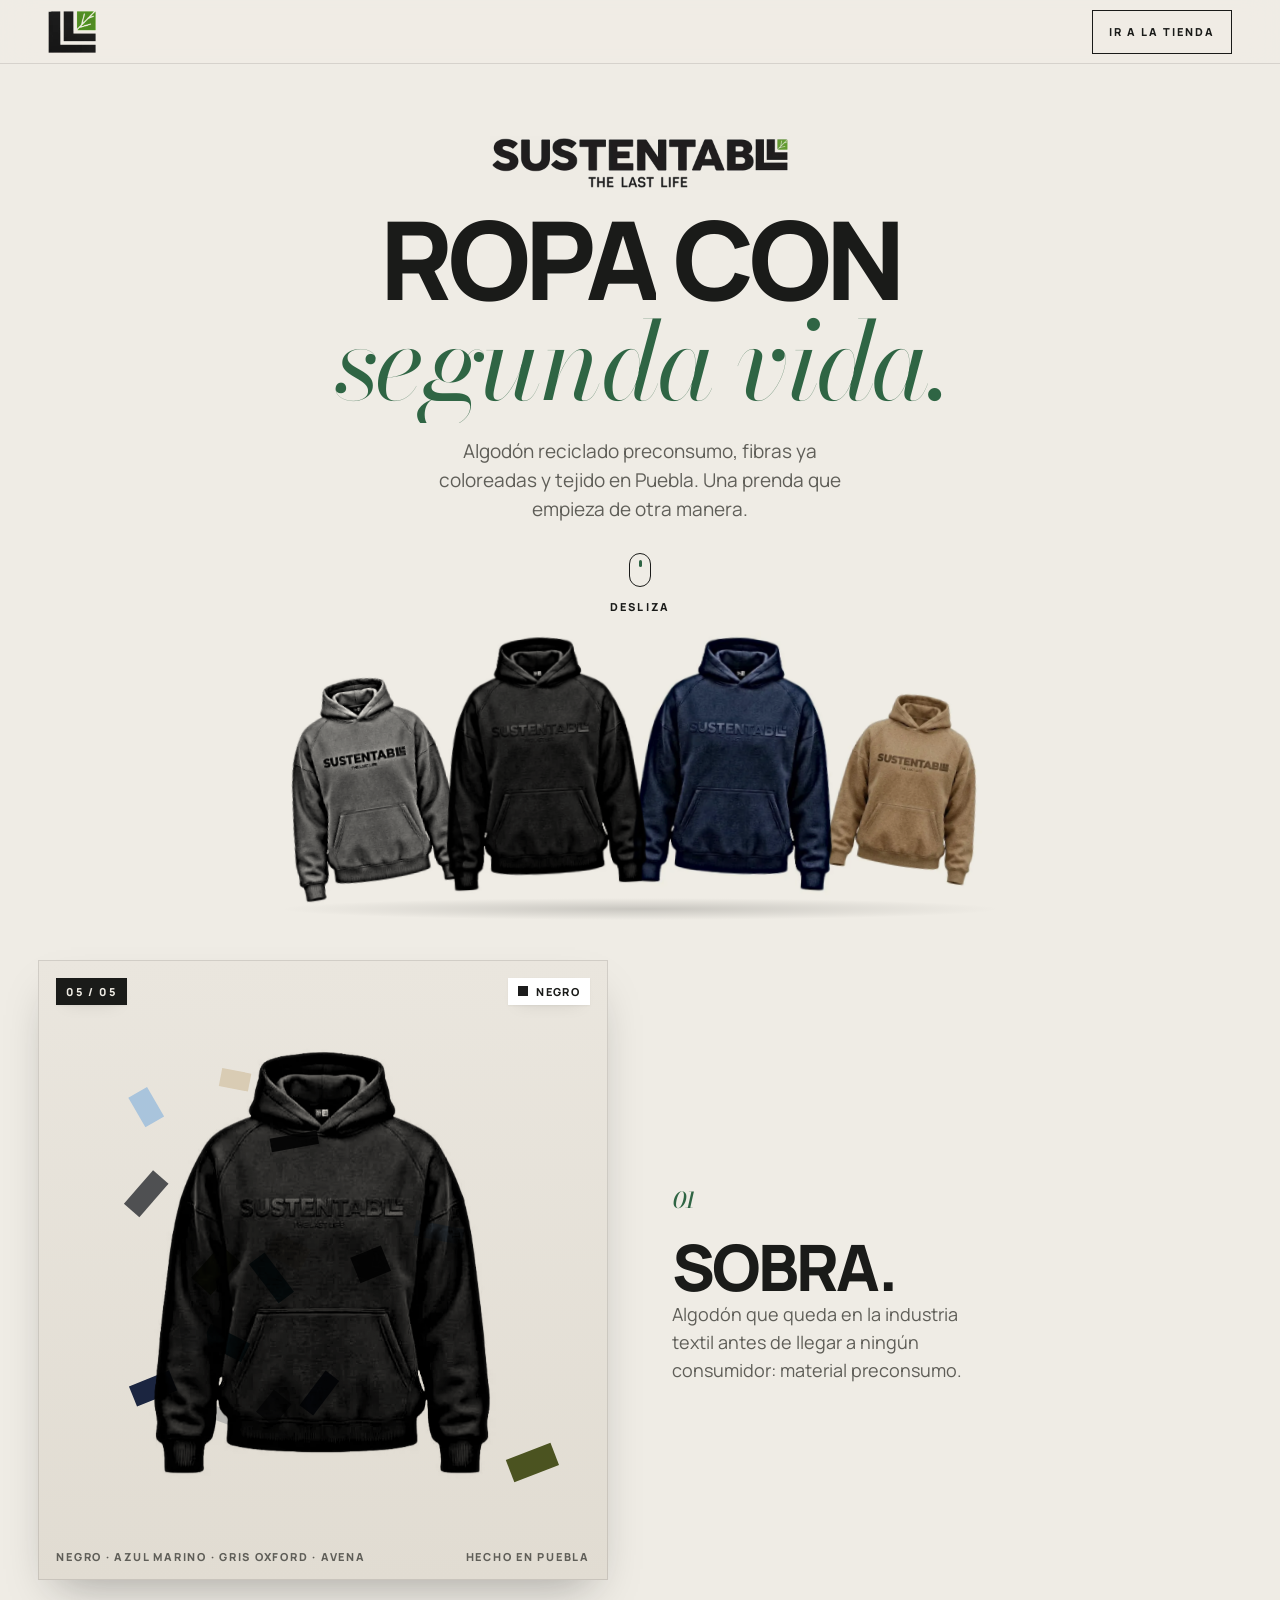
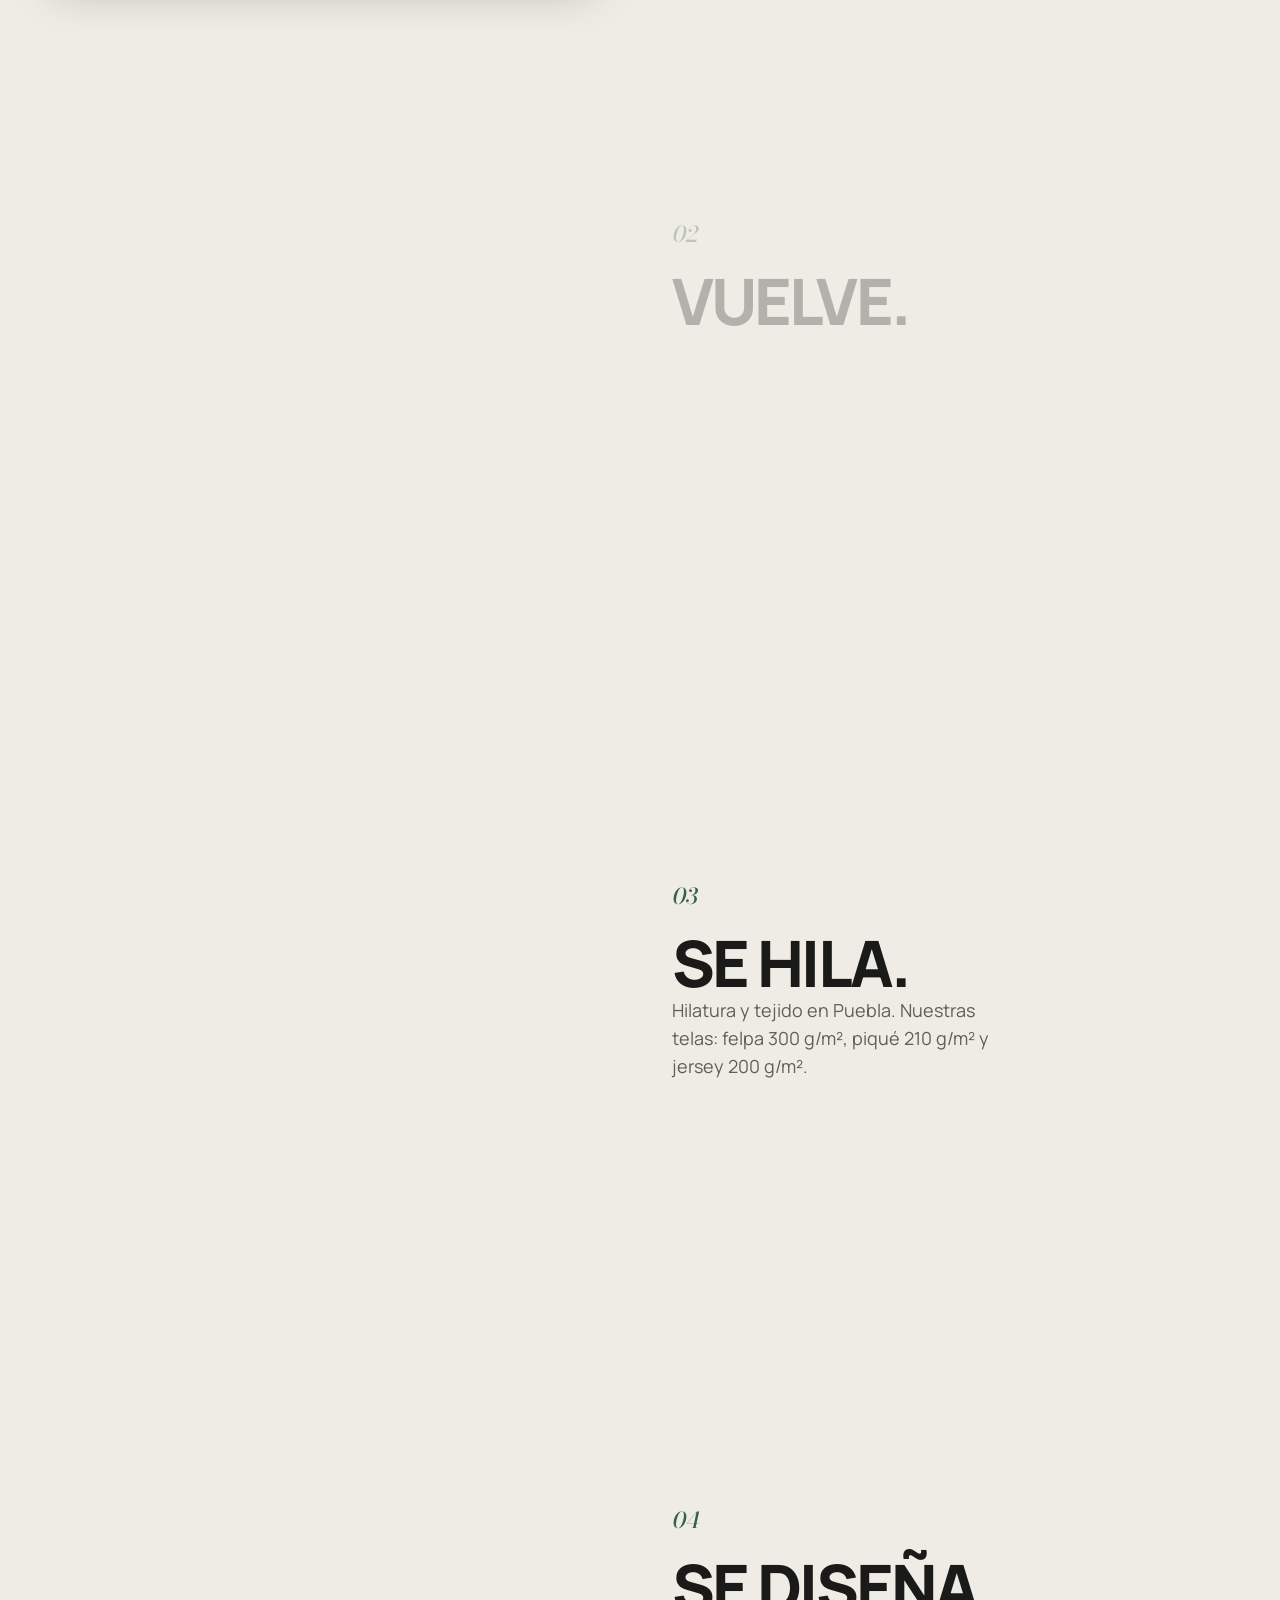
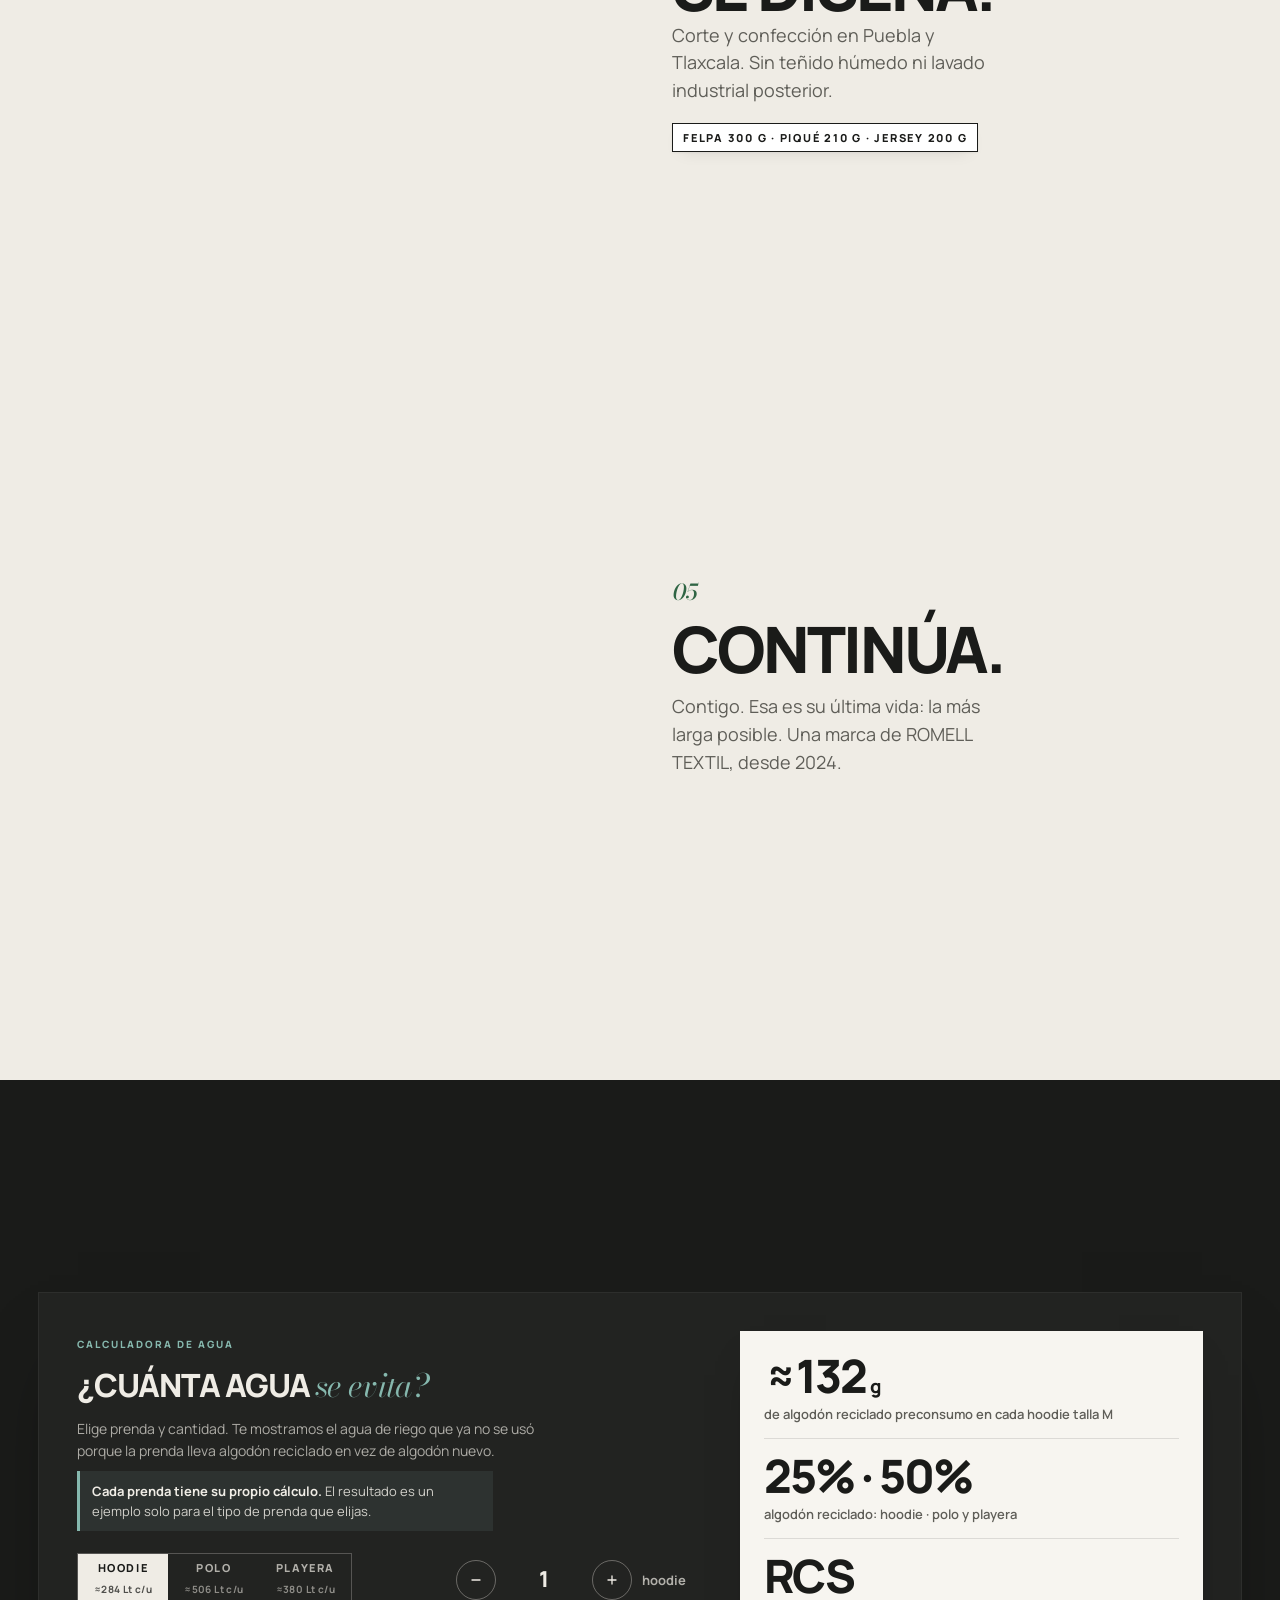
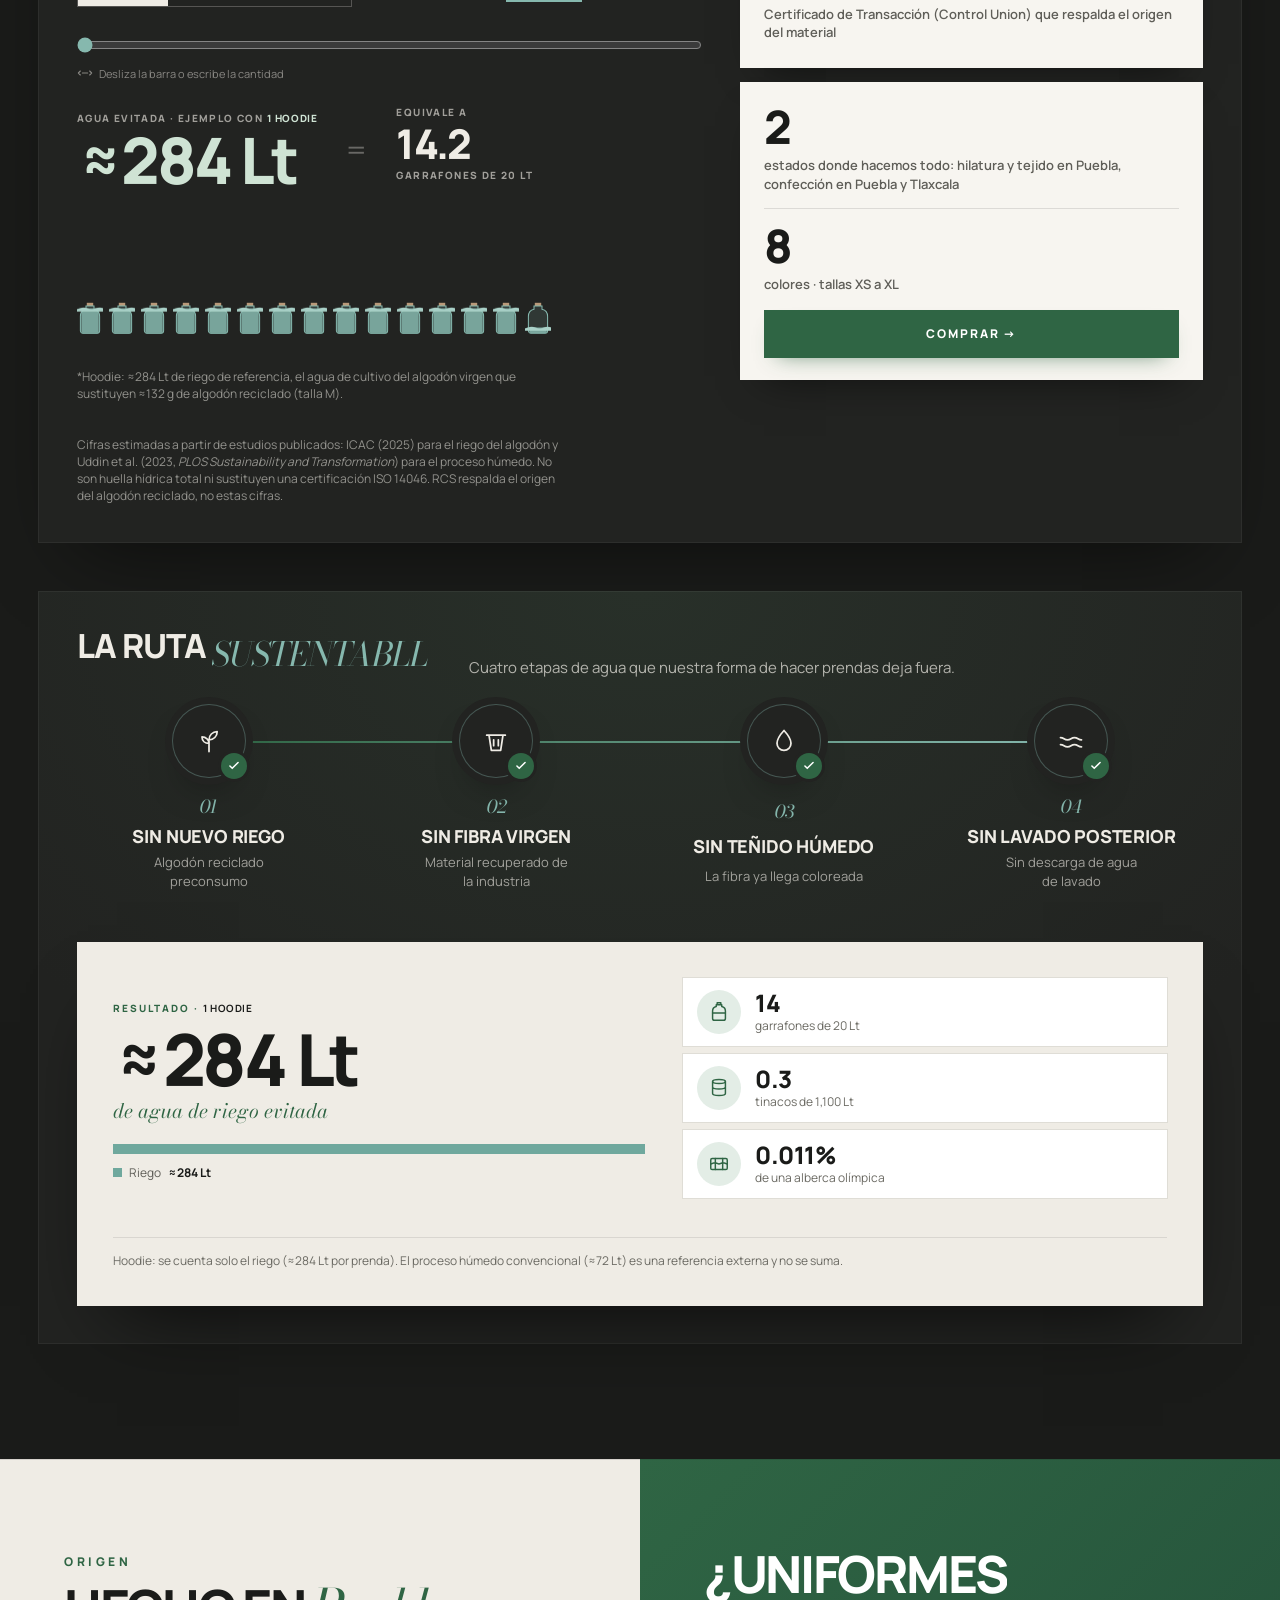
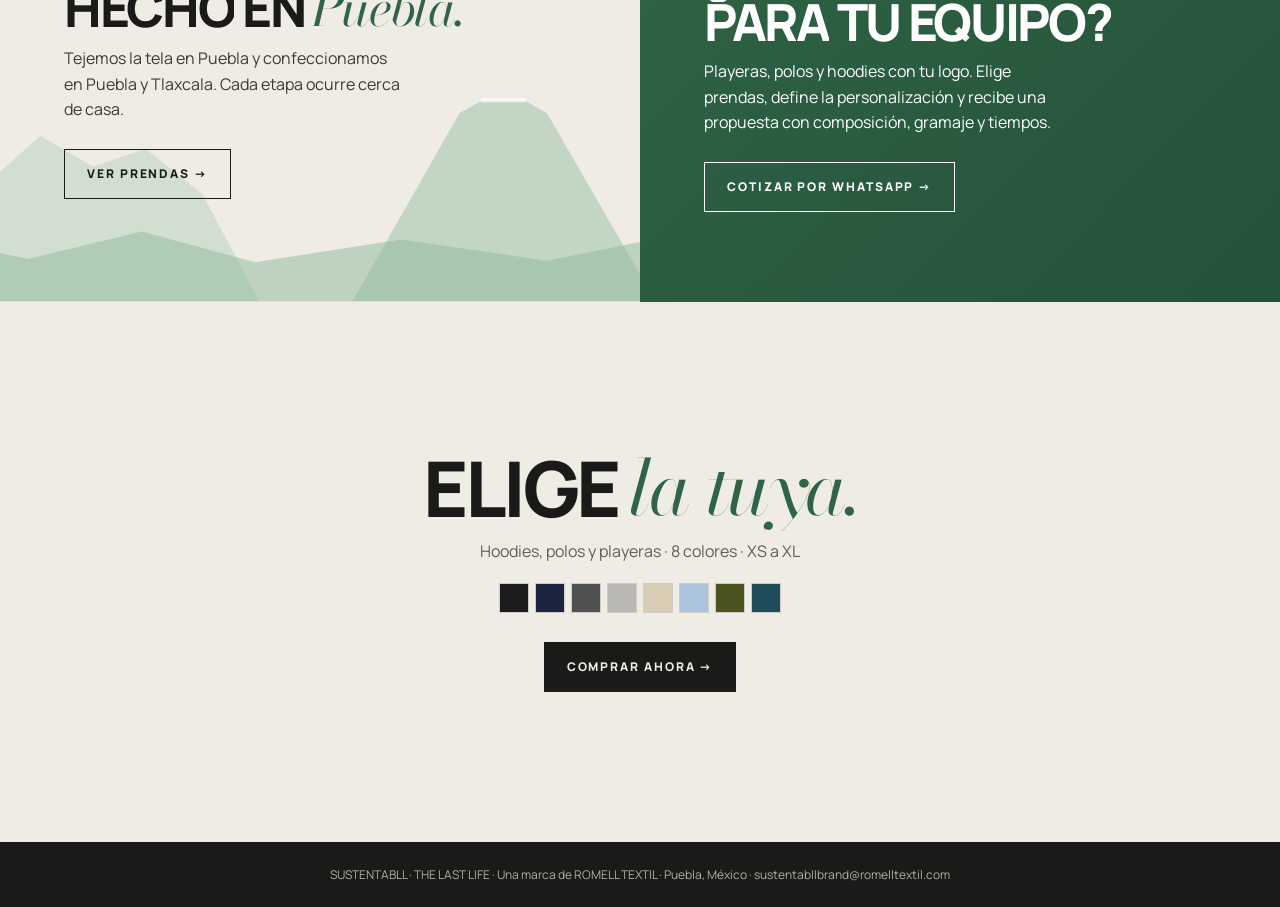
==== commit 239faa81: "Add files via upload" ====
--- a/historia.html
+++ b/historia.html
@@ -1,5 +1,5 @@
 <!doctype html><html lang="es"><head><meta charset="utf-8"><meta name="viewport" content="width=device-width, initial-scale=1, viewport-fit=cover">
-<title>Nuestra historia · SUSTENTABLL</title><meta name="description" content="THE LAST LIFE: cómo nace una prenda SUSTENTABLL, del algodón que sobra a tu clóset. Hecho en Puebla.">
+<title>Nuestra historia · SUSTENTABLL</title><meta name="theme-color" content="#EFECE5"><meta property="og:type" content="website"><meta property="og:locale" content="es_MX"><meta property="og:site_name" content="SUSTENTABLL"><meta property="og:title" content="Nuestra historia · SUSTENTABLL"><meta property="og:description" content="THE LAST LIFE: cómo nace una prenda SUSTENTABLL, del algodón que sobra a tu clóset. Hecho en Puebla."><meta name="twitter:card" content="summary"><link rel="icon" href="[data-uri]"><script type="application/ld+json">{"@context": "https://schema.org", "@type": "Organization", "name": "SUSTENTABLL", "alternateName": "SUSTENTABLL · The Last Life", "url": "https://sustentabll.mx", "email": "sustentabllbrand@romelltextil.com", "telephone": "+52 221 184 1803", "address": {"@type": "PostalAddress", "addressLocality": "Puebla", "addressRegion": "Puebla", "addressCountry": "MX"}, "parentOrganization": {"@type": "Organization", "name": "ROMELL TEXTIL"}, "sameAs": ["https://www.instagram.com/sustentabll/", "https://www.linkedin.com/company/sustentabll/"]}</script><meta name="description" content="THE LAST LIFE: cómo nace una prenda SUSTENTABLL, del algodón que sobra a tu clóset. Hecho en Puebla.">
 <link rel="preconnect" href="https://fonts.googleapis.com"><link rel="preconnect" href="https://fonts.gstatic.com" crossorigin>
 <link href="https://fonts.googleapis.com/css2?family=Bodoni+Moda:ital,opsz,wght@0,6..96,500;0,6..96,600;1,6..96,500&family=Manrope:wght@400;600;700;800&display=swap" rel="stylesheet">
 <style>
@@ -406,21 +406,21 @@
 .rt .rs{margin-bottom:6px}
 @media (max-width:760px){.rp{grid-template-columns:1fr}}
 @media (prefers-reduced-motion:reduce){.rp-bar i{transition:none}}
-</style><style id="loader">#ld{position:fixed;inset:0;z-index:9999;background:#EFECE5;display:grid;place-items:center;transition:clip-path 1s cubic-bezier(.76,0,.24,1) .15s,visibility 0s 1.2s;clip-path:inset(0 0 0 0)}
+</style><style id="loader">#ld{position:fixed;inset:0;z-index:9999;background:#EFECE5;display:grid;place-items:center;transition:clip-path .7s cubic-bezier(.76,0,.24,1),visibility 0s .8s;clip-path:inset(0 0 0 0)}
 #ld.out{clip-path:inset(0 0 100% 0);visibility:hidden}
 #ld .ld-cur{position:absolute;left:0;right:0;bottom:0;height:0;background:#1A1B19;transition:height .55s cubic-bezier(.76,0,.24,1)}
 #ld.out .ld-cur{height:100%}
 .ld-in{display:grid;justify-items:center;gap:22px;width:min(360px,80vw);transition:opacity .4s,transform .6s cubic-bezier(.76,0,.24,1)}
 #ld.out .ld-in{opacity:0;transform:translateY(-30px)}
-.ld-mark{position:relative;width:104px;height:104px;display:grid;place-items:center}
-.ld-ic{width:72px;height:auto;opacity:0;transform:scale(.6) rotate(-8deg);animation:ldic .9s cubic-bezier(.2,1.4,.4,1) .1s forwards}
+.ld-mark{position:relative;display:grid;place-items:center}
+.ld-ic{width:72px;height:auto;opacity:0;transform:scale(.6) rotate(-8deg);animation:ldic .45s cubic-bezier(.2,1.4,.4,1) forwards}
 @keyframes ldic{to{opacity:1;transform:none}}
 .ld-ring{position:absolute;inset:0;border-radius:50%;border:2px solid rgba(47,101,68,.18);border-top-color:#2F6544;animation:ldspin 1s linear infinite}
 @keyframes ldspin{to{transform:rotate(360deg)}}
-.ld-wm{width:min(300px,72vw);height:auto;opacity:0;clip-path:inset(0 100% 0 0);animation:ldwm 1s cubic-bezier(.6,0,.2,1) .45s forwards}
+.ld-wm{width:min(300px,72vw);height:auto;opacity:0;clip-path:inset(0 100% 0 0);animation:ldwm .5s cubic-bezier(.6,0,.2,1) .1s forwards}
 @keyframes ldwm{to{opacity:1;clip-path:inset(0 0 0 0)}}
 .ld-bar{width:100%;height:3px;background:rgba(26,27,25,.1);overflow:hidden}
-.ld-bar i{display:block;height:100%;width:0;background:linear-gradient(90deg,#2F6544,#86B8AE);transition:width .25s linear}
+.ld-bar i{display:block;height:100%;width:0;background:linear-gradient(90deg,#2F6544,#86B8AE)}
 .ld-meta{width:100%;display:flex;justify-content:space-between;font:800 11px Manrope,system-ui,sans-serif;letter-spacing:.22em;text-transform:uppercase;color:#6b6a63}
 .ld-meta b{color:#1A1B19;font-variant-numeric:tabular-nums}
 html.ld-lock,html.ld-lock body{overflow:hidden}
@@ -432,27 +432,25 @@
 .wc-note b{color:#EFECE5}
 #wcEx{font-style:normal;color:#CFE3D4;letter-spacing:.06em}
 </style></head><body><div class="ld" id="ld" role="status" aria-live="polite" aria-label="Cargando SUSTENTABLL"><div class="ld-in">
-<div class="ld-mark"><img class="ld-ic" src="[data-uri]" alt=""><span class="ld-ring" aria-hidden="true"></span></div>
-<img class="ld-wm" src="[data-uri]" alt="SUSTENTABLL · The Last Life">
+<div class="ld-mark"><img class="ld-ic" src="[data-uri]" alt=""></div>
+<img class="ld-wm" src="[data-uri]" alt="SUSTENTABLL · The Last Life">
 <div class="ld-bar" aria-hidden="true"><i id="ldBar"></i></div>
 <div class="ld-meta" aria-hidden="true"><span>Nuestra historia</span><b id="ldPct">0%</b></div>
 </div><div class="ld-cur" aria-hidden="true"></div></div><script>(function(){
 if('scrollRestoration' in history)history.scrollRestoration='manual';
 var ld=document.getElementById('ld');if(!ld)return;document.documentElement.classList.add('ld-lock');
 var bar=document.getElementById('ldBar'),pct=document.getElementById('ldPct'),RM=matchMedia('(prefers-reduced-motion: reduce)').matches;
-var t0=performance.now(),MIN=RM?300:1600,MAX=5000,shown=0,real=0,done=false;
-function measure(){var im=[].slice.call(document.images),n=im.length||1,ok=im.filter(function(i){return i.complete;}).length;var v=document.getElementById('vhV');var vv=v?(v.readyState>=3?1:0):1;real=Math.min(1,(ok+vv)/(n+1));}
-function tick(){measure();var el=performance.now()-t0,target=Math.min(real,el/MIN);if(done)target=1;shown+=(target-shown)*.18;if(target-shown<.004)shown=target;var p=Math.round(shown*100);bar.style.width=p+'%';pct.textContent=p+'%';
- if(shown>=.999&&el>=MIN){finish();return;}if(el>MAX){done=true;}requestAnimationFrame(tick);}
+var t0=performance.now(),MIN=RM?150:650;
+function tick(){var el=performance.now()-t0,k=Math.min(1,el/MIN);k=1-Math.pow(1-k,2);var p=Math.round(k*100);bar.style.width=p+'%';pct.textContent=p+'%';if(k>=1){setTimeout(finish,120);return;}requestAnimationFrame(tick);}
 function finish(){if(ld.classList.contains('out'))return;if(!location.hash)window.scrollTo(0,0);ld.classList.add('out');setTimeout(function(){document.documentElement.classList.remove('ld-lock');document.dispatchEvent(new Event('sus:loaded'));},RM?100:700);setTimeout(function(){ld.remove();},1600);}
 window.addEventListener('load',function(){real=1;});
 if(!location.hash)window.scrollTo(0,0);
 requestAnimationFrame(tick);
 window.addEventListener('pageshow',function(e){if(e.persisted){window.scrollTo(0,0);}});})();</script>
-<p class="pv-note-h" style="margin:0;padding:8px 16px;background:#1A1B19;color:#E3CDB0;font:600 12px/1.4 Manrope,system-ui,sans-serif;text-align:center"><b style="color:#fff">Vista previa para revisión.</b> Cifras y textos de la ficha técnica; fotos reales del hoodie. No conectado a Shopify.</p><header><a class="brand" href="index.html" aria-label="SUSTENTABLL · Ir a la tienda"><img src="[data-uri]" alt="SUSTENTABLL" style="display:block;height:42px;width:auto"></a><a class="hdr-a" href="index.html">Ir a la tienda</a></header>
+<header><a class="brand" href="index.html" aria-label="SUSTENTABLL · Ir a la tienda"><img src="[data-uri]" alt="SUSTENTABLL" style="display:block;height:42px;width:auto"></a><a class="hdr-a" href="index.html">Ir a la tienda</a></header>
 <div class="prog" id="prog" aria-hidden="true"></div>
 <main id="top">
-<section class="hero"><div><img class="hlogo" src="[data-uri]" alt="SUSTENTABLL · The Last Life" width="300"><h1>Ropa con<br><em>segunda vida.</em></h1><p>Algodón reciclado preconsumo, fibras ya coloreadas y tejido en Puebla. Una prenda que empieza de otra manera.</p><a class="scroll" href="#historia"><i class="mouse" aria-hidden="true"><b></b></i>Desliza</a></div><div class="hfan" aria-hidden="true"><img data-from="2" alt="" style="--i:2"><img data-from="0" alt="" style="--i:0"><img data-from="1" alt="" style="--i:1"><img data-from="3" alt="" style="--i:3"></div></section>
+<section class="hero"><div><img class="hlogo" src="[data-uri]" alt="SUSTENTABLL · The Last Life" width="300"><h1>Ropa con<br><em>segunda vida.</em></h1><p>Algodón reciclado preconsumo, fibras ya coloreadas y tejido en Puebla. Una prenda que empieza de otra manera.</p><a class="scroll" href="#historia"><i class="mouse" aria-hidden="true"><b></b></i>Desliza</a></div><div class="hfan" aria-hidden="true"><img data-from="2" alt="" style="--i:2"><img data-from="0" alt="" style="--i:0"><img data-from="1" alt="" style="--i:1"><img data-from="3" alt="" style="--i:3"></div></section>
 <section class="story" id="historia" aria-label="Cómo nace una prenda">
 <div class="stage-w"><div class="stage" id="stage" data-s="1">
 <svg class="sv" viewBox="-250 -250 500 500" aria-hidden="true">
@@ -467,7 +465,7 @@
 <g class="pc pc-h"><path d="M-40 -58 Q-50 -128 0 -132 Q50 -128 40 -58 Q0 -70 -40 -58 Z"/><path class="st" d="M-34 -64 Q-42 -120 0 -124"/></g>
 <g class="pc pc-k"><path d="M-36 46 L36 46 L44 86 L-44 86 Z"/></g></g>
 </svg>
-<img class="ph" data-i="0" src="[data-uri]